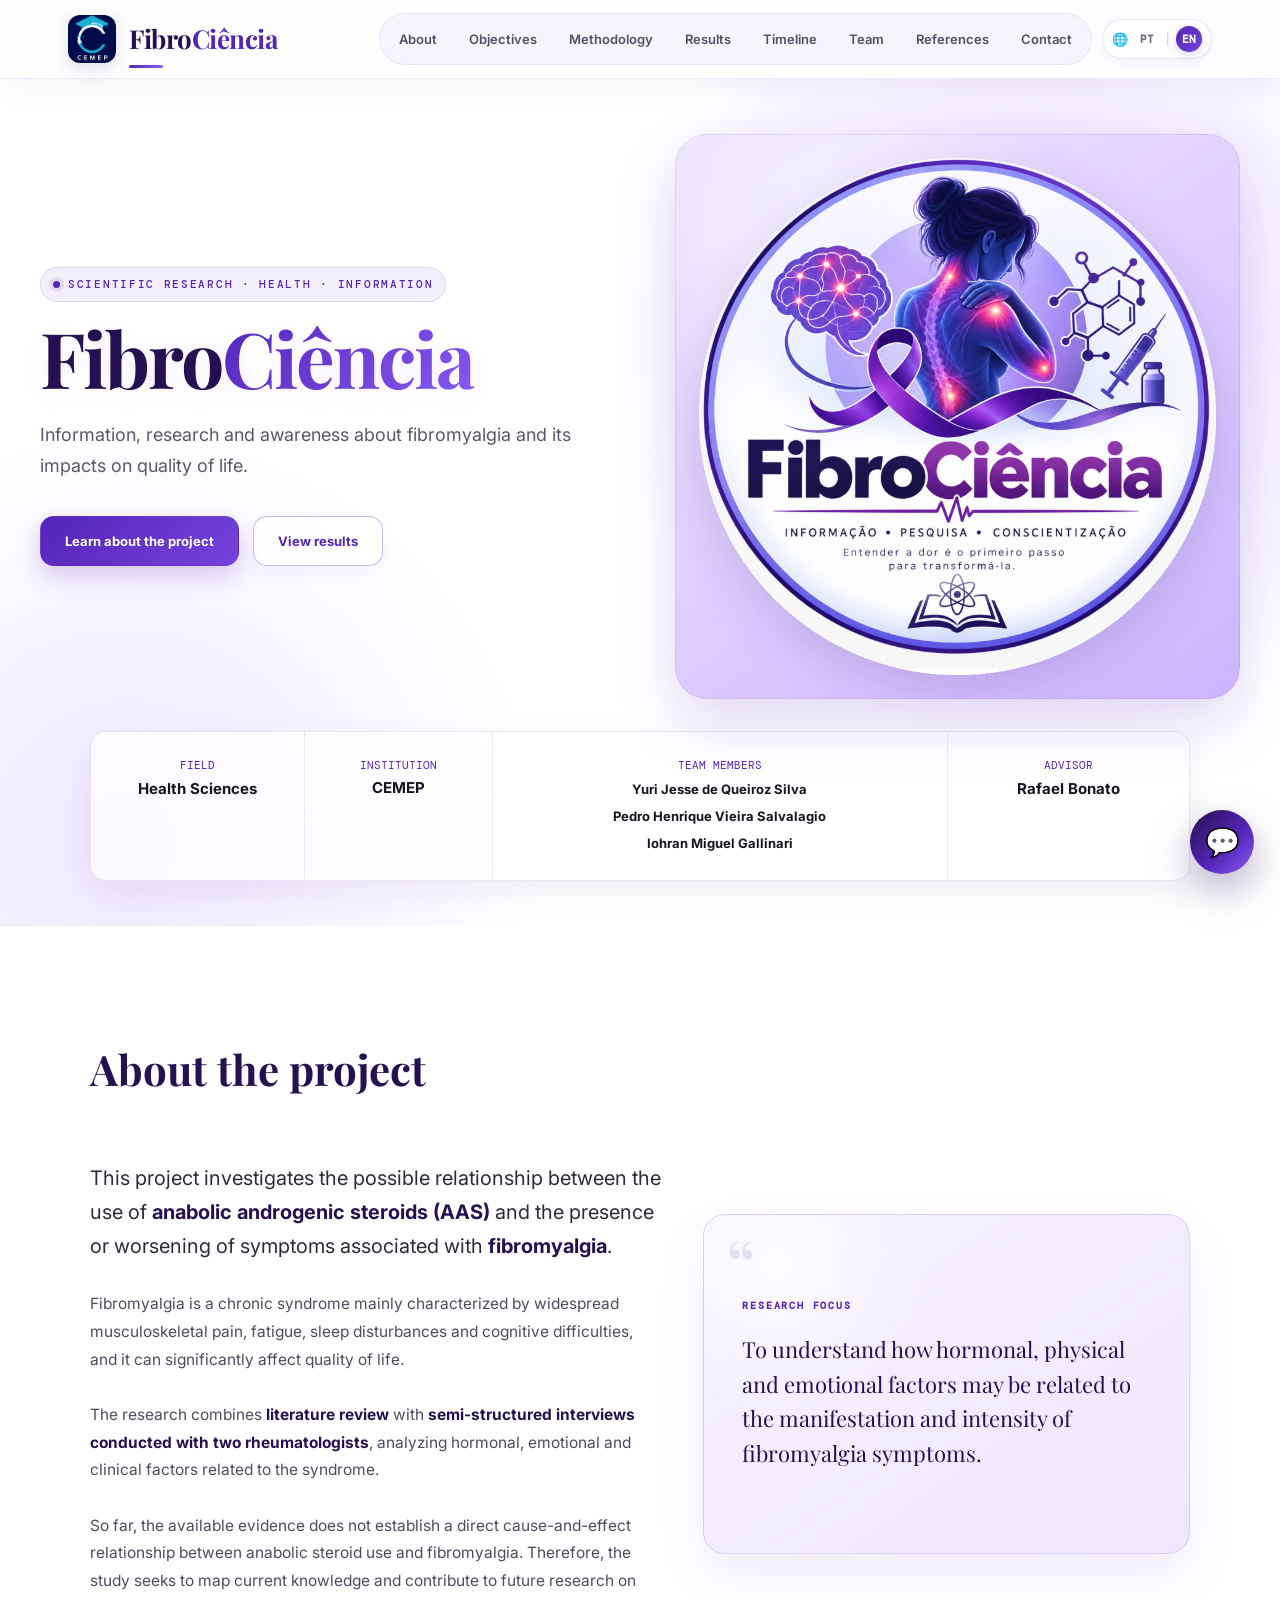
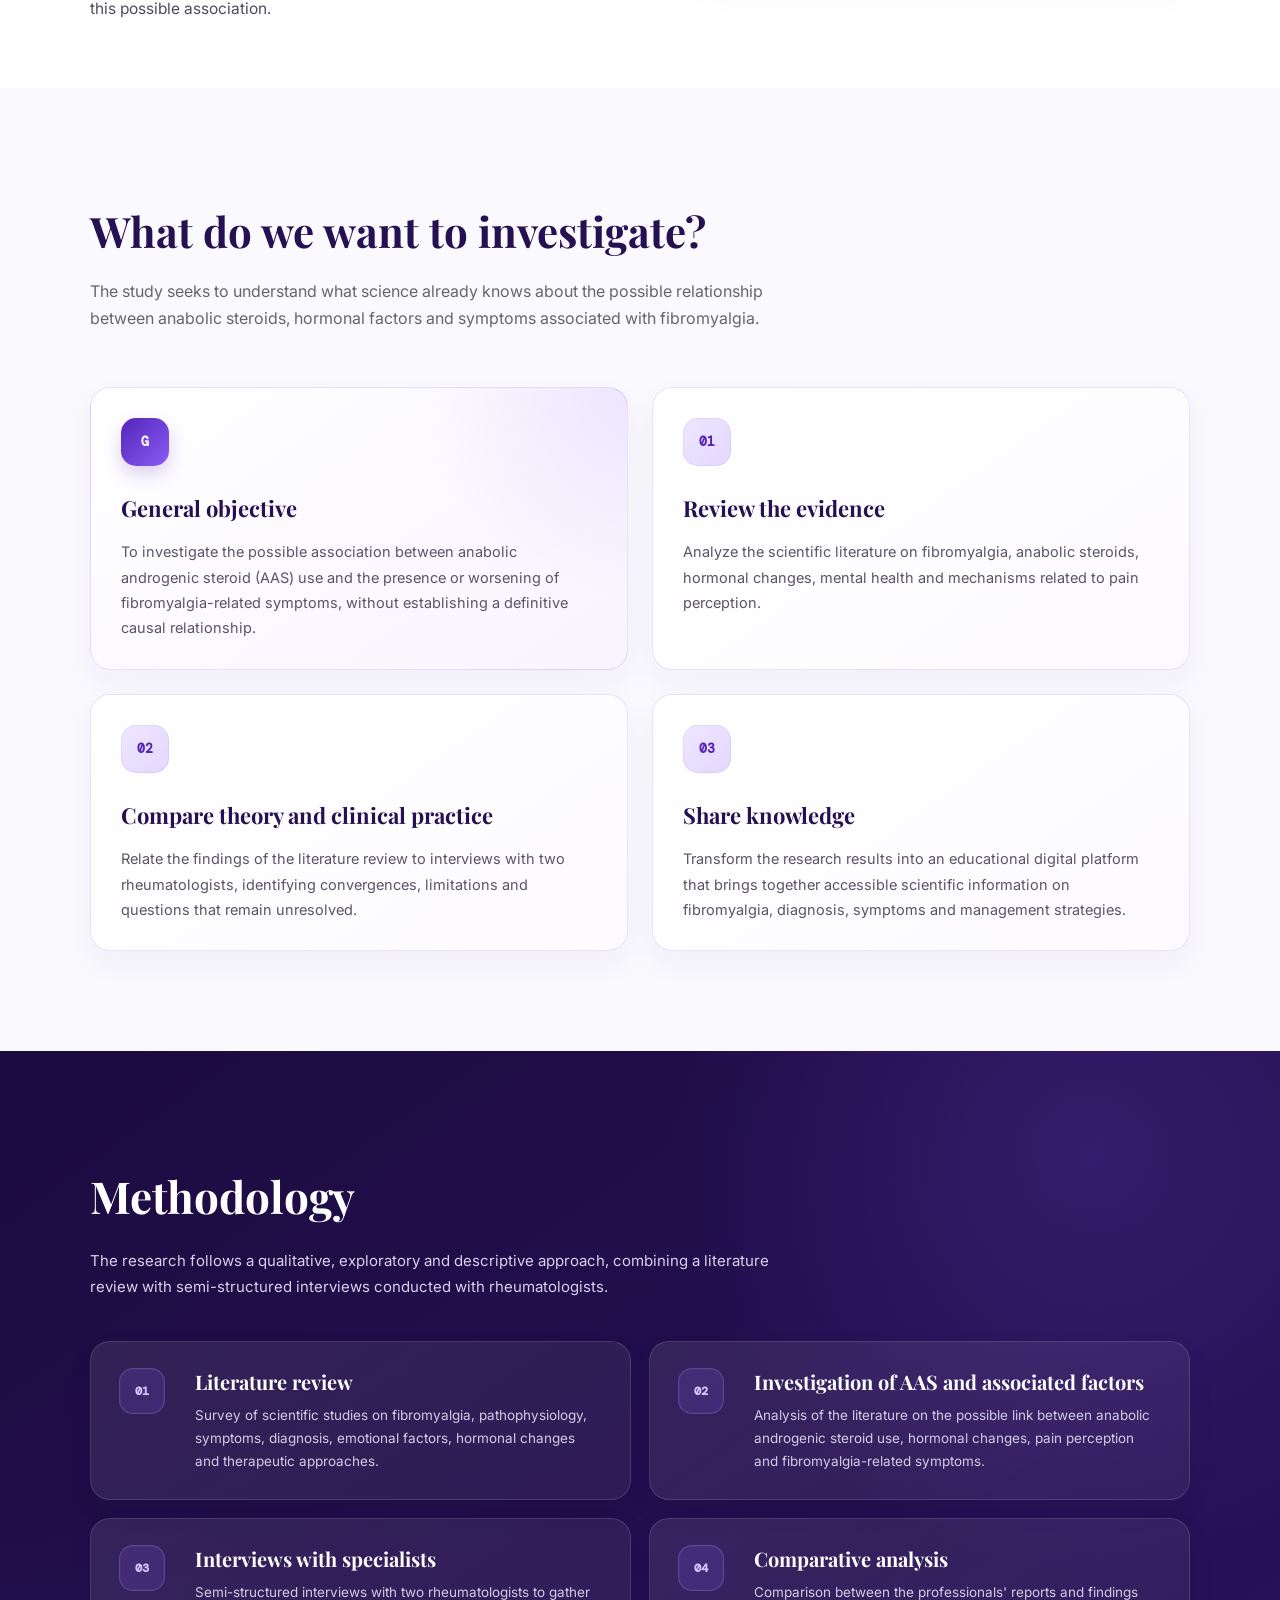
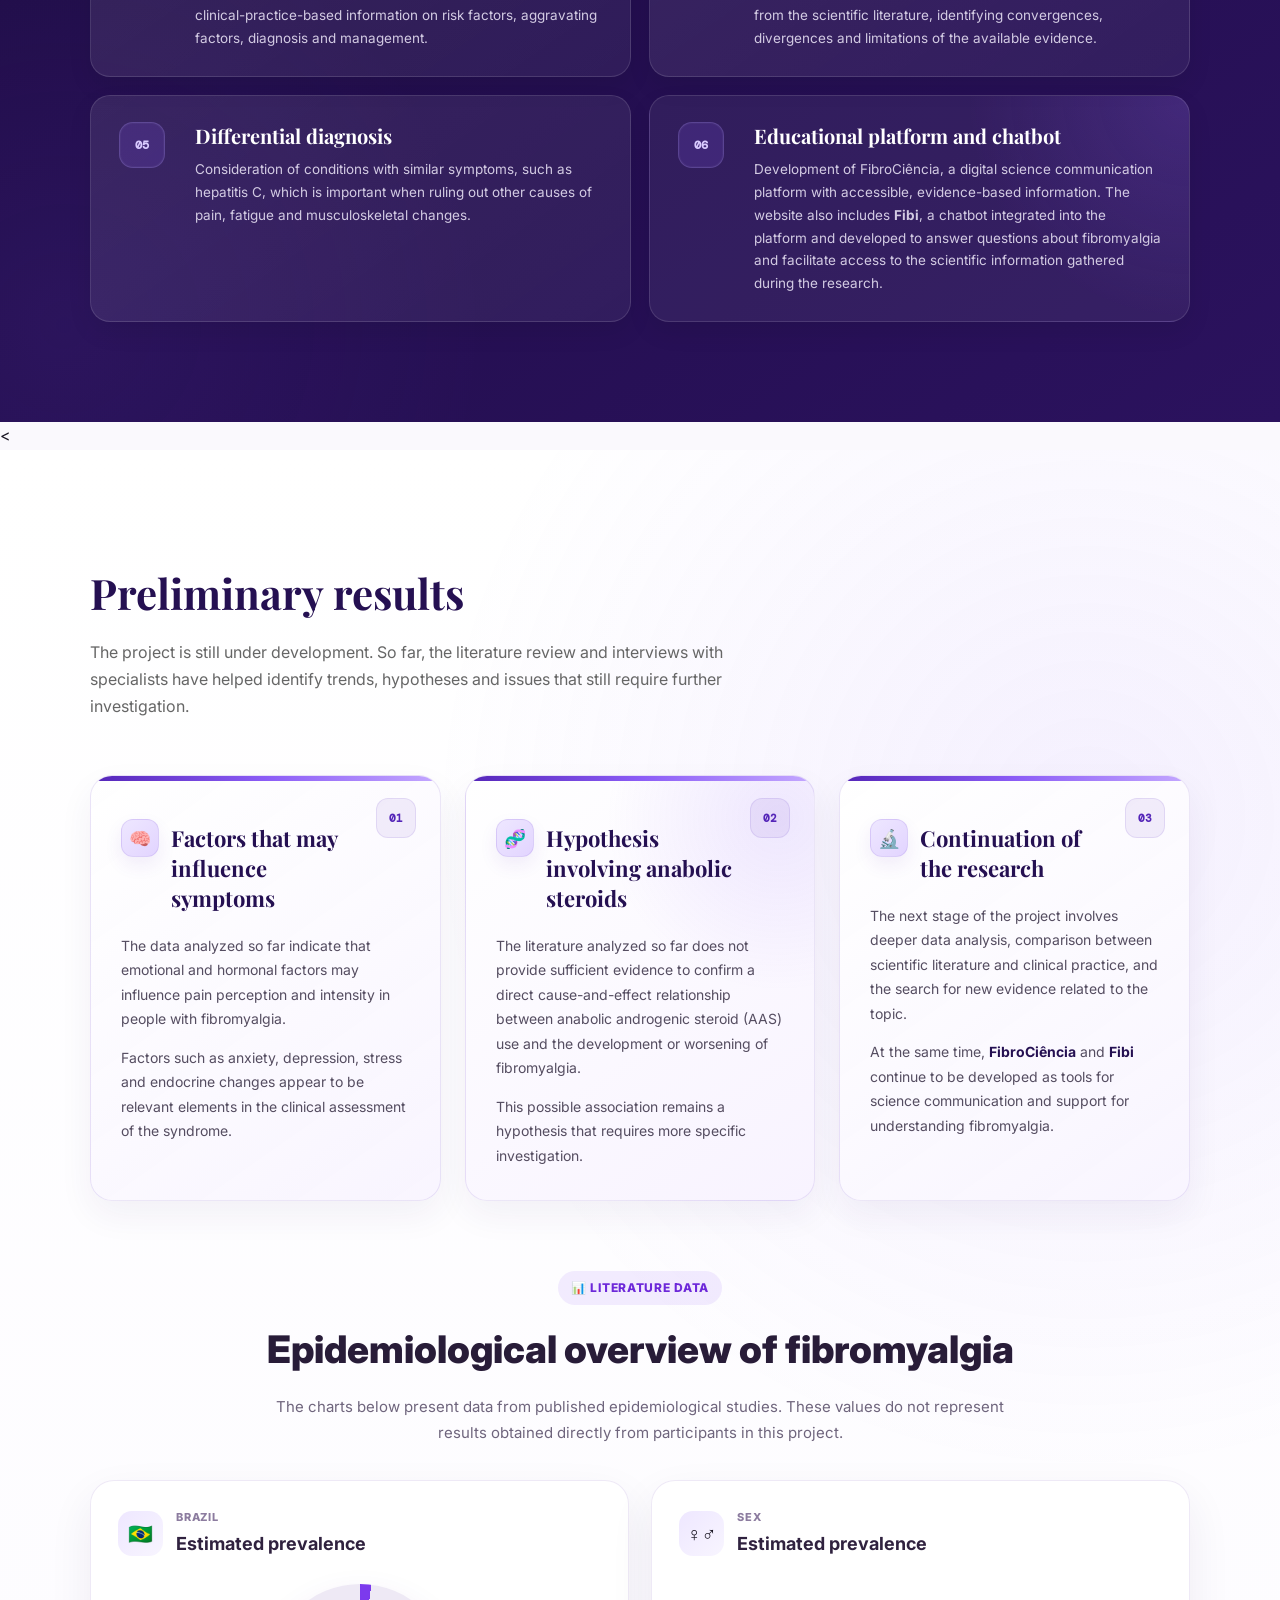
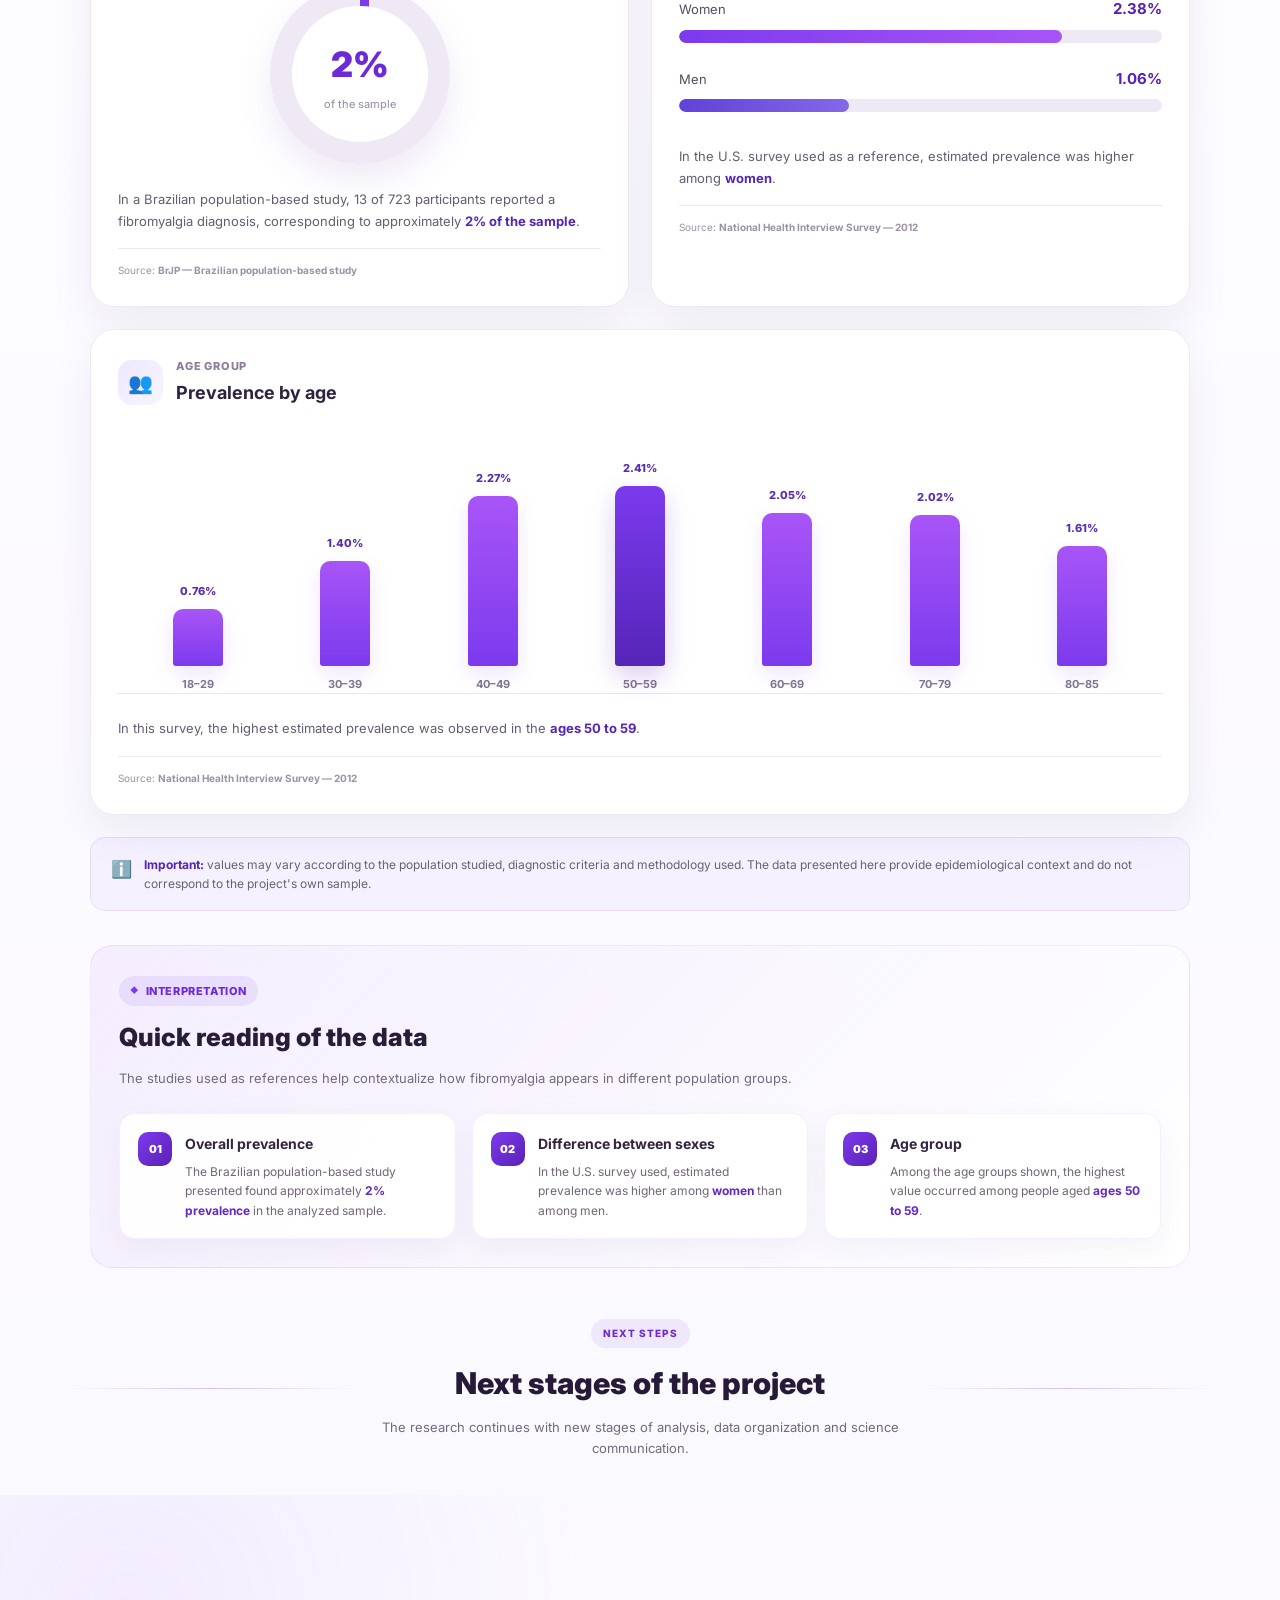
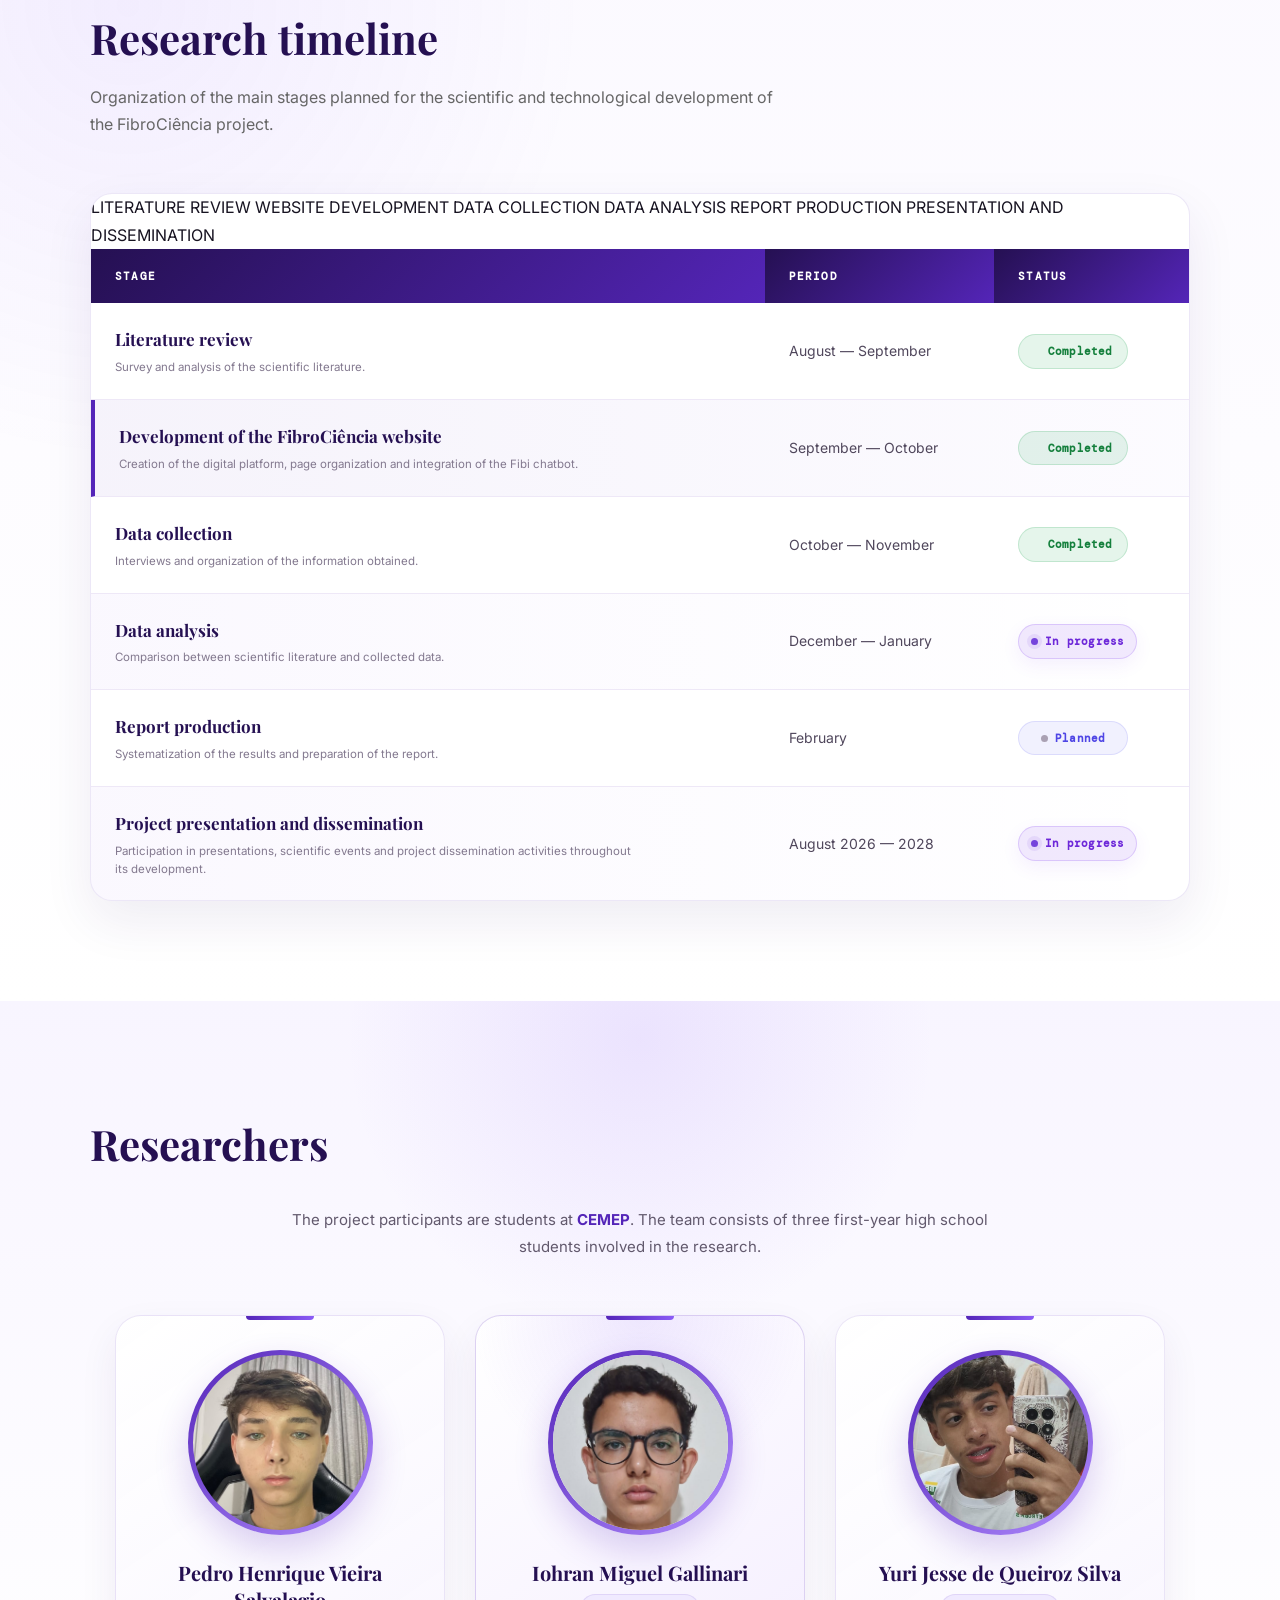
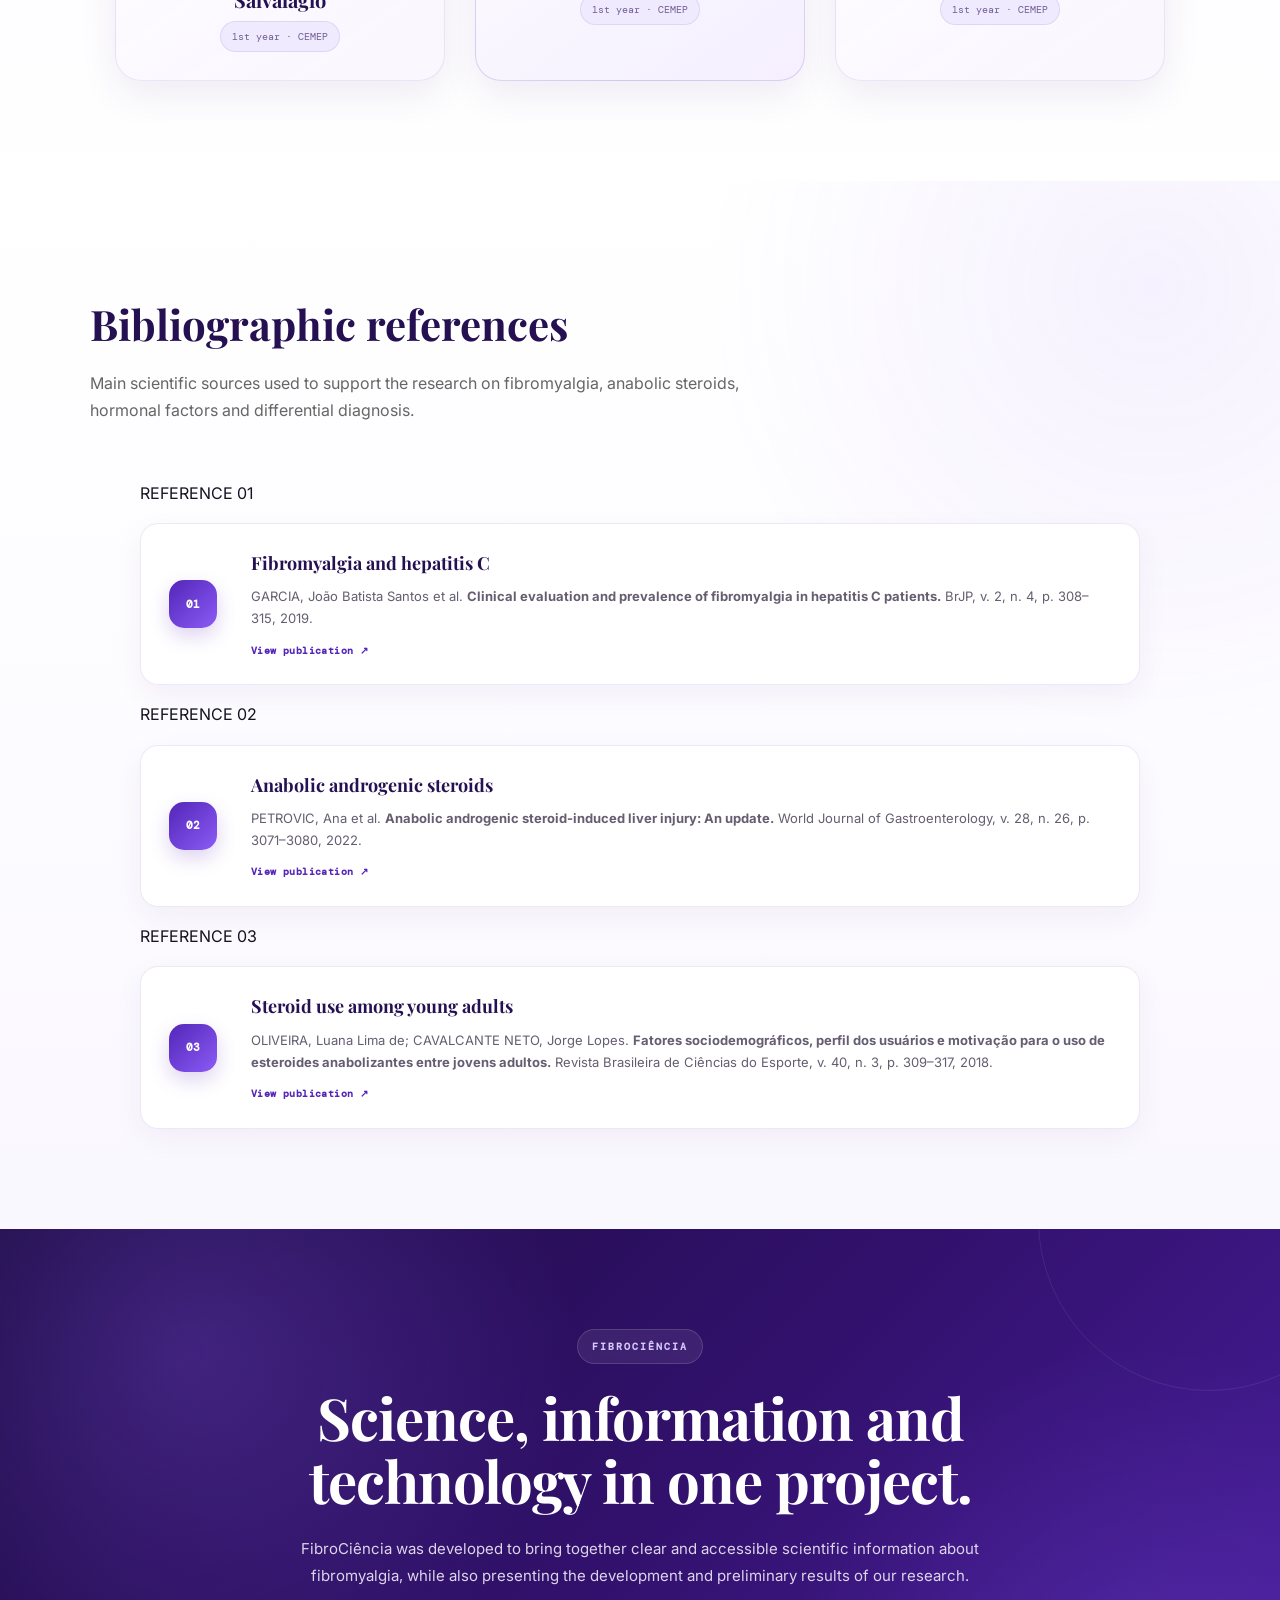
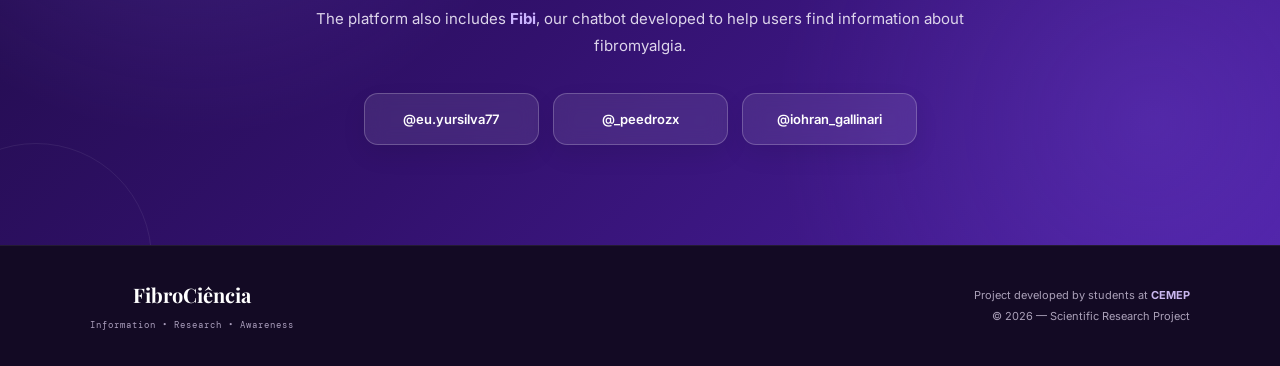
==== index-en.html @ 0fcd7a48 "Fibi online com memoria e otimizacao de desempenho" ====
<!DOCTYPE html>

<html lang="en-US">
<head>
<meta charset="utf-8"/>
<meta name="description" content="FibroCiência is a scientific research and education project about fibromyalgia, symptoms, diagnosis, treatment, epidemiology and ongoing research at CEMEP."/>
<meta content="width=device-width, initial-scale=1.0" name="viewport"/>
<title>FibroCiência | Research and Awareness</title>
<meta name="theme-color" content="#5425b8"/>
<meta name="robots" content="index,follow"/>
<meta name="fibi-api-base" content="https://fibi-api.yurijesse6.workers.dev"/>
<style>
        @import url('https://fonts.googleapis.com/css2?family=DM+Mono:wght@400;500&family=Playfair+Display:wght@500;600;700&family=Inter:wght@400;500;600;700&display=swap');
        .hero-imagem {
            width: 100%;
            aspect-ratio: 1 / 1;
            display: flex;
            justify-content: center;
            align-items: center;
            border-radius: 32px;
            padding: 22px;
            background:
                radial-gradient(circle at 35% 25%, rgba(255,255,255,.92), transparent 38%),
                linear-gradient(145deg, #eee7ff 0%, #dfd0ff 48%, #cdb5ff 100%);
            box-shadow: 0 24px 60px rgba(84,37,184,.18), inset 0 0 0 1px rgba(84,37,184,.10);
            overflow: hidden;
            position: relative;
        }

        .hero-imagem::before {
            content: "";
            position: absolute;
            width: 70%;
            height: 70%;
            border-radius: 50%;
            background: rgba(255,255,255,.22);
            filter: blur(25px);
        }

        .hero-imagem img {
            position: relative;
            z-index: 1;
            display: block;
            width: 100%;
            height: 100%;
            object-fit: contain;
            border-radius: 50%;
            filter: drop-shadow(0 14px 24px rgba(50,20,100,.16));
            transition: transform .4s ease;
        }

        .hero-imagem img:hover {
            transform: scale(1.025);
        }
        
        :root {
            --roxo: #5425b8;
            --roxo-escuro: #251052;
            --roxo-claro: #8b5cf6;
            --lilas: #eee7ff;
            --branco: #ffffff;
            --cinza: #666;
            --preto: #171321;
            --borda: #ddd3f7;
        }

        * {
            margin: 0;
            padding: 0;
            box-sizing: border-box;
        }

        html {
            scroll-behavior: smooth;
        }

        body {
            background: #faf9fd;
            color: var(--preto);
            font-family: "Inter", sans-serif;
            line-height: 1.7;
        }

        /* =========================
   CABEÇALHO
========================= */

header {
    position: sticky;
    top: 0;
    z-index: 1000;

    background: rgba(255, 255, 255, 0.78);
    backdrop-filter: blur(18px);
    -webkit-backdrop-filter: blur(18px);

    border-bottom: 1px solid rgba(84, 37, 184, 0.10);

    box-shadow:
        0 8px 30px rgba(37, 16, 82, 0.06);
}

.navbar {
    max-width: 1200px;
    height: 78px;

    margin: 0 auto;
    padding: 0 28px;

    display: flex;
    align-items: center;
    justify-content: space-between;
}
.brand-area {
    display: flex;
    align-items: center;
    gap: 13px;
}

.cemep-logo-header {
    width: 48px;
    height: 48px;

    object-fit: contain;

    border-radius: 12px;

    box-shadow:
        0 5px 16px rgba(37, 16, 82, 0.14);

    transition:
        transform 0.25s ease,
        box-shadow 0.25s ease;
}

.cemep-logo-header:hover {
    transform: translateY(-2px) scale(1.04);

    box-shadow:
        0 8px 20px rgba(37, 16, 82, 0.20);
}
.logo-text {
    font-family: "Playfair Display", serif;
    font-size: 26px;
    font-weight: 700;

    color: var(--roxo-escuro);

    letter-spacing: -0.5px;

    position: relative;

    cursor: default;
}

.logo-text span {
    color: var(--roxo);
}

.logo-text::after {
    content: "";

    position: absolute;

    left: 0;
    bottom: -7px;

    width: 34px;
    height: 3px;

    border-radius: 999px;

    background: linear-gradient(
        90deg,
        var(--roxo),
        var(--roxo-claro)
    );
}

nav {
    display: flex;
    align-items: center;

    gap: 6px;

    padding: 6px;

    border-radius: 999px;

    background: rgba(84, 37, 184, 0.045);

    border: 1px solid rgba(84, 37, 184, 0.08);
}

nav a {
    position: relative;

    padding: 8px 13px;

    border-radius: 999px;

    text-decoration: none;

    color: #554d61;

    font-size: 13px;
    font-weight: 600;

    transition:
        color 0.2s ease,
        background 0.2s ease,
        transform 0.2s ease;
}

nav a:hover {
    color: var(--roxo);

    background: white;

    transform: translateY(-1px);

    box-shadow:
        0 5px 14px rgba(84, 37, 184, 0.08);
}

        /* =========================
           HERO
        ========================= */

        .hero {
            min-height: 90vh;

            display: block;
            padding: 90px 25px 70px;

            background:
                radial-gradient(circle at 80% 30%, #e5d8ff 0%, transparent 35%),
                radial-gradient(circle at 10% 90%, #eee7ff 0%, transparent 30%),
                #fff;
        }

        .hero-container {
            max-width: 1200px;
            width: 100%;
            margin: auto;

            display: grid;
            grid-template-columns: 1fr 1fr;
            gap: 70px;
            align-items: center;
        }

     .hero-text small {
    display: inline-flex;
    align-items: center;
    gap: 8px;

    padding: 7px 12px;

    border-radius: 999px;

    background: rgba(84, 37, 184, 0.07);
    border: 1px solid rgba(84, 37, 184, 0.12);

    font-family: "DM Mono", monospace;
    font-size: 11px;
    font-weight: 500;

    color: var(--roxo);

    letter-spacing: 1.7px;
}

.hero-text small::before {
    content: "";

    width: 7px;
    height: 7px;

    border-radius: 50%;

    background: var(--roxo);

    box-shadow:
        0 0 0 4px rgba(84, 37, 184, 0.10);
}

  .hero-text h1 {
    margin-top: 18px;

    font-family: "Playfair Display", serif;
    font-size: clamp(52px, 6vw, 78px);

    line-height: 0.98;
    letter-spacing: -2px;

    color: var(--roxo-escuro);

    text-shadow:
        0 6px 24px rgba(84, 37, 184, 0.08);
}

.hero-text h1 span {
    background: linear-gradient(
        135deg,
        #5425b8,
        #8b5cf6
    );

    -webkit-background-clip: text;
    background-clip: text;

    color: transparent;
}

        .hero-text p {
            margin-top: 25px;

            max-width: 550px;

            font-size: 18px;
            color: #5c5668;
        }

        .hero-buttons {
    display: flex;
    align-items: center;
    gap: 14px;

    margin-top: 34px;
}

.btn {
    display: inline-flex;
    align-items: center;
    justify-content: center;

    min-height: 50px;

    padding: 0 24px;

    border-radius: 14px;

    text-decoration: none;

    font-size: 13px;
    font-weight: 700;

    transition:
        transform .2s ease,
        box-shadow .2s ease,
        background .2s ease,
        border-color .2s ease;
}

.btn-primary {
    color: #fff;

    background:
        linear-gradient(
            135deg,
            #5425b8,
            #7543dc
        );

    border: 1px solid transparent;

    box-shadow:
        0 10px 24px rgba(84, 37, 184, .22);
}

.btn-primary:hover {
    transform: translateY(-3px);

    box-shadow:
        0 15px 30px rgba(84, 37, 184, .30);
}

.btn-outline {
    color: var(--roxo);

    background: rgba(255,255,255,.72);

    border: 1px solid rgba(84,37,184,.32);

    box-shadow:
        0 7px 18px rgba(84,37,184,.05);
}

.btn-outline:hover {
    transform: translateY(-3px);

    background: #fff;

    border-color: var(--roxo);

    box-shadow:
        0 12px 24px rgba(84,37,184,.12);
}


        .hero-dados {
            max-width: 1200px;
            width: 100%;
            margin: 30px auto 0;
            display: grid;
            grid-template-columns: repeat(3, 1fr);
            gap: 0;
            background: rgba(255,255,255,.72);
            border: 1px solid rgba(84,37,184,.10);
            border-radius: 16px;
            box-shadow: 0 12px 35px rgba(50,20,100,.07);
            overflow: hidden;
        }

        .hero-dados .dado {
            padding: 20px 24px;
            border-bottom: 0;
            border-right: 1px solid rgba(84,37,184,.10);
        }
        .hero-dados .dado:last-child { border-right: 0; }

        @media (max-width: 850px) {
            .hero-dados { grid-template-columns: 1fr 1fr; }
            .hero-dados .dado { border-right: 1px solid rgba(84,37,184,.10); border-bottom: 1px solid rgba(84,37,184,.10); }
            .hero-dados .dado:nth-child(2n) { border-right: 0; }
            .hero-dados .dado:last-child { grid-column: 1 / -1; border-right: 0; }
        }

        @media (max-width: 500px) {
            .hero-dados { grid-template-columns: 1fr; }
            .hero-dados .dado, .hero-dados .dado:nth-child(2n) { border-right: 0; }
        }

        /* =========================
           FICHA CATALOGRÁFICA
        ========================= */

        .ficha {
            position: relative;

            background: white;

            border: 1px solid var(--borda);

            padding: 30px;

            box-shadow: 0 20px 50px rgba(50, 20, 100, .12);

            border-radius: 15px;
        }

        .ficha::before {
            content: "PROJETO DE PESQUISA";

            position: absolute;
            top: -12px;
            left: 25px;

            background: var(--roxo);

            color: white;

            padding: 5px 12px;

            font-family: "DM Mono", monospace;
            font-size: 10px;
            letter-spacing: 1px;

            border-radius: 4px;
        }

        .ficha h3 {
            font-family: "Playfair Display", serif;
            font-size: 27px;

            color: var(--roxo-escuro);

            margin-bottom: 25px;
        }

        .dados {
            display: grid;
            gap: 16px;
        }

        .dado {
            border-bottom: 1px solid #eee;

            padding-bottom: 10px;
        }

        .dado span {
            display: block;

            font-family: "DM Mono", monospace;
            font-size: 11px;

            color: var(--roxo);

            text-transform: uppercase;
        }

        .dado strong {
            font-size: 15px;
        }

        /* =========================
           SEÇÕES
        ========================= */

        section {
            padding: 100px 25px;
        }

        .container {
            max-width: 1100px;
            margin: auto;
        }

        .section-header {
            margin-bottom: 55px;
        }

        .section-number {
            font-family: "DM Mono", monospace;

            color: var(--roxo);

            font-size: 13px;
            letter-spacing: 2px;
        }

        .section-header h2 {
            margin-top: 8px;

            font-family: "Playfair Display", serif;

            font-size: 42px;

            color: var(--roxo-escuro);
        }

        .section-header p {
            max-width: 700px;

            margin-top: 10px;

            color: var(--cinza);
        }

        /* =========================
           SOBRE
        ========================= */

        .sobre {
            background: white;
        }

        .sobre-grid {
    display: grid;
    grid-template-columns: 1.15fr .85fr;
    gap: 42px;
    align-items: stretch;
}
       .texto-grande {
    font-size: 21px;
    line-height: 1.75;
    color: #3d3748;
}
        .citacao {
    position: relative;

    display: flex;
    align-items: center;

    min-height: 100%;

    padding: 36px 34px;

    border: 1px solid rgba(84, 37, 184, .12);
    border-radius: 22px;

    background:
        linear-gradient(
            145deg,
            #f5f0ff,
            #eee7ff
        );

    box-shadow:
        0 18px 40px rgba(84, 37, 184, .08);

    font-family: "Playfair Display", serif;

    color: var(--roxo-escuro);
}

.citacao::before {
    content: "“";

    position: absolute;

    top: 12px;
    left: 22px;

    font-size: 72px;
    line-height: 1;

    color: rgba(84, 37, 184, .13);
}

.citacao small {
    display: block;

    margin-bottom: 18px;

    font-family: "DM Mono", monospace;
    font-size: 10px;
    font-weight: 600;

    letter-spacing: 1.8px;

    color: var(--roxo);
}

.citacao p {
    position: relative;
    z-index: 1;

    margin: 0;

    font-family: "Playfair Display", serif;
    font-size: 23px;
    line-height: 1.55;

    color: var(--roxo-escuro);
}

        /* =========================
           OBJETIVOS
        ========================= */

        .objetivos-grid {
            display: grid;
            grid-template-columns: 1fr 1fr;

            gap: 25px;
        }

        .card {
            background: white;

            border: 1px solid var(--borda);

            border-radius: 12px;

            padding: 30px;

            transition: .25s;
        }

        .card:hover {
            transform: translateY(-5px);

            box-shadow: 0 15px 35px rgba(50, 20, 100, .10);
        }

        .card-icon {
            width: 45px;
            height: 45px;

            display: flex;
            align-items: center;
            justify-content: center;

            background: var(--lilas);

            color: var(--roxo);

            border-radius: 50%;

            font-weight: bold;

            margin-bottom: 18px;
        }

        .card h3 {
            font-family: "Playfair Display", serif;

            color: var(--roxo-escuro);

            font-size: 23px;

            margin-bottom: 10px;
        }

        /* =========================
           METODOLOGIA
        ========================= */

        .metodologia {
            background: var(--roxo-escuro);
            color: white;
        }

        .metodologia .section-header h2 {
            color: white;
        }

        .metodologia .section-header p {
            color: #d8d0eb;
        }

        .etapas {
            display: grid;
            gap: 15px;
        }

        .etapa {
            display: grid;

            grid-template-columns: 70px 1fr;

            align-items: center;

            padding: 20px;

            border: 1px solid rgba(255,255,255,.15);

            border-radius: 10px;

            background: rgba(255,255,255,.04);
        }

        .etapa-numero {
            font-family: "DM Mono", monospace;

            color: #bda5ff;

            font-size: 22px;
        }

        .etapa h3 {
            margin-bottom: 3px;
        }

        .etapa p {
            color: #d0c8df;
        }

        /* =========================
           RESULTADOS
        ========================= */

        .resultados {
            background: white;
        }

        .resultado-grid {
            display: grid;

            grid-template-columns: repeat(3, 1fr);

            gap: 20px;
        }

        .resultado {
            padding: 30px;

            border-top: 4px solid var(--roxo);

            background: #faf9fd;

            border-radius: 8px;
        }

        .resultado h3 {
            font-family: "Playfair Display", serif;

            font-size: 22px;

            color: var(--roxo-escuro);
        }

        /* =========================
           CRONOGRAMA
        ========================= */

        .tabela-wrapper {
            overflow-x: auto;
        }

        table {
            width: 100%;

            border-collapse: collapse;

            background: white;
        }

        th,
        td {
            padding: 16px;

            text-align: left;

            border-bottom: 1px solid var(--borda);
        }

        th {
            background: var(--roxo-escuro);

            color: white;

            font-family: "DM Mono", monospace;

            font-size: 12px;
        }

        td {
            font-size: 14px;
        }

        /* =========================
           EQUIPE
        ========================= */

        .equipe {
            background: #f4f0fc;
        }

        .equipe-grid {
            display: grid;

            grid-template-columns: repeat(2, 1fr);

            gap: 25px;
        }

        .pessoa {
            display: flex;

            align-items: center;

            gap: 20px;

            padding: 25px;

            background: white;

            border-radius: 12px;

            border: 1px solid var(--borda);
        }

        .avatar {
            width: 65px;
            height: 65px;

            flex-shrink: 0;

            display: flex;
            align-items: center;
            justify-content: center;

            border-radius: 50%;

            background: var(--lilas);

            color: var(--roxo);

            font-family: "Playfair Display", serif;

            font-size: 24px;
        }

        .pessoa h3 {
            font-family: "Playfair Display", serif;

            color: var(--roxo-escuro);
        }

        .pessoa p {
            color: var(--cinza);

            font-size: 14px;
        }


        /* Ajustes da apresentação solicitada */
        .hero-dados {
            grid-template-columns: repeat(3, 1fr);
            justify-content: center;
        }

        .equipe-participantes {
            display: grid;
            grid-template-columns: repeat(3, minmax(0, 1fr));
            gap: 32px;
            align-items: start;
            margin-top: 30px;
        }

        .membro {
            text-align: center;
            background: transparent;
        }

        .membro-foto {
            width: 190px;
            height: 190px;
            margin: 0 auto 20px;
            border-radius: 50%;
            overflow: hidden;
            border: 5px solid white;
            box-shadow: 0 12px 35px rgba(84,37,184,.18), 0 0 0 2px var(--borda);
            background: white;
        }

        .membro-foto img {
            width: 100%;
            height: 100%;
            display: block;
            object-fit: cover;
        }

        .membro h3 {
            max-width: 280px;
            margin: 0 auto 4px;
            font-family: "Playfair Display", serif;
            color: var(--roxo-escuro);
            font-size: 19px;
            line-height: 1.35;
        }

        .membro p {
            color: var(--cinza);
            font-size: 14px;
        }

        @media (max-width: 850px) {
            .hero-dados { grid-template-columns: 1fr 1fr; }
            .equipe-participantes { grid-template-columns: 1fr; }
        }

        @media (max-width: 500px) {
            .hero-dados { grid-template-columns: 1fr; }
            .membro-foto { width: 165px; height: 165px; }
        }

        /* =========================
           REFERÊNCIAS
        ========================= */

        .referencias {
            background: white;
        }

        .referencia {
            padding: 17px 0;

            border-bottom: 1px solid var(--borda);

            font-size: 14px;
        }

        .referencia strong {
            color: var(--roxo);
        }

        /* =========================
           CONTATO
        ========================= */

        .contato {
            background: var(--lilas);

            text-align: center;
        }

        .contato h2 {
            font-family: "Playfair Display", serif;

            color: var(--roxo-escuro);

            font-size: 42px;
        }

        .contato p {
            max-width: 650px;

            margin: 15px auto 30px;

            color: #5c5668;
        }

        /* =========================
           RODAPÉ
        ========================= */

        footer {
            background: #171026;

            color: #c8bfd9;

            padding: 40px 25px;

            text-align: center;

            font-size: 13px;
        }

        footer strong {
            color: white;
        }

        /* =========================
           RESPONSIVO
        ========================= */

        @media (max-width: 850px) {

            nav {
                display: none;
            }

            .hero-container {
                grid-template-columns: 1fr;
            }

            .sobre-grid {
                grid-template-columns: 1fr;
            }

            .objetivos-grid {
                grid-template-columns: 1fr;
            }

            .resultado-grid {
                grid-template-columns: 1fr;
            }

            .equipe-grid {
                grid-template-columns: 1fr;
            }

            .hero {
                padding-top: 60px;
            }

            .hero-imagem {
                width: min(520px, 100%);
                margin: 0 auto;
            }
        }

        @media (max-width: 500px) {

            section {
                padding: 70px 18px;
            }

            .hero {
                padding-left: 18px;
                padding-right: 18px;
            }

            .hero-buttons {
                flex-direction: column;
            }

            .btn {
                text-align: center;
            }

            .section-header h2 {
                font-size: 34px;
            }

            .contato h2 {
                font-size: 34px;
            }
        }

        /* =========================
           IDENTIDADE CEMEP / PARTICIPANTES
        ========================= */
.instituicao-logo {
            width: 58px;
            height: 58px;
            object-fit: contain;
            display: block;
            margin: 0 auto 10px;
        }

        .dado-instituicao {
            min-height: 95px;
        }

        .foto-participantes {
            margin-bottom: 38px;
            padding: 12px;
            background: white;
            border: 1px solid var(--borda);
            border-radius: 18px;
            box-shadow: 0 20px 45px rgba(50,20,100,.10);
        }

        .foto-participantes img {
            display: block;
            width: 100%;
            max-height: 620px;
            object-fit: cover;
            object-position: center;
            border-radius: 12px;
        }

        .foto-legenda {
            display: flex;
            justify-content: space-between;
            align-items: center;
            gap: 20px;
            padding: 14px 8px 4px;
        }

        .foto-legenda strong {
            color: var(--roxo-escuro);
            font-family: "Playfair Display", serif;
            font-size: 18px;
        }

        .foto-legenda span {
            color: var(--cinza);
            font-size: 13px;
        }

        .equipe-intro {
            max-width: 760px;
            margin-top: -35px;
            margin-bottom: 30px;
            color: #5c5668;
        }

        @media (max-width: 600px) {
            .instituicao-destaque {
                width: 100%;
            }

            .foto-legenda {
                align-items: flex-start;
                flex-direction: column;
                gap: 4px;
            }
        }

    
        /* Ajuste final: somente Área, Instituição e Orientador(a) */
        .hero-dados {
            max-width: 920px;
            grid-template-columns: repeat(3, minmax(0, 1fr));
            margin-left: auto;
            margin-right: auto;
        }

        .hero-dados .dado {
            text-align: center;
        }

        .dado-instituicao {
            min-height: 0;
        }

        .instituicao-logo, .instituicao-destaque {
            display: none !important;
        }

        .equipe-participantes {
            grid-template-columns: repeat(3, minmax(0, 1fr));
            max-width: 1050px;
            margin-left: auto;
            margin-right: auto;
        }

        .membro-foto {
            width: 190px;
            height: 190px;
        }

        @media (max-width: 850px) {
            .hero-dados { grid-template-columns: repeat(3, minmax(0, 1fr)); }
            .equipe-participantes { grid-template-columns: 1fr; }
        }

        @media (max-width: 600px) {
            .hero-dados { grid-template-columns: 1fr; }
        }

        /* Correção estrutural e visual final */
        .hero { width: 100%; }
        .hero-container, .hero-dados, .container { box-sizing: border-box; }
        .hero-dados { grid-template-columns: repeat(3, minmax(0, 1fr)); }
        .equipe-participantes { display: grid; grid-template-columns: repeat(3, minmax(0, 1fr)); width: 100%; }
        .membro { min-width: 0; }
        @media (max-width: 850px) {
            .hero-dados { grid-template-columns: repeat(3, minmax(0, 1fr)); }
            .equipe-participantes { grid-template-columns: 1fr; }
        }
        @media (max-width: 600px) {
            .hero-dados { grid-template-columns: 1fr; }
        }


        /* ===== VERSÃO FINAL SOLICITADA ===== */
        .instituicao-destaque,
        .instituicao-destaque img,
        .instituicao-logo {
            display: none !important;
        }

        .hero-dados {
    max-width: 1100px !important;
    width: 100%;

    margin-left: auto !important;
    margin-right: auto !important;

    display: grid !important;

    grid-template-columns:
        0.8fr
        0.7fr
        1.7fr
        0.9fr !important;

    gap: 0 !important;

    align-items: stretch;
}
.dado-integrantes strong {
    line-height: 1.65;
    font-size: 13px;
}

        .hero-dados .dado {
            text-align: center !important;
            padding: 24px 20px !important;
            min-width: 0;
        }

       

        .equipe .equipe-intro {
            margin-top: -35px;
            margin-bottom: 40px;
        }

        .equipe-participantes {
            display: grid !important;
            grid-template-columns: repeat(3, minmax(0, 1fr)) !important;
            max-width: 1050px !important;
            width: 100%;
            margin: 0 auto !important;
            gap: 45px !important;
            align-items: start;
        }

        .equipe-participantes .membro {
            text-align: center;
            min-width: 0;
        }

        .equipe-participantes .membro-foto {
            width: 210px !important;
            height: 210px !important;
            margin: 0 auto 20px !important;
            border-radius: 50% !important;
            overflow: hidden !important;
            border: 5px solid #fff !important;
            box-shadow: 0 12px 35px rgba(84,37,184,.18), 0 0 0 2px var(--borda) !important;
            background: #fff !important;
        }

        .equipe-participantes .membro-foto img {
            width: 100% !important;
            height: 100% !important;
            display: block !important;
            object-fit: cover !important;
            object-position: center !important;
        }

        .equipe-participantes .membro h3 {
            max-width: 310px;
            margin: 0 auto 5px;
            font-family: "Playfair Display", serif;
            color: var(--roxo-escuro);
            font-size: 18px;
            line-height: 1.35;
        }

        .equipe-participantes .membro p {
            margin: 0;
            color: var(--cinza);
            font-size: 14px;
        }

        @media (max-width: 850px) {
            .hero-dados {
                grid-template-columns: repeat(3, minmax(0, 1fr)) !important;
            }
            .equipe-participantes {
                grid-template-columns: repeat(3, minmax(0, 1fr)) !important;
                gap: 20px !important;
            }
            .equipe-participantes .membro-foto {
                width: 165px !important;
                height: 165px !important;
            }
        }

        @media (max-width: 600px) {
            .hero-dados {
                grid-template-columns: 1fr !important;
            }
            .equipe-participantes {
                grid-template-columns: 1fr !important;
                gap: 35px !important;
            }
            .equipe-participantes .membro-foto {
                width: 180px !important;
                height: 180px !important;
            }
        }

    
        /* Ajuste final da disposição dos pesquisadores */
        .equipe-participantes {
            display: grid;
            grid-template-columns: repeat(3, minmax(0, 1fr));
            gap: 42px;
            align-items: start;
        }

        .equipe-participantes .membro {
            min-width: 0;
            text-align: center;
        }

        .equipe-participantes .membro-foto {
            width: 190px;
            height: 190px;
            margin: 0 auto 18px;
        }

        @media (max-width: 850px) {
            .equipe-participantes {
                grid-template-columns: repeat(3, minmax(0, 1fr));
                gap: 18px;
            }
        }

        @media (max-width: 650px) {
            .equipe-participantes {
                grid-template-columns: 1fr;
                gap: 35px;
            }
        }
        /* Corrige alinhamento da instituição */
.hero-dados .dado.dado-instituicao {
    display: flex !important;
    flex-direction: column !important;

    justify-content: flex-start !important;
    align-items: center !important;

    text-align: center !important;
}
/* =========================================
   AJUSTE VISUAL — SOBRE O PROJETO
========================================= */

.sobre-grid {
    grid-template-columns: 1.08fr .92fr;
    gap: 55px;
    align-items: center;
}

.sobre-conteudo {
    max-width: 650px;
}

.sobre-conteudo p {
    color: #51495d;
    font-size: 15.5px;
    line-height: 1.8;
}

.sobre-conteudo .texto-grande {
    font-size: 20px;
    line-height: 1.7;
    color: #2f2938;
}

.sobre-conteudo strong {
    color: var(--roxo-escuro);
    font-weight: 700;
}

.citacao {
    min-height: 340px;
    height: auto;

    padding: 42px 38px;

    align-self: center;

    background:
        radial-gradient(
            circle at 15% 15%,
            rgba(255,255,255,.65),
            transparent 30%
        ),
        linear-gradient(
            145deg,
            #f7f3ff,
            #eee6ff
        );

    border: 1px solid rgba(84,37,184,.15);

    box-shadow:
        0 22px 50px rgba(84,37,184,.09);
}

.citacao p {
    font-size: 22px;
    line-height: 1.58;
}
.sobre-grid {
    gap: 42px;
}

.citacao {
    transform: translateY(-8px);
}

.citacao > div {
    width: 100%;
}
/* =========================================
   OBJETIVOS — CARDS
========================================= */

.objetivos-grid {
    gap: 24px;
}

.objetivos-grid .card {
    position: relative;

    padding: 30px 30px 28px;

    border-radius: 20px;

    border: 1px solid rgba(84, 37, 184, .12);

    background:
        linear-gradient(
            145deg,
            #ffffff,
            #fcfaff
        );

    box-shadow:
        0 12px 30px rgba(84, 37, 184, .05);

    overflow: hidden;

    transition:
        transform .25s ease,
        box-shadow .25s ease,
        border-color .25s ease;
}

.objetivos-grid .card::before {
    content: "";

    position: absolute;

    top: 0;
    left: 0;

    width: 100%;
    height: 4px;

    background:
        linear-gradient(
            90deg,
            #5425b8,
            #8b5cf6
        );

    opacity: 0;

    transition: opacity .25s ease;
}

.objetivos-grid .card:hover {
    transform: translateY(-6px);

    border-color:
        rgba(84, 37, 184, .22);

    box-shadow:
        0 20px 45px
        rgba(84, 37, 184, .11);
}

.objetivos-grid .card:hover::before {
    opacity: 1;
}

.objetivos-grid .card-icon {
    width: 48px;
    height: 48px;

    display: grid;
    place-items: center;

    margin-bottom: 24px;

    border-radius: 15px;

    background:
        linear-gradient(
            135deg,
            #eee7ff,
            #e3d7ff
        );

    color: var(--roxo);

    font-family: "DM Mono", monospace;

    font-size: 13px;
    font-weight: 700;

    box-shadow:
        inset 0 0 0 1px
        rgba(84, 37, 184, .08);
}

.objetivos-grid .card h3 {
    margin-bottom: 12px;

    font-size: 22px;

    color: var(--roxo-escuro);
}

.objetivos-grid .card p {
    margin: 0;

    color: #5b5465;

    font-size: 14.5px;
    line-height: 1.75;
}


/* OBJETIVO GERAL EM DESTAQUE */

.objetivos-grid .card:first-child {
    background:
        radial-gradient(
            circle at top right,
            rgba(139, 92, 246, .12),
            transparent 34%
        ),
        linear-gradient(
            145deg,
            #ffffff,
            #f8f4ff
        );
}

.objetivos-grid .card:first-child .card-icon {
    color: #fff;

    background:
        linear-gradient(
            135deg,
            #5425b8,
            #8b5cf6
        );

    box-shadow:
        0 8px 18px
        rgba(84, 37, 184, .20);
}
/* =========================================
   RESULTADOS PRELIMINARES
========================================= */

.resultados {
    position: relative;

    background:
        radial-gradient(
            circle at 85% 15%,
            rgba(139, 92, 246, .09),
            transparent 28%
        ),
        linear-gradient(
            180deg,
            #ffffff 0%,
            #fbf9ff 100%
        );
}


/* GRID */

.resultados .resultado-grid {
    display: grid;

    grid-template-columns:
        repeat(3, minmax(0, 1fr));

    gap: 24px;

    counter-reset: resultado;
}


/* CARD */

.resultados .resultado {
    position: relative;

    min-height: 100%;

    padding:
        38px
        30px
        32px;

    overflow: hidden;

    border:
        1px solid
        rgba(84, 37, 184, .11);

    border-radius: 22px;

    background:
        linear-gradient(
            145deg,
            rgba(255,255,255,.96),
            rgba(248,244,255,.92)
        );

    box-shadow:
        0 14px 35px
        rgba(54, 28, 94, .06);

    counter-increment: resultado;

    transition:
        transform .25s ease,
        box-shadow .25s ease,
        border-color .25s ease;
}


/* LINHA ROXA SUPERIOR */

.resultados .resultado::before {
    content: "";

    position: absolute;

    top: 0;
    left: 0;

    width: 100%;
    height: 5px;

    background:
        linear-gradient(
            90deg,
            #5425b8,
            #8b5cf6,
            #c4a8ff
        );
}


/* NÚMERO DO CARD */

.resultados .resultado::after {
    content:
        "0"
        counter(resultado);

    position: absolute;

    top: 22px;
    right: 24px;

    display: grid;
    place-items: center;

    width: 38px;
    height: 38px;

    border-radius: 12px;

    background:
        rgba(84, 37, 184, .07);

    border:
        1px solid
        rgba(84, 37, 184, .10);

    font-family:
        "DM Mono",
        monospace;

    font-size: 11px;
    font-weight: 600;

    color:
        var(--roxo);
}


/* TÍTULO */

.resultados .resultado h3 {
    max-width: 80%;

    margin:
        10px
        0
        20px;

    font-family:
        "Playfair Display",
        serif;

    font-size: 22px;
    line-height: 1.35;

    color:
        var(--roxo-escuro);
}


/* TEXTO */

.resultados .resultado p {
    margin:
        0
        0
        14px;

    color: #554d61;

    font-size: 14px;
    line-height: 1.75;
}


.resultados .resultado p:last-child {
    margin-bottom: 0;
}


/* PALAVRAS EM DESTAQUE */

.resultados .resultado strong {
    color:
        var(--roxo-escuro);

    font-weight: 700;
}


/* HOVER */

.resultados .resultado:hover {
    transform:
        translateY(-7px);

    border-color:
        rgba(84, 37, 184, .22);

    box-shadow:
        0 24px 50px
        rgba(54, 28, 94, .12);
}


/* DESTAQUE SUTIL NO SEGUNDO CARD */

.resultados .resultado:nth-child(2) {
    background:
        radial-gradient(
            circle at 90% 10%,
            rgba(139, 92, 246, .12),
            transparent 35%
        ),
        linear-gradient(
            145deg,
            #ffffff,
            #f8f3ff
        );
}


/* RESPONSIVO */

@media (max-width: 900px) {

    .resultados .resultado-grid {
        grid-template-columns: 1fr;
    }

    .resultados .resultado {
        min-height: auto;
    }

}
/* =========================================
   CRONOGRAMA
========================================= */

.cronograma {
    background:
        radial-gradient(
            circle at 10% 10%,
            rgba(139, 92, 246, .08),
            transparent 30%
        ),
        linear-gradient(
            180deg,
            #fbf9ff,
            #ffffff
        );
}


.cronograma-wrapper {
    overflow: hidden;

    border-radius: 22px;

    border:
        1px solid
        rgba(84, 37, 184, .11);

    background: #fff;

    box-shadow:
        0 20px 50px
        rgba(50, 20, 100, .08);
}


/* TABELA */

.cronograma-tabela {
    width: 100%;

    border-collapse: separate;
    border-spacing: 0;

    background: transparent;
}


/* CABEÇALHO */

.cronograma-tabela thead th {
    padding: 18px 24px;

    background:
        linear-gradient(
            135deg,
            #251052,
            #5425b8
        );

    color: #fff;

    border: 0;

    font-family:
        "DM Mono",
        monospace;

    font-size: 11px;

    letter-spacing: 1.2px;

    text-transform: uppercase;
}


/* LINHAS */

.cronograma-tabela tbody tr {
    transition:
        background .2s ease,
        transform .2s ease;
}


.cronograma-tabela tbody tr:hover {
    background: #faf7ff;
}


/* CÉLULAS */

.cronograma-tabela tbody td {
    padding: 22px 24px;

    border-bottom:
        1px solid
        #eee8f7;

    vertical-align: middle;

    color: #50475c;

    font-size: 14px;
}


.cronograma-tabela tbody tr:last-child td {
    border-bottom: 0;
}


/* NOME DA ETAPA */

.cronograma-tabela td strong {
    display: block;

    margin-bottom: 5px;

    color:
        var(--roxo-escuro);

    font-family:
        "Playfair Display",
        serif;

    font-size: 17px;
}


/* DESCRIÇÃO */

.cronograma-tabela td small {
    display: block;

    max-width: 530px;

    color: #83798f;

    font-size: 11.5px;

    line-height: 1.55;
}


/* LINHA DO SITE EM DESTAQUE */

.cronograma-destaque {
    background:
        linear-gradient(
            90deg,
            rgba(84, 37, 184, .055),
            rgba(139, 92, 246, .025)
        );
}


.cronograma-destaque td:first-child {
    border-left:
        4px solid
        var(--roxo);
}


/* STATUS */

.status {
    display: inline-flex;

    align-items: center;

    gap: 7px;

    padding:
        7px
        11px;

    border-radius: 999px;

    font-family:
        "DM Mono",
        monospace;

    font-size: 10px;

    font-weight: 600;

    white-space: nowrap;
}


.status::before {
    content: "";

    width: 7px;
    height: 7px;

    border-radius: 50%;
}


/* EM ANDAMENTO */

.status.andamento {
    color: #5425b8;

    background:
        #eee7ff;

    border:
        1px solid
        #dacbf7;
}


.status.andamento::before {
    background: #7543dc;

    box-shadow:
        0 0 0 4px
        rgba(117, 67, 220, .10);
}


/* PLANEJADO */

.status.planejado {
    color: #68606f;

    background:
        #f5f3f7;

    border:
        1px solid
        #e5e0ea;
}


.status.planejado::before {
    background: #aaa1b3;
}


/* MOBILE */

@media (max-width: 700px) {

    .cronograma-wrapper {
        border-radius: 16px;

        overflow-x: auto;
    }


    .cronograma-tabela {
        min-width: 720px;
    }

}
/* =========================================
   EQUIPE — NOVO VISUAL
========================================= */

.equipe {
    position: relative;

    background:
        radial-gradient(
            circle at 50% 5%,
            rgba(139, 92, 246, .12),
            transparent 30%
        ),
        linear-gradient(
            180deg,
            #f8f5ff 0%,
            #ffffff 100%
        );
}


/* INTRODUÇÃO */

.equipe .equipe-intro {
    max-width: 720px;

    margin:
        -30px
        auto
        55px;

    text-align: center;

    color: #62596d;

    font-size: 15px;
    line-height: 1.8;
}


.equipe .equipe-intro strong {
    color: var(--roxo);
}


/* GRID DOS INTEGRANTES */

.equipe-participantes {
    display: grid !important;

    grid-template-columns:
        repeat(3, minmax(0, 1fr)) !important;

    gap: 30px !important;

    max-width: 1050px !important;

    margin:
        0
        auto !important;

    align-items: stretch !important;
}


/* =========================================
   ORDEM
   Pedro | Yuri | Iohran
========================================= */

.equipe-participantes .membro:nth-child(1) {
    order: 1;
}

.equipe-participantes .membro:nth-child(3) {
    order: 2;
}

.equipe-participantes .membro:nth-child(2) {
    order: 3;
}


/* CARD */

.equipe-participantes .membro {
    position: relative;

    min-width: 0;

    padding:
        34px
        24px
        28px;

    text-align: center;

    border:
        1px solid
        rgba(84, 37, 184, .11);

    border-radius: 26px;

    background:
        linear-gradient(
            145deg,
            rgba(255,255,255,.98),
            rgba(249,246,255,.95)
        );

    box-shadow:
        0 16px 38px
        rgba(50,20,100,.07);

    overflow: hidden;

    transition:
        transform .25s ease,
        box-shadow .25s ease,
        border-color .25s ease;
}


/* DETALHE SUPERIOR */

.equipe-participantes .membro::before {
    content: "";

    position: absolute;

    top: 0;
    left: 50%;

    transform:
        translateX(-50%);

    width: 68px;
    height: 4px;

    border-radius:
        0
        0
        999px
        999px;

    background:
        linear-gradient(
            90deg,
            #5425b8,
            #8b5cf6
        );
}


/* HOVER */

.equipe-participantes .membro:hover {
    transform:
        translateY(-7px);

    border-color:
        rgba(84,37,184,.22);

    box-shadow:
        0 24px 50px
        rgba(50,20,100,.13);
}


/* =========================================
   FOTOS
========================================= */

.equipe-participantes .membro-foto {
    position: relative;

    width: 185px !important;
    height: 185px !important;

    margin:
        0
        auto
        24px !important;

    padding: 5px;

    overflow: hidden !important;

    border-radius: 50% !important;

    border: 0 !important;

    background:
        linear-gradient(
            135deg,
            #5425b8,
            #b18cff
        ) !important;

    box-shadow:
        0 15px 35px
        rgba(84,37,184,.20) !important;

    transition:
        transform .25s ease;
}


.equipe-participantes
.membro:hover
.membro-foto {
    transform:
        scale(1.035);
}


.equipe-participantes .membro-foto img {
    width: 100% !important;
    height: 100% !important;

    display: block !important;

    object-fit: cover !important;
    object-position: center !important;

    border-radius: 50% !important;

    background: #fff;
}


/* =========================================
   NOMES
========================================= */

.equipe-participantes .membro h3 {
    max-width: 260px;

    margin:
        0
        auto
        8px !important;

    font-family:
        "Playfair Display",
        serif;

    color:
        var(--roxo-escuro);

    font-size: 20px !important;

    line-height: 1.35;
}


/* TURMA */

.equipe-participantes .membro p {
    display: inline-flex;

    align-items: center;
    justify-content: center;

    margin: 0 !important;

    padding:
        6px
        11px;

    border-radius: 999px;

    background:
        #f0eaff;

    border:
        1px solid
        rgba(84,37,184,.10);

    color:
        #715d91 !important;

    font-family:
        "DM Mono",
        monospace;

    font-size:
        10px !important;
}


/* =========================================
   YURI — CARD CENTRAL
========================================= */

.equipe-participantes .membro:nth-child(3) {
    background:
        radial-gradient(
            circle at top,
            rgba(139,92,246,.13),
            transparent 42%
        ),
        linear-gradient(
            145deg,
            #ffffff,
            #f5efff
        );

    border-color:
        rgba(84,37,184,.18);
}


/* =========================================
   RESPONSIVO
========================================= */

@media (max-width: 850px) {

    .equipe-participantes {
        gap: 18px !important;
    }

    .equipe-participantes .membro {
        padding:
            26px
            16px
            24px;
    }

    .equipe-participantes .membro-foto {
        width: 150px !important;
        height: 150px !important;
    }

    .equipe-participantes .membro h3 {
        font-size:
            17px !important;
    }

}


@media (max-width: 650px) {

    .equipe-participantes {
        grid-template-columns:
            1fr !important;

        max-width:
            420px !important;

        gap:
            24px !important;
    }

    .equipe-participantes .membro:nth-child(1),
    .equipe-participantes .membro:nth-child(2),
    .equipe-participantes .membro:nth-child(3) {
        order: initial;
    }

    .equipe-participantes .membro-foto {
        width:
            180px !important;

        height:
            180px !important;
    }

}
/* =========================================
   REFERÊNCIAS
========================================= */

.referencias {
    background:
        radial-gradient(
            circle at 90% 10%,
            rgba(139, 92, 246, .08),
            transparent 30%
        ),
        linear-gradient(
            180deg,
            #ffffff,
            #faf8ff
        );
}


.referencias-lista {
    display: grid;
    gap: 16px;

    max-width: 1000px;

    margin: 0 auto;
}


.referencias .referencia {
    position: relative;

    display: grid;

    grid-template-columns:
        60px
        1fr;

    gap: 22px;

    align-items: center;

    padding:
        24px
        28px;

    border:
        1px solid
        rgba(84, 37, 184, .10);

    border-radius: 18px;

    background:
        rgba(255, 255, 255, .92);

    box-shadow:
        0 10px 30px
        rgba(50, 20, 100, .05);

    transition:
        transform .25s ease,
        box-shadow .25s ease,
        border-color .25s ease;
}


.referencias .referencia:hover {
    transform:
        translateX(6px);

    border-color:
        rgba(84, 37, 184, .22);

    box-shadow:
        0 16px 38px
        rgba(50, 20, 100, .09);
}


/* NÚMERO */

.referencia-numero {
    display: grid;

    place-items: center;

    width: 48px;
    height: 48px;

    border-radius: 15px;

    background:
        linear-gradient(
            135deg,
            #5425b8,
            #8b5cf6
        );

    color: white;

    font-family:
        "DM Mono",
        monospace;

    font-size: 11px;

    font-weight: 700;

    box-shadow:
        0 8px 20px
        rgba(84, 37, 184, .20);
}


/* TÍTULO */

.referencias .referencia strong {
    display: block;

    margin-bottom: 7px;

    color:
        var(--roxo-escuro);

    font-family:
        "Playfair Display",
        serif;

    font-size: 18px;
}


/* TEXTO */

.referencias .referencia p {
    margin: 0;

    color: #655d70;

    font-size: 13px;

    line-height: 1.7;
}


/* MOBILE */

@media (max-width: 650px) {

    .referencias .referencia {
        grid-template-columns: 1fr;

        gap: 15px;
    }

}
.referencia-link {
    display: inline-flex;
    align-items: center;
    gap: 6px;

    margin-top: 12px;

    color: var(--roxo);

    font-family: "DM Mono", monospace;
    font-size: 10px;
    font-weight: 600;

    letter-spacing: .4px;

    text-decoration: none;

    transition:
        transform .2s ease,
        color .2s ease;
}

.referencia-link:hover {
    transform: translateX(4px);
    color: #8b5cf6;
}
/* =========================================
   SEÇÃO FINAL / CONTATO
========================================= */

.contato {
    position: relative;

    padding:
        100px
        20px;

    overflow: hidden;

    background:
        radial-gradient(
            circle at 15% 20%,
            rgba(139, 92, 246, .28),
            transparent 32%
        ),
        radial-gradient(
            circle at 90% 80%,
            rgba(139, 92, 246, .20),
            transparent 30%
        ),
        linear-gradient(
            135deg,
            #1d0b42,
            #32116d,
            #4b1fa2
        );

    color: white;
}


/* EFEITO DE FUNDO */

.contato::before {
    content: "";

    position: absolute;

    width: 340px;
    height: 340px;

    top: -180px;
    right: -100px;

    border-radius: 50%;

    border:
        1px solid
        rgba(255, 255, 255, .08);
}


.contato::after {
    content: "";

    position: absolute;

    width: 230px;
    height: 230px;

    bottom: -130px;
    left: -80px;

    border-radius: 50%;

    border:
        1px solid
        rgba(255, 255, 255, .07);
}


/* CONTEÚDO */

.contato-conteudo {
    position: relative;

    z-index: 2;

    max-width: 850px;

    margin: 0 auto;

    text-align: center;
}


/* TAG */

.contato-tag {
    display: inline-flex;

    align-items: center;

    margin-bottom: 22px;

    padding:
        8px
        14px;

    border:
        1px solid
        rgba(255,255,255,.14);

    border-radius: 999px;

    background:
        rgba(255,255,255,.08);

    font-family:
        "DM Mono",
        monospace;

    font-size: 10px;

    font-weight: 600;

    letter-spacing: 2px;

    color: #d7c8ff;

    backdrop-filter:
        blur(8px);
}


/* TÍTULO */

.contato h2 {
    max-width: 750px;

    margin:
        0
        auto
        24px;

    font-family:
        "Playfair Display",
        serif;

    font-size:
        clamp(38px, 5vw, 58px);

    line-height: 1.08;

    letter-spacing: -1px;

    color: white;
}


/* TEXTO */

.contato p {
    max-width: 720px;

    margin:
        0
        auto
        16px;

    color:
        #ddd5eb;

    font-size: 15px;

    line-height: 1.8;
}


.contato-fibi strong {
    color: #cbb5ff;
}


/* BOTÕES */

.contato-botoes {
    display: flex;

    justify-content: center;

    gap: 14px;

    flex-wrap: wrap;

    margin-top: 34px;
}


.contato .btn {
    display: inline-flex;

    align-items: center;

    justify-content: center;

    min-width: 175px;

    padding:
        14px
        22px;

    border-radius: 14px;

    font-size: 13px;

    font-weight: 600;

    text-decoration: none;

    transition:
        transform .25s ease,
        box-shadow .25s ease,
        background .25s ease;
}


/* PRINCIPAL */

.contato .btn-primary {
    color:
        var(--roxo-escuro);

    background:
        white;

    box-shadow:
        0 12px 30px
        rgba(0,0,0,.15);
}


.contato .btn-primary:hover {
    transform:
        translateY(-4px);

    box-shadow:
        0 18px 35px
        rgba(0,0,0,.20);
}


/* SECUNDÁRIO */

.contato .btn-secondary {
    color:
        white;

    border:
        1px solid
        rgba(255,255,255,.25);

    background:
        rgba(255,255,255,.07);

    backdrop-filter:
        blur(8px);
}


.contato .btn-secondary:hover {
    transform:
        translateY(-4px);

    background:
        rgba(255,255,255,.12);
}


/* MOBILE */

@media (max-width: 650px) {

    .contato {
        padding:
            75px
            20px;
    }


    .contato-botoes {
        flex-direction: column;

        align-items: center;
    }


    .contato .btn {
        width: 100%;

        max-width: 280px;
    }

}
.contato .btn-instagram {
    color: white;

    border:
        1px solid
        rgba(255, 255, 255, .22);

    background:
        rgba(255, 255, 255, .09);

    backdrop-filter:
        blur(10px);

    box-shadow:
        0 10px 25px
        rgba(0, 0, 0, .08);
}


.contato .btn-instagram:hover {
    transform:
        translateY(-4px);

    background:
        rgba(255, 255, 255, .16);

    border-color:
        rgba(255, 255, 255, .38);

    box-shadow:
        0 16px 32px
        rgba(0, 0, 0, .14);
}
/* =========================================
   RODAPÉ
========================================= */

.site-footer {
    padding:
        32px
        20px;

    background:
        #130a24;

    border-top:
        1px solid
        rgba(255,255,255,.07);

    color: white;
}


.footer-conteudo {
    max-width:
        1100px;

    margin:
        0 auto;

    display:
        flex;

    align-items:
        center;

    justify-content:
        space-between;

    gap:
        30px;
}


/* MARCA */

.footer-marca {
    display:
        flex;

    flex-direction:
        column;

    gap:
        6px;
}


.footer-marca strong {
    font-family:
        "Playfair Display",
        serif;

    font-size:
        20px;

    color:
        white;
}


.footer-marca span {
    font-family:
        "DM Mono",
        monospace;

    font-size:
        9px;

    letter-spacing:
        1px;

    color:
        #a99dbb;
}


/* INFORMAÇÕES */

.footer-info {
    text-align:
        right;
}


.footer-info p {
    margin:
        3px
        0;

    font-size:
        11px;

    color:
        #aaa0b8;
}


.footer-info strong {
    color:
        #c9b7ef;
}


/* MOBILE */

@media (max-width: 650px) {

    .footer-conteudo {
        flex-direction:
            column;

        text-align:
            center;
    }

    .footer-info {
        text-align:
            center;
    }

}
.section-number {
    display: none !important;
}
/* AJUSTE FINAL DO HERO */

.hero {
    padding-top: 55px !important;
    padding-bottom: 45px !important;
}

.hero-grid {
    align-items: center !important;
}

.hero-dados {
    margin-top: 32px !important;
}
/* AJUSTE FINAL — SOBRE */

#sobre {
    padding-bottom: 65px !important;
}

#sobre .sobre-grid {
    margin-bottom: 0 !important;
}
/* =========================================
   METODOLOGIA — AJUSTE FINAL
========================================= */

.metodologia {
    background:
        radial-gradient(
            circle at 85% 10%,
            rgba(139, 92, 246, .18),
            transparent 30%
        ),
        radial-gradient(
            circle at 5% 90%,
            rgba(112, 67, 210, .10),
            transparent 28%
        ),
        linear-gradient(
            145deg,
            #1c0b40,
            #2b125e
        );
}


/* TÍTULO E INTRODUÇÃO */

.metodologia .section-header {
    max-width: 760px;
    margin-bottom: 42px;
}

.metodologia .section-header h2 {
    font-size: 44px;
    margin-bottom: 14px;
    color: #fff;
}

.metodologia .section-header p {
    color: #d9d0ea;
    font-size: 15px;
    line-height: 1.7;
}


/* GRID */

.metodologia .etapas {
    display: grid !important;

    grid-template-columns:
        repeat(2, minmax(0, 1fr)) !important;

    gap: 18px !important;
}


/* CARD */

.metodologia .etapa {
    position: relative;

    display: grid !important;

    grid-template-columns:
        58px
        1fr !important;

    gap: 18px;

    align-items: start !important;

    min-height: 155px;

    padding:
        26px
        28px !important;

    border:
        1px solid
        rgba(255, 255, 255, .12) !important;

    border-radius:
        20px !important;

    background:
        linear-gradient(
            145deg,
            rgba(255,255,255,.075),
            rgba(255,255,255,.035)
        ) !important;

    box-shadow:
        0 14px 35px
        rgba(0, 0, 0, .10);

    backdrop-filter:
        blur(8px);

    overflow: hidden;

    transition:
        transform .25s ease,
        background .25s ease,
        border-color .25s ease,
        box-shadow .25s ease;
}


/* DETALHE NO TOPO */

.metodologia .etapa::before {
    content: "";

    position: absolute;

    top: 0;
    left: 0;

    width: 100%;
    height: 3px;

    background:
        linear-gradient(
            90deg,
            #8b5cf6,
            #c4b5fd
        );

    opacity: 0;

    transition:
        opacity .25s ease;
}


/* HOVER */

.metodologia .etapa:hover {
    transform:
        translateY(-5px);

    background:
        rgba(255, 255, 255, .085) !important;

    border-color:
        rgba(196, 181, 253, .28) !important;

    box-shadow:
        0 20px 42px
        rgba(0, 0, 0, .16);
}

.metodologia .etapa:hover::before {
    opacity: 1;
}


/* NÚMEROS */

.metodologia .etapa-numero {
    display: grid;

    place-items: center;

    width: 46px;
    height: 46px;

    border-radius: 14px;

    background:
        rgba(139, 92, 246, .17);

    border:
        1px solid
        rgba(196, 181, 253, .20);

    color:
        #d9cbff;

    font-family:
        "DM Mono",
        monospace;

    font-size: 12px;

    font-weight: 700;

    box-shadow:
        inset 0 0 0 1px
        rgba(255, 255, 255, .03);
}


/* TÍTULOS */

.metodologia .etapa h3 {
    margin:
        1px
        0
        9px;

    font-family:
        "Playfair Display",
        serif;

    font-size:
        20px;

    line-height:
        1.3;

    color:
        #ffffff;
}


/* TEXTOS */

.metodologia .etapa p {
    margin: 0;

    color:
        #d3cbe3;

    font-size:
        13.5px;

    line-height:
        1.7;
}


/* ÚLTIMO CARD — FIBROCIÊNCIA/FIBI */

.metodologia .etapa:last-child {
    background:
        radial-gradient(
            circle at top right,
            rgba(139,92,246,.17),
            transparent 38%
        ),
        rgba(255,255,255,.06) !important;
}


/* RESPONSIVO */

@media (max-width: 850px) {

    .metodologia .etapas {
        grid-template-columns:
            1fr !important;
    }

    .metodologia .etapa {
        min-height:
            auto;
    }

}
.metodologia .etapa {
    height: 100%;
}

.metodologia .etapas {
    align-items: stretch !important;
}
/* ÍCONES DOS RESULTADOS */

.resultados .resultado h3 {
    display: flex;
    align-items: flex-start;
    gap: 12px;

    max-width: 85%;
}

.resultado-icone {
    flex-shrink: 0;

    display: grid;
    place-items: center;

    width: 38px;
    height: 38px;

    margin-top: -5px;

    border-radius: 12px;

    background:
        linear-gradient(
            135deg,
            #eee7ff,
            #e2d4ff
        );

    border:
        1px solid
        rgba(84, 37, 184, .10);

    font-size: 18px;

    box-shadow:
        0 8px 18px
        rgba(84, 37, 184, .08);
}
/* =========================================
   EQUIPE — 3 LADO A LADO
   Pedro | Yuri | Iohran
========================================= */

.equipe-participantes {
    display: grid !important;

    grid-template-columns:
        repeat(3, minmax(0, 1fr)) !important;

    gap: 30px !important;

    max-width: 1050px !important;

    margin: 0 auto !important;

    align-items: stretch !important;
}


/* PEDRO */
.equipe-participantes > .membro:nth-child(1) {
    order: 1 !important;
}


/* YURI — CENTRO */
.equipe-participantes > .membro:nth-child(3) {
    order: 2 !important;
}


/* IOHRAN */
.equipe-participantes > .membro:nth-child(2) {
    order: 3 !important;
}


.equipe-participantes > .membro {
    width: 100% !important;
    max-width: none !important;
    margin: 0 !important;
}
.referencias .referencia:hover {
    transform: translateY(-5px) !important;

    border-color:
        rgba(84, 37, 184, .22) !important;

    box-shadow:
        0 20px 45px
        rgba(50, 20, 100, .10) !important;
}
/* =========================================
   ANIMAÇÃO AO ROLAR A PÁGINA
========================================= */

.reveal {
    opacity: 0;
    transform: translateY(35px);

    transition:
        opacity .7s ease,
        transform .7s ease;
}

.reveal.ativo {
    opacity: 1;
    transform: translateY(0);
}


/* pequenas variações para cards */

.reveal-delay-1 {
    transition-delay: .08s;
}

.reveal-delay-2 {
    transition-delay: .16s;
}

.reveal-delay-3 {
    transition-delay: .24s;
}

.reveal-delay-4 {
    transition-delay: .32s;
}
/* =========================================
   EFEITO DE ENTRADA AO DESCER A PÁGINA
========================================= */

.scroll-reveal {
    opacity: 0 !important;

    transform:
        translateY(55px) !important;

    filter:
        blur(4px);

    transition:
        opacity .8s ease,
        transform .8s ease,
        filter .8s ease;
}


.scroll-reveal.apareceu {
    opacity: 1 !important;

    transform:
        translateY(0) !important;

    filter:
        blur(0);
}
/* STATUS CONCLUÍDO DO CRONOGRAMA */

.status.concluido {
    background:
        rgba(22, 163, 74, .12) !important;

    color:
        #15803d !important;

    border:
        1px solid
        rgba(22, 163, 74, .18) !important;
}
/* =========================================
   RESULTADOS — GRÁFICOS
========================================= */

.resultados-graficos {
    margin-top: 70px;
}


/* CABEÇALHO */

.graficos-cabecalho {
    max-width: 760px;
    margin: 0 auto 35px;
    text-align: center;
}


.graficos-tag {
    display: inline-flex;
    align-items: center;
    gap: 7px;

    margin-bottom: 12px;

    padding: 7px 13px;

    border-radius: 999px;

    background: rgba(124, 58, 237, .09);

    color: #6d28d9;

    font-size: 12px;
    font-weight: 800;

    text-transform: uppercase;
    letter-spacing: .7px;
}


.graficos-cabecalho h3 {
    margin: 0 0 12px;

    color: #281c38;

    font-size: clamp(25px, 3vw, 38px);
    font-weight: 850;
}


.graficos-cabecalho p {
    margin: 0;

    color: #6f657d;

    font-size: 15px;
    line-height: 1.7;
}


/* GRID DOS GRÁFICOS */

.graficos-grid {
    display: grid;

    grid-template-columns:
        repeat(2, minmax(0, 1fr));

    gap: 22px;
}


/* CARD */

.grafico-card {
    padding: 27px;

    border:
        1px solid
        rgba(91, 45, 170, .10);

    border-radius: 24px;

    background:
        rgba(255, 255, 255, .96);

    box-shadow:
        0 18px 45px
        rgba(47, 24, 78, .07);

    transition:
        transform .25s ease,
        box-shadow .25s ease,
        border-color .25s ease;
}


.grafico-card:hover {
    transform: translateY(-5px);

    border-color:
        rgba(124, 58, 237, .25);

    box-shadow:
        0 24px 55px
        rgba(47, 24, 78, .11);
}


.grafico-card-idade {
    grid-column:
        1 / -1;
}


/* TOPO DOS CARDS */

.grafico-card-topo {
    display: flex;
    align-items: center;

    gap: 13px;

    margin-bottom: 25px;
}


.grafico-icone {
    display: flex;
    align-items: center;
    justify-content: center;

    width: 45px;
    height: 45px;

    flex-shrink: 0;

    border-radius: 14px;

    background:
        linear-gradient(
            135deg,
            #eee7ff,
            #f8f5ff
        );

    font-size: 20px;
}


.grafico-subtitulo {
    display: block;

    margin-bottom: 2px;

    color: #8c7c9f;

    font-size: 11px;
    font-weight: 800;

    text-transform: uppercase;
    letter-spacing: .8px;
}


.grafico-card h4 {
    margin: 0;

    color: #30223f;

    font-size: 18px;
}


/* =========================================
   GRÁFICO 1 — DONUT
========================================= */

.grafico-donut-area {
    display: flex;
    justify-content: center;

    margin: 18px 0 25px;
}


.grafico-donut {
    display: flex;
    align-items: center;
    justify-content: center;

    width: 180px;
    height: 180px;

    border-radius: 50%;

    background:
        conic-gradient(
            #7c3aed 0 2%,
            #eee9f5 2% 100%
        );

    position: relative;

    box-shadow:
        0 15px 35px
        rgba(91, 45, 160, .10);
}


.grafico-donut::before {
    content: "";

    position: absolute;

    width: 136px;
    height: 136px;

    border-radius: 50%;

    background: white;
}


.grafico-donut-centro {
    position: relative;
    z-index: 2;

    display: flex;
    flex-direction: column;

    align-items: center;
}


.grafico-donut-centro strong {
    color: #6d28d9;

    font-size: 35px;
    font-weight: 900;
}


.grafico-donut-centro span {
    margin-top: 1px;

    color: #9489a2;

    font-size: 11px;
}


/* =========================================
   GRÁFICO 2 — SEXO
========================================= */

.grafico-barras-sexo {
    display: flex;
    flex-direction: column;

    gap: 23px;

    margin:
        37px 0 34px;
}


.barra-info {
    display: flex;
    align-items: center;
    justify-content: space-between;

    margin-bottom: 8px;

    color: #564c61;

    font-size: 13px;
}


.barra-info strong {
    color: #5721b6;

    font-size: 15px;
}


.barra-trilho {
    width: 100%;
    height: 13px;

    overflow: hidden;

    border-radius: 999px;

    background: #eee9f4;
}


.barra-preenchimento {
    width: 0;
    height: 100%;

    border-radius: inherit;

    background:
        linear-gradient(
            90deg,
            #7c3aed,
            #a855f7
        );

    transition:
        width 1.2s
        cubic-bezier(.2, .8, .2, 1);
}


.barra-preenchimento.homem {
    background:
        linear-gradient(
            90deg,
            #6042d8,
            #8368e8
        );
}


/* =========================================
   GRÁFICO 3 — IDADE
========================================= */

.grafico-idade {
    display: flex;

    align-items: flex-end;
    justify-content: space-between;

    gap: 12px;

    min-height: 260px;

    margin-top: 15px;

    padding:
        30px 12px 0;

    border-bottom:
        1px solid #e9e4ef;
}


.idade-coluna {
    flex: 1;

    display: flex;
    flex-direction: column;

    align-items: center;
    justify-content: flex-end;

    height: 230px;
}


.idade-barra {
    position: relative;

    width: min(50px, 75%);

    height: 0;

    min-height: 2px;

    border-radius:
        10px 10px 3px 3px;

    background:
        linear-gradient(
            180deg,
            #a855f7,
            #7c3aed
        );

    box-shadow:
        0 8px 20px
        rgba(124, 58, 237, .13);

    transition:
        height 1.2s
        cubic-bezier(.2, .8, .2, 1);
}


.idade-barra.destaque {
    background:
        linear-gradient(
            180deg,
            #7c3aed,
            #5425b8
        );

    box-shadow:
        0 10px 25px
        rgba(91, 33, 182, .22);
}


.idade-barra span {
    position: absolute;

    top: -27px;
    left: 50%;

    transform:
        translateX(-50%);

    white-space: nowrap;

    color: #5b2bb3;

    font-size: 11px;
    font-weight: 800;
}


.idade-coluna small {
    margin-top: 9px;

    color: #82768f;

    font-size: 11px;
    font-weight: 700;
}


/* TEXTO DOS CARDS */

.grafico-explicacao {
    margin: 24px 0 16px;

    color: #665c71;

    font-size: 13px;
    line-height: 1.65;
}


.grafico-explicacao strong {
    color: #5425b8;
}


/* FONTES */

.grafico-fonte {
    padding-top: 13px;

    border-top:
        1px solid #eeeaf2;

    color: #9b91a5;

    font-size: 10px;
}


/* AVISO FINAL */

.graficos-aviso {
    display: flex;
    align-items: flex-start;

    gap: 12px;

    margin-top: 22px;

    padding: 17px 20px;

    border:
        1px solid
        rgba(124, 58, 237, .12);

    border-radius: 15px;

    background:
        rgba(124, 58, 237, .045);
}


.graficos-aviso span {
    font-size: 17px;
}


.graficos-aviso p {
    margin: 0;

    color: #6b6076;

    font-size: 12px;
    line-height: 1.6;
}


.graficos-aviso strong {
    color: #5425b8;
}


/* =========================================
   RESPONSIVO
========================================= */

@media (
    max-width: 760px
) {

    .graficos-grid {
        grid-template-columns:
            1fr;
    }


    .grafico-card-idade {
        grid-column:
            auto;
    }


    .grafico-card {
        padding: 21px;
    }


    .grafico-idade {
        gap: 5px;

        padding-left: 0;
        padding-right: 0;
    }


    .idade-barra {
        width: 70%;
    }


    .idade-barra span {
        font-size: 9px;
    }


    .idade-coluna small {
        font-size: 9px;
    }

}
/* =========================================
   CORREÇÃO DEFINITIVA DOS GRÁFICOS
   SEM JAVASCRIPT
========================================= */


/* MULHERES */

.barra-preenchimento.mulher {
    width: 79.3% !important;

    animation:
        crescerBarraMulher
        1.2s ease forwards;
}


/* HOMENS */

.barra-preenchimento.homem {
    width: 35.3% !important;

    animation:
        crescerBarraHomem
        1.2s ease forwards;
}


/* ANIMAÇÕES */

@keyframes crescerBarraMulher {

    from {
        width: 0;
    }

    to {
        width: 79.3%;
    }

}


@keyframes crescerBarraHomem {

    from {
        width: 0;
    }

    to {
        width: 35.3%;
    }

}



/* =========================================
   FAIXAS ETÁRIAS
========================================= */

.idade-barra[data-altura="31.5"] {
    height: 57px !important;
}

.idade-barra[data-altura="58.1"] {
    height: 105px !important;
}

.idade-barra[data-altura="94.2"] {
    height: 170px !important;
}

.idade-barra[data-altura="100"] {
    height: 180px !important;
}

.idade-barra[data-altura="85.1"] {
    height: 153px !important;
}

.idade-barra[data-altura="83.8"] {
    height: 151px !important;
}

.idade-barra[data-altura="66.8"] {
    height: 120px !important;
}


/* ANIMAÇÃO DAS COLUNAS */

.idade-barra {
    transform-origin: bottom;

    animation:
        subirBarraIdade
        1.1s ease forwards;
}


@keyframes subirBarraIdade {

    from {
        transform: scaleY(0);
        opacity: .3;
    }

    to {
        transform: scaleY(1);
        opacity: 1;
    }

}
/* =========================================
   LEITURA RÁPIDA DOS DADOS
========================================= */

.leitura-dados {
    margin-top: 34px;

    padding: 28px;

    border-radius: 22px;

    background:
        linear-gradient(
            135deg,
            rgba(124, 58, 237, .06),
            rgba(255, 255, 255, .95)
        );

    border:
        1px solid
        rgba(124, 58, 237, .10);
}


/* CABEÇALHO */

.leitura-dados-cabecalho {
    max-width: 720px;

    margin-bottom: 24px;
}


.leitura-dados-tag {
    display: inline-flex;
    align-items: center;

    gap: 6px;

    margin-bottom: 10px;

    padding: 6px 11px;

    border-radius: 999px;

    background:
        rgba(124, 58, 237, .10);

    color: #6d28d9;

    font-size: 11px;
    font-weight: 800;

    text-transform: uppercase;
    letter-spacing: .6px;
}


.leitura-dados-cabecalho h3 {
    margin: 0 0 9px;

    color: #281c38;

    font-size: 25px;
    font-weight: 850;
}


.leitura-dados-cabecalho p {
    margin: 0;

    color: #74697f;

    font-size: 13px;
    line-height: 1.65;
}


/* GRID */

.leitura-dados-grid {
    display: grid;

    grid-template-columns:
        repeat(3, minmax(0, 1fr));

    gap: 16px;
}


/* CARD */

.leitura-dado-card {
    display: flex;
    align-items: flex-start;

    gap: 13px;

    padding: 18px;

    border-radius: 16px;

    background:
        rgba(255, 255, 255, .92);

    border:
        1px solid
        rgba(124, 58, 237, .08);

    box-shadow:
        0 10px 28px
        rgba(58, 30, 92, .05);

    transition:
        transform .2s ease,
        border-color .2s ease,
        box-shadow .2s ease;
}


.leitura-dado-card:hover {
    transform:
        translateY(-3px);

    border-color:
        rgba(124, 58, 237, .22);

    box-shadow:
        0 15px 34px
        rgba(58, 30, 92, .08);
}


/* NÚMERO */

.leitura-numero {
    display: flex;
    align-items: center;
    justify-content: center;

    width: 34px;
    height: 34px;

    flex-shrink: 0;

    border-radius: 10px;

    background:
        linear-gradient(
            135deg,
            #7c3aed,
            #5b21b6
        );

    color: white;

    font-size: 11px;
    font-weight: 900;
}


/* TEXTO */

.leitura-dado-card strong {
    display: block;

    margin-bottom: 6px;

    color: #342440;

    font-size: 14px;
}


.leitura-dado-card p {
    margin: 0;

    color: #716576;

    font-size: 12px;
    line-height: 1.6;
}


.leitura-dado-card b {
    color: #6428c8;
}


/* RESPONSIVO */

@media (
    max-width: 850px
) {

    .leitura-dados-grid {
        grid-template-columns:
            1fr;
    }

}


@media (
    max-width: 560px
) {

    .leitura-dados {
        padding: 20px;
    }


    .leitura-dado-card {
        padding: 15px;
    }

}
.leitura-tag-icone {
    font-size: 8px;
    color: #7c3aed;
}
/* =========================================
   TRANSIÇÃO — PRÓXIMAS ETAPAS
========================================= */

.transicao-cronograma {
    max-width: 1200px;

    margin: 55px auto 20px;

    padding: 0 28px;

    display: flex;
    align-items: center;

    gap: 25px;

    text-align: center;
}


/* LINHAS LATERAIS */

.transicao-linha {
    flex: 1;

    height: 1px;

    background:
        linear-gradient(
            90deg,
            transparent,
            rgba(124, 58, 237, .30),
            transparent
        );
}


/* CONTEÚDO */

.transicao-conteudo {
    max-width: 520px;
}


/* TAG */

.transicao-tag {
    display: inline-flex;

    margin-bottom: 10px;

    padding: 6px 12px;

    border-radius: 999px;

    background:
        rgba(124, 58, 237, .09);

    color: #6d28d9;

    font-size: 10px;
    font-weight: 800;

    text-transform: uppercase;
    letter-spacing: 1px;
}


/* TÍTULO */

.transicao-conteudo h3 {
    margin: 0 0 8px;

    color: #261a38;

    font-size: clamp(
        22px,
        2.5vw,
        30px
    );

    font-weight: 850;
}


/* TEXTO */

.transicao-conteudo p {
    margin: 0;

    color: #74697f;

    font-size: 13px;

    line-height: 1.65;
}


/* CELULAR */

@media (max-width: 700px) {

    .transicao-cronograma {
        margin-top: 40px;

        gap: 12px;

        padding: 0 18px;
    }


    .transicao-linha {
        display: none;
    }


    .transicao-conteudo {
        margin: 0 auto;
    }

}
/* DIMINUI O ESPAÇO ENTRE RESULTADOS E A TRANSIÇÃO */

#resultados {
    padding-bottom: 35px !important;
}

.transicao-cronograma {
    margin-top: 15px !important;
    margin-bottom: 35px !important;
}
/* =========================================
   CRONOGRAMA — STATUS VISUAIS
========================================= */

.cronograma-tabela .status {
    display: inline-flex;
    align-items: center;
    justify-content: center;

    min-width: 110px;

    padding: 7px 12px;

    border-radius: 999px;

    font-size: 11px;
    font-weight: 800;

    letter-spacing: .2px;

    white-space: nowrap;
}


/* PLANEJADO */

.cronograma-tabela .status.planejado {
    background:
        rgba(99, 102, 241, .09);

    color:
        #4f46e5;

    border:
        1px solid
        rgba(99, 102, 241, .16);
}


/* EM ANDAMENTO */

.cronograma-tabela .status.andamento {
    background:
        rgba(124, 58, 237, .11);

    color:
        #6d28d9;

    border:
        1px solid
        rgba(124, 58, 237, .20);

    box-shadow:
        0 6px 18px
        rgba(124, 58, 237, .08);
}


/* CONCLUÍDO */

.cronograma-tabela .status.concluido {
    background:
        rgba(22, 163, 74, .11) !important;

    color:
        #15803d !important;

    border:
        1px solid
        rgba(22, 163, 74, .18) !important;
}


/* LINHA EM ANDAMENTO */

.cronograma-tabela
tr:has(.status.andamento) {
    background:
        linear-gradient(
            90deg,
            rgba(124, 58, 237, .035),
            rgba(255, 255, 255, 0)
        );
}


/* HOVER DAS LINHAS */

.cronograma-tabela tbody tr {
    transition:
        background .2s ease,
        transform .2s ease;
}


.cronograma-tabela tbody tr:hover {
    background:
        rgba(124, 58, 237, .035);
}
/* =========================================
   CRONOGRAMA — VERSÃO MOBILE
========================================= */

@media (max-width: 700px) {

    .cronograma-wrapper {
        overflow: visible !important;

        border: 0 !important;
        border-radius: 0 !important;

        background: transparent !important;

        box-shadow: none !important;
    }


    .cronograma-tabela {
        min-width: 0 !important;
        width: 100% !important;

        background: transparent !important;
    }


    /* ESCONDE O CABEÇALHO DA TABELA */

    .cronograma-tabela thead {
        display: none;
    }


    .cronograma-tabela tbody {
        display: grid;

        gap: 14px;
    }


    /* CADA ETAPA VIRA UM CARD */

    .cronograma-tabela tbody tr {
        display: block;

        overflow: hidden;

        border:
            1px solid
            rgba(84, 37, 184, .12);

        border-radius: 18px;

        background: #ffffff;

        box-shadow:
            0 10px 28px
            rgba(50, 20, 100, .06);
    }


    .cronograma-tabela tbody td {
        display: block;

        width: 100%;

        padding:
            14px 17px !important;

        border-bottom:
            1px solid
            #eee8f7 !important;
    }


    .cronograma-tabela tbody td:last-child {
        border-bottom: 0 !important;
    }


    /* ETAPA */

    .cronograma-tabela tbody td:nth-child(1) {
        padding-top:
            18px !important;
    }


    .cronograma-tabela tbody td:nth-child(1)::before {
        content: "ETAPA";

        display: block;

        margin-bottom: 7px;

        color: #7657aa;

        font-family:
            "DM Mono",
            monospace;

        font-size: 9px;
        font-weight: 700;

        letter-spacing: 1px;
    }


    /* PERÍODO */

    .cronograma-tabela tbody td:nth-child(2)::before {
        content: "PERÍODO";

        display: block;

        margin-bottom: 5px;

        color: #7657aa;

        font-family:
            "DM Mono",
            monospace;

        font-size: 9px;
        font-weight: 700;

        letter-spacing: 1px;
    }


    /* STATUS */

    .cronograma-tabela tbody td:nth-child(3)::before {
        content: "STATUS";

        display: block;

        margin-bottom: 7px;

        color: #7657aa;

        font-family:
            "DM Mono",
            monospace;

        font-size: 9px;
        font-weight: 700;

        letter-spacing: 1px;
    }


    .cronograma-tabela .status {
        min-width: 0;

        padding:
            7px 11px;
    }


    /* DESTAQUE DO SITE */

    .cronograma-destaque {
        border-color:
            rgba(84, 37, 184, .28) !important;
    }


    .cronograma-destaque td:first-child {
        border-left:
            4px solid
            #5425b8 !important;
    }

}
/* =========================================
   EQUIPE — CORREÇÃO MOBILE
========================================= */

@media (max-width: 650px) {

    .equipe-participantes {
        display: grid !important;

        grid-template-columns:
            1fr !important;

        width: 100% !important;
        max-width: 360px !important;

        margin:
            0 auto !important;

        padding:
            0 14px !important;

        gap:
            24px !important;
    }


    /* ORDEM CORRETA:
       PEDRO → YURI → IOHRAN */

    .equipe-participantes
    .membro:nth-child(1) {
        order: 1 !important;
    }

    .equipe-participantes
    .membro:nth-child(2) {
        order: 2 !important;
    }

    .equipe-participantes
    .membro:nth-child(3) {
        order: 3 !important;
    }


    /* CARD */

    .equipe-participantes
    .membro {
        width: 100% !important;

        padding:
            30px 22px !important;

        border-radius:
            22px !important;
    }


    /* FOTO */

    .equipe-participantes
    .membro-foto {
        width:
            175px !important;

        height:
            175px !important;

        margin:
            0 auto 20px !important;
    }


    /* NOME */

    .equipe-participantes
    .membro h3 {
        max-width:
            280px !important;

        margin:
            0 auto 8px !important;

        font-size:
            19px !important;

        line-height:
            1.35 !important;
    }


    /* TURMA */

    .equipe-participantes
    .membro p {
        display:
            inline-block;

        margin:
            0 auto !important;

        padding:
            7px 13px !important;

        font-size:
            11px !important;
    }


    /* TEXTO INTRODUTÓRIO */

    .equipe .equipe-intro {
        margin:
            -20px auto 35px !important;

        padding:
            0 18px;

        text-align:
            center;

        font-size:
            14px;

        line-height:
            1.7;
    }

}
/* =========================================
   SOBRE O PROJETO — CORREÇÃO MOBILE
========================================= */

@media (max-width: 650px) {

    .sobre {
        padding-left: 20px !important;
        padding-right: 20px !important;
    }


    .sobre .container {
        width: 100% !important;
        max-width: 100% !important;

        margin: 0 auto !important;
    }


    .sobre-grid {
        display: grid !important;

        grid-template-columns:
            1fr !important;

        width: 100% !important;

        gap: 28px !important;

        align-items: stretch !important;
    }


    .sobre-conteudo {
        width: 100% !important;
        max-width: none !important;

        min-width: 0 !important;
    }


    .sobre-conteudo p,
    .sobre-conteudo .texto-grande {
        width: 100% !important;
        max-width: none !important;

        margin-left: 0 !important;
        margin-right: 0 !important;

        font-size: 16px !important;

        line-height: 1.75 !important;

        text-align: left !important;

        word-break: normal !important;
        overflow-wrap: normal !important;
    }


    .sobre-conteudo .texto-grande {
        font-size: 18px !important;
    }


    /* CAIXA DE CITAÇÃO */

    .sobre .citacao {
        width: 100% !important;

        max-width: none !important;

        min-height: auto !important;

        padding: 28px 24px !important;

        transform: none !important;
    }


    .sobre .citacao p {
        font-size: 18px !important;

        line-height: 1.55 !important;
    }

}
/* IOHRAN — MOSTRAR MAIS O CABELO */

.equipe-participantes
img[alt="Iohran Miguel Gallinari"] {
    object-position: center 20% !important;
}
</style>
<link href="./fibi-widget.css" rel="stylesheet"/>
<style>
/* =========================================
   SELETOR DE IDIOMA — PT / EN
========================================= */
.header-actions {
    display: flex;
    align-items: center;
    gap: 10px;
}

.language-switcher {
    display: inline-flex;
    align-items: center;
    gap: 6px;
    flex-shrink: 0;
    padding: 6px 9px;
    border: 1px solid rgba(84, 37, 184, .12);
    border-radius: 999px;
    background: rgba(255,255,255,.82);
    box-shadow: 0 5px 16px rgba(84,37,184,.06);
}

.language-icon {
    font-size: 13px;
    line-height: 1;
}

.lang-button {
    appearance: none;
    border: 0;
    padding: 4px 6px;
    border-radius: 999px;
    background: transparent;
    color: #6f6678;
    font-family: "DM Mono", monospace;
    font-size: 11px;
    font-weight: 700;
    cursor: pointer;
    transition: background .2s ease, color .2s ease, transform .2s ease;
}

.lang-button:hover {
    color: var(--roxo);
    transform: translateY(-1px);
}

.lang-button.active {
    color: #fff;
    background: linear-gradient(135deg, #5425b8, #7543dc);
    box-shadow: 0 4px 10px rgba(84,37,184,.18);
}

.language-divider {
    color: #c6bdd2;
    font-size: 11px;
}

@media (max-width: 850px) {
    .header-actions {
        margin-left: auto;
    }

    .language-switcher {
        padding: 6px 8px;
    }
}

@media (max-width: 420px) {
    .navbar {
        padding-left: 16px !important;
        padding-right: 16px !important;
    }

    .cemep-logo-header {
        width: 42px;
        height: 42px;
    }

    .logo-text {
        font-size: 22px;
    }

    .language-icon {
        display: none;
    }
}
/* =========================================
   OTIMIZAÇÃO DE ROLAGEM — METODOLOGIA
========================================= */

.metodologia .etapa {
    -webkit-backdrop-filter: none !important;
    backdrop-filter: none !important;

    background:
        linear-gradient(
            145deg,
            rgba(255, 255, 255, 0.09),
            rgba(255, 255, 255, 0.055)
        ) !important;

    box-shadow:
        0 10px 24px
        rgba(0, 0, 0, 0.08) !important;
}
</style>
<style>.language-switcher .lang-button{text-decoration:none;display:inline-flex;align-items:center;justify-content:center;}</style><style>.ficha::before{content:"RESEARCH PROJECT" !important;}</style></head>
<body>
<!-- =========================
         CABEÇALHO
    ========================= -->
<header>
<div class="navbar">
<div class="brand-area">
<img alt="Logo CEMEP" class="cemep-logo-header" src="logo-cemep.png"/>
<div class="logo-text">
        Fibro<span>Ciência</span>
</div>
</div>
<div class="header-actions">
<nav>
<a href="#sobre">About</a>
<a href="#objetivos">Objectives</a>
<a href="#metodologia">Methodology</a>
<a href="#resultados">Results</a>
<a href="#cronograma">Timeline</a>
<a href="#equipe">Team</a>
<a href="#referencias">References</a>
<a href="#contato">Contact</a>
</nav>
<div aria-label="Choose website language" class="language-switcher"><span aria-hidden="true" class="language-icon">🌐</span><a aria-current="false" class="lang-button" href="./index.html">PT</a><span class="language-divider">|</span><a aria-current="page" class="lang-button active" href="./index-en.html">EN</a></div>
</div>
</div>
</header>
<!-- =========================
         HERO
    ========================= -->
<main>
<section class="hero">
<div class="hero-container">
<div class="hero-text">
<small>SCIENTIFIC RESEARCH · HEALTH · INFORMATION</small>
<h1>Fibro<span>Ciência</span></h1>
<p>
                        Information, research and awareness about fibromyalgia and its impacts on quality of life.
                    </p>
<div class="hero-buttons">
<a class="btn btn-primary" href="#sobre">Learn about the project</a>
<a class="btn btn-outline" href="#resultados">View results</a>
</div>
</div>
<div class="hero-imagem">
<img alt="Logo FibroCiência" src="fibrociencia-logo.png"/>
</div>
</div>
<div class="hero-dados">
<div class="dado">
<span>Field</span>
<strong>Health Sciences</strong>
</div>
<div class="dado dado-instituicao">
<span>Institution</span>
<strong>CEMEP</strong>
</div>
<div class="dado dado-integrantes">
<span>Team members</span>
<strong>
            Yuri Jesse de Queiroz Silva <br/>
            Pedro Henrique Vieira Salvalagio<br/>
            Iohran Miguel Gallinari
            
        </strong>
</div>
<div class="dado">
<span>Advisor</span>
<strong>Rafael Bonato</strong>
</div>
</div>
</section>
<section class="sobre" id="sobre">
<div class="container">
<div class="section-header">
<span class="section-number">
                        § 01 — BACKGROUND
                    </span>
<h2>
                        About the project
                    </h2>
</div>
<div class="sobre-grid">
<div class="sobre-conteudo">
<p class="texto-grande">
            This project investigates the possible relationship between the use of
            <strong>anabolic androgenic steroids (AAS)</strong>
            and the presence or worsening of symptoms associated with
            <strong>fibromyalgia</strong>.
        </p>
<br/>
<p>
            Fibromyalgia is a chronic syndrome mainly characterized by widespread musculoskeletal pain, fatigue, sleep disturbances and cognitive difficulties, and it can significantly affect quality of life.
        </p>
<br/>
<p>
            The research combines <strong>literature review</strong> with
            <strong>semi-structured interviews conducted with two rheumatologists</strong>, analyzing hormonal, emotional and clinical factors related to the syndrome.
        </p>
<br/>
<p>
            So far, the available evidence does not establish a direct cause-and-effect relationship between anabolic steroid use and fibromyalgia. Therefore, the study seeks to map current knowledge and contribute to future research on this possible association.
        </p>
</div>
<div class="citacao">
<div>
<small>RESEARCH FOCUS</small>
<p>
                To understand how hormonal, physical and emotional factors may be related to the manifestation and intensity of fibromyalgia symptoms.
            </p>
</div>
</div>
</div>
</div></section>
<!-- =========================
             OBJETIVOS
        ========================= -->
<section id="objetivos">
<div class="container">
<div class="section-header">
<span class="section-number">
                § 02 — OBJECTIVES
            </span>
<h2>
                What do we want to investigate?
            </h2>
<p>
                The study seeks to understand what science already knows about the possible relationship between anabolic steroids, hormonal factors and symptoms associated with fibromyalgia.
            </p>
</div>
<div class="objetivos-grid">
<div class="card">
<div class="card-icon">
                    G
                </div>
<h3>
                    General objective
                </h3>
<p>
                    To investigate the possible association between anabolic androgenic steroid (AAS) use and the presence or worsening of fibromyalgia-related symptoms, without establishing a definitive causal relationship.
                </p>
</div>
<div class="card">
<div class="card-icon">
                    01
                </div>
<h3>
                    Review the evidence
                </h3>
<p>
                    Analyze the scientific literature on fibromyalgia, anabolic steroids, hormonal changes, mental health and mechanisms related to pain perception.
                </p>
</div>
<div class="card">
<div class="card-icon">
                    02
                </div>
<h3>
                    Compare theory and clinical practice
                </h3>
<p>
                    Relate the findings of the literature review to interviews with two rheumatologists, identifying convergences, limitations and questions that remain unresolved.
                </p>
</div>
<div class="card">
<div class="card-icon">
                    03
                </div>
<h3>
                    Share knowledge
                </h3>
<p>
                    Transform the research results into an educational digital platform that brings together accessible scientific information on fibromyalgia, diagnosis, symptoms and management strategies.
                </p>
</div>
</div>
</div>
</section>
<!-- =========================
             METODOLOGIA
        ========================= -->
<section class="metodologia" id="metodologia">
<div class="container">
<div class="section-header">
<span class="section-number">
                § 03 — PROCEDURES
            </span>
<h2>
                Methodology
            </h2>
<p>
                The research follows a qualitative, exploratory and descriptive approach, combining a literature review with semi-structured interviews conducted with rheumatologists.
            </p>
</div>
<div class="etapas">
<div class="etapa">
<div class="etapa-numero">
                    01
                </div>
<div>
<h3>
                        Literature review
                    </h3>
<p>
                        Survey of scientific studies on fibromyalgia, pathophysiology, symptoms, diagnosis, emotional factors, hormonal changes and therapeutic approaches.
                    </p>
</div>
</div>
<div class="etapa">
<div class="etapa-numero">
                    02
                </div>
<div>
<h3>
                        Investigation of AAS and associated factors
                    </h3>
<p>
                        Analysis of the literature on the possible link between anabolic androgenic steroid use, hormonal changes, pain perception and fibromyalgia-related symptoms.
                    </p>
</div>
</div>
<div class="etapa">
<div class="etapa-numero">
                    03
                </div>
<div>
<h3>
                        Interviews with specialists
                    </h3>
<p>
                        Semi-structured interviews with two rheumatologists to gather clinical-practice-based information on risk factors, aggravating factors, diagnosis and management.
                    </p>
</div>
</div>
<div class="etapa">
<div class="etapa-numero">
                    04
                </div>
<div>
<h3>
                        Comparative analysis
                    </h3>
<p>
                        Comparison between the professionals' reports and findings from the scientific literature, identifying convergences, divergences and limitations of the available evidence.
                    </p>
</div>
</div>
<div class="etapa">
<div class="etapa-numero">
                    05
                </div>
<div>
<h3>
                        Differential diagnosis
                    </h3>
<p>
                        Consideration of conditions with similar symptoms, such as hepatitis C, which is important when ruling out other causes of pain, fatigue and musculoskeletal changes.
                    </p>
</div>
</div>
<div class="etapa">
<div class="etapa-numero">
                    06
                </div>
<div>
<h3>
                          Educational platform and chatbot
                    </h3>
<p>
                Development of FibroCiência, a digital science communication platform with accessible, evidence-based information. The website also includes <strong>Fibi</strong>, a chatbot integrated into the platform and developed to answer questions about fibromyalgia and facilitate access to the scientific information gathered during the research.
                    </p>
</div>
</div>
</div>
</div>
</section>
<!-- =========================
             RESULTADOS
        ========================= -->
&lt;<section class="resultados" id="resultados">
<div class="container">
<div class="section-header">
<span class="section-number">
                § 04 — RESULTS
            </span>
<h2>
                Preliminary results
            </h2>
<p>
                The project is still under development. So far, the literature review and interviews with specialists have helped identify trends, hypotheses and issues that still require further investigation.
            </p>
</div>
<!-- =========================================
             RESULTADOS DO PROJETO
        ========================================== -->
<div class="resultado-grid">
<div class="resultado">
<h3>
<span class="resultado-icone">🧠</span>
                    Factors that may influence symptoms
                </h3>
<p>
                    The data analyzed so far indicate that emotional and hormonal factors may influence pain perception and intensity in people with fibromyalgia.
                </p>
<p>
                    Factors such as anxiety, depression, stress and endocrine changes appear to be relevant elements in the clinical assessment of the syndrome.
                </p>
</div>
<div class="resultado">
<h3>
<span class="resultado-icone">🧬</span>
                    Hypothesis involving anabolic steroids
                </h3>
<p>
                    The literature analyzed so far does not provide sufficient evidence to confirm a direct cause-and-effect relationship between anabolic androgenic steroid (AAS) use and the development or worsening of fibromyalgia.
                </p>
<p>
                    This possible association remains a hypothesis that requires more specific investigation.
                </p>
</div>
<div class="resultado">
<h3>
<span class="resultado-icone">🔬</span>
                    Continuation of the research
                </h3>
<p>
                    The next stage of the project involves deeper data analysis, comparison between scientific literature and clinical practice, and the search for new evidence related to the topic.
                </p>
<p>
                    At the same time, <strong>FibroCiência</strong> and
                    <strong>Fibi</strong> continue to be developed as tools for science communication and support for understanding fibromyalgia.
                </p>
</div>
</div>
<!-- =========================================
             DADOS EPIDEMIOLÓGICOS
        ========================================== -->
<div class="resultados-graficos">
<div class="graficos-cabecalho">
<span class="graficos-tag">
                    📊 Literature data
                </span>
<h3>
                    Epidemiological overview of fibromyalgia
                </h3>
<p>
                    The charts below present data from published epidemiological studies. These values do not represent results obtained directly from participants in this project.
                </p>
</div>
<div class="graficos-grid">
<!-- =====================================
                     GRÁFICO 1 — PREVALÊNCIA NO BRASIL
                ====================================== -->
<article class="grafico-card">
<div class="grafico-card-topo">
<div class="grafico-icone">
                            🇧🇷
                        </div>
<div>
<span class="grafico-subtitulo">
                                Brazil
                            </span>
<h4>
                                Estimated prevalence
                            </h4>
</div>
</div>
<div class="grafico-donut-area">
<div class="grafico-donut">
<div class="grafico-donut-centro">
<strong>
                                    2%
                                </strong>
<span>
                                    of the sample
                                </span>
</div>
</div>
</div>
<p class="grafico-explicacao">

                        In a Brazilian population-based study, 13 of 723 participants reported a fibromyalgia diagnosis, corresponding to approximately
                        <strong>2% of the sample</strong>.

                    </p>
<div class="grafico-fonte">

                        Source:
                        <strong>
                            BrJP — Brazilian population-based study
                        </strong>
</div>
</article>
<!-- =====================================
                     GRÁFICO 2 — MULHERES X HOMENS
                ====================================== -->
<article class="grafico-card">
<div class="grafico-card-topo">
<div class="grafico-icone">
                            ♀♂
                        </div>
<div>
<span class="grafico-subtitulo">
                                Sex
                            </span>
<h4>
                                Estimated prevalence
                            </h4>
</div>
</div>
<div class="grafico-barras-sexo">
<div class="barra-sexo-item">
<div class="barra-info">
<span>
                                    Women
                                </span>
<strong>
                                    2.38%
                                </strong>
</div>
<div class="barra-trilho">
<div class="barra-preenchimento mulher" data-largura="79.3"></div>
</div>
</div>
<div class="barra-sexo-item">
<div class="barra-info">
<span>
                                    Men
                                </span>
<strong>
                                    1.06%
                                </strong>
</div>
<div class="barra-trilho">
<div class="barra-preenchimento homem" data-largura="35.3"></div>
</div>
</div>
</div>
<p class="grafico-explicacao">

                        In the U.S. survey used as a reference, estimated prevalence was higher among <strong>women</strong>.

                    </p>
<div class="grafico-fonte">

                        Source:
                        <strong>
                            National Health Interview Survey — 2012
                        </strong>
</div>
</article>
<!-- =====================================
                     GRÁFICO 3 — FAIXA ETÁRIA
                ====================================== -->
<article class="grafico-card grafico-card-idade">
<div class="grafico-card-topo">
<div class="grafico-icone">
                            👥
                        </div>
<div>
<span class="grafico-subtitulo">
                                Age group
                            </span>
<h4>
                                Prevalence by age
                            </h4>
</div>
</div>
<div class="grafico-idade">
<div class="idade-coluna">
<div class="idade-barra" data-altura="31.5">
<span>
                                    0.76%
                                </span>
</div>
<small>
                                18–29
                            </small>
</div>
<div class="idade-coluna">
<div class="idade-barra" data-altura="58.1">
<span>
                                    1.40%
                                </span>
</div>
<small>
                                30–39
                            </small>
</div>
<div class="idade-coluna">
<div class="idade-barra" data-altura="94.2">
<span>
                                    2.27%
                                </span>
</div>
<small>
                                40–49
                            </small>
</div>
<div class="idade-coluna">
<div class="idade-barra destaque" data-altura="100">
<span>
                                    2.41%
                                </span>
</div>
<small>
                                50–59
                            </small>
</div>
<div class="idade-coluna">
<div class="idade-barra" data-altura="85.1">
<span>
                                    2.05%
                                </span>
</div>
<small>
                                60–69
                            </small>
</div>
<div class="idade-coluna">
<div class="idade-barra" data-altura="83.8">
<span>
                                    2.02%
                                </span>
</div>
<small>
                                70–79
                            </small>
</div>
<div class="idade-coluna">
<div class="idade-barra" data-altura="66.8">
<span>
                                    1.61%
                                </span>
</div>
<small>
                                80–85
                            </small>
</div>
</div>
<p class="grafico-explicacao">

                        In this survey, the highest estimated prevalence was observed in the
                        <strong>ages 50 to 59</strong>.

                    </p>
<div class="grafico-fonte">

                        Source:
                        <strong>
                            National Health Interview Survey — 2012
                        </strong>
</div>
</article>
</div>
<div class="graficos-aviso">
<span>
                    ℹ️
                </span>
<p>
<strong>Important:</strong>

                    values may vary according to the population studied, diagnostic criteria and methodology used. The data presented here provide epidemiological context and do not correspond to the project's own sample.

                </p>
</div>
<!-- =========================================
     LEITURA RÁPIDA DOS DADOS
========================================= -->
<div class="leitura-dados">
<div class="leitura-dados-cabecalho">
<span class="leitura-dados-tag">
<span class="leitura-tag-icone">◆</span>
    Interpretation
</span>
<h3>
            Quick reading of the data
        </h3>
<p>
            The studies used as references help contextualize how fibromyalgia appears in different population groups.
        </p>
</div>
<div class="leitura-dados-grid">
<div class="leitura-dado-card">
<span class="leitura-numero">
                01
            </span>
<div>
<strong>
                    Overall prevalence
                </strong>
<p>
                    The Brazilian population-based study presented found approximately
                    <b>2% prevalence</b> in the analyzed sample.
                </p>
</div>
</div>
<div class="leitura-dado-card">
<span class="leitura-numero">
                02
            </span>
<div>
<strong>
                    Difference between sexes
                </strong>
<p>
                    In the U.S. survey used, estimated prevalence was higher among
                    <b>women</b> than among men.
                </p>
</div>
</div>
<div class="leitura-dado-card">
<span class="leitura-numero">
                03
            </span>
<div>
<strong>
                    Age group
                </strong>
<p>
                    Among the age groups shown, the highest value occurred among people aged
                    <b>ages 50 to 59</b>.
                </p>
</div>
</div>
</div>
</div>
</div></div></section>
<!-- =========================================
     TRANSIÇÃO PARA O CRONOGRAMA
========================================= -->
<div class="transicao-cronograma">
<span class="transicao-linha"></span>
<div class="transicao-conteudo">
<span class="transicao-tag">
            Next steps
        </span>
<h3>
            Next stages of the project
        </h3>
<p>
            The research continues with new stages of analysis, data organization and science communication.
        </p>
</div>
<span class="transicao-linha"></span>
</div>
<!-- =========================
             CRONOGRAMA
        ========================= -->
<section class="cronograma" id="cronograma">
<div class="container">
<div class="section-header">
<span class="section-number">
                § 05 — TIMELINE
            </span>
<h2>
                Research timeline
            </h2>
<p>
                Organization of the main stages planned for the scientific and technological development of the FibroCiência project.
            </p>
</div>
<div class="tabela-wrapper cronograma-wrapper">
<table class="cronograma-tabela">
<thead>
<tr>
<th>Stage</th>
<th>Period</th>
<th>Status</th>
</tr>
</thead>
<tbody>
 LITERATURE REVIEW 
<tr class="etapa-cronograma" data-fim="2026-09-30" data-inicio="2026-08-01">
<td>
<strong>
                                Literature review
                            </strong>
<small>
                                Survey and analysis of the scientific literature.
                            </small>
</td>
<td>
                            August — September
                        </td>
<td>
<span class="status">
                                Checking...
                            </span>
</td>
</tr>
 WEBSITE DEVELOPMENT 
<tr class="etapa-cronograma cronograma-destaque" data-fim="2026-10-31" data-inicio="2026-09-01">
<td>
<strong>
                                Development of the FibroCiência website
                            </strong>
<small>
                                Creation of the digital platform, page organization and integration of the Fibi chatbot.
                            </small>
</td>
<td>
                            September — October
                        </td>
<td>
<span class="status">
                                Checking...
                            </span>
</td>
</tr>
 DATA COLLECTION 
<tr class="etapa-cronograma" data-fim="2026-11-30" data-inicio="2026-10-01">
<td>
<strong>
                                Data collection
                            </strong>
<small>
                                Interviews and organization of the information obtained.
                            </small>
</td>
<td>
                            October — November
                        </td>
<td>
<span class="status">
                                Checking...
                            </span>
</td>
</tr>
 DATA ANALYSIS 
<tr class="etapa-cronograma" data-fim="2027-01-31" data-inicio="2026-12-01">
<td>
<strong>
                                Data analysis
                            </strong>
<small>
                                Comparison between scientific literature and collected data.
                            </small>
</td>
<td>
                            December — January
                        </td>
<td>
<span class="status">
                                Checking...
                            </span>
</td>
</tr>
 REPORT PRODUCTION 
<tr class="etapa-cronograma" data-fim="2027-02-28" data-inicio="2027-02-01">
<td>
<strong>
                                Report production
                            </strong>
<small>
                                Systematization of the results and preparation of the report.
                            </small>
</td>
<td>
                            February
                        </td>
<td>
<span class="status">
                                Checking...
                            </span>
</td>
</tr>
 PRESENTATION AND DISSEMINATION 
<tr class="etapa-cronograma" data-fim="2028-12-31" data-inicio="2026-08-01">
<td>
<strong>
                                Project presentation and dissemination
                            </strong>
<small>
                                Participation in presentations, scientific events and project dissemination activities throughout its development.
                            </small>
</td>
<td>
                            August 2026 — 2028
                        </td>
<td>
<span class="status">
                                Checking...
                            </span>
</td>
</tr>
</tbody>
</table>
</div>
</div>
</section>
<!-- =========================
             EQUIPE
        ========================= -->
<section class="equipe" id="equipe">
<div class="container">
<div class="section-header">
<span class="section-number">
                § 06 — TEAM
            </span>
<h2>Researchers</h2>
</div>
<p class="equipe-intro">

            The project participants are students at
            <strong>CEMEP</strong>. The team consists of three first-year high school students involved in the research.

        </p>
<div class="equipe-grid equipe-participantes">
<!-- PEDRO -->
<div class="membro">
<div class="membro-foto">
<img alt="Pedro Henrique Vieira Salvalagio" src="pedro.jpg" loading="lazy"/>
</div>
<h3>
                    Pedro Henrique Vieira Salvalagio
                </h3>
<p>
                    1st year · CEMEP
                </p>
</div>
<!-- YURI -->
<div class="membro">
<div class="membro-foto">
<img alt="Yuri Jesse de Queiroz Silva" src="yuri.jpg" loading="lazy"/>
</div>
<h3>
                    Yuri Jesse de Queiroz Silva
                </h3>
<p>
                    1st year · CEMEP
                </p>
</div>
<!-- IOHRAN -->
<div class="membro">
<div class="membro-foto">
<img alt="Iohran Miguel Gallinari" src="iohran.jpg" loading="lazy"/>
</div>
<h3>
                    Iohran Miguel Gallinari
                </h3>
<p>
                    1st year · CEMEP
                </p>
</div>
</div>
</div>
</section>
<!-- =========================
             REFERÊNCIAS
        ========================= -->
<section class="referencias" id="referencias">
<div class="container">
<div class="section-header">
<span class="section-number">
                § 07 — REFERENCES
            </span>
<h2>
                Bibliographic references
            </h2>
<p>
                Main scientific sources used to support the research on fibromyalgia, anabolic steroids, hormonal factors and differential diagnosis.
            </p>
</div>
<div class="referencias-lista">
 REFERENCE 01 
<div class="referencia">
<span class="referencia-numero">
            01
        </span>
<div>
<strong>
                Fibromyalgia and hepatitis C
            </strong>
<p>
                GARCIA, João Batista Santos et al.
                <b>Clinical evaluation and prevalence of fibromyalgia
                in hepatitis C patients.</b>
                BrJP, v. 2, n. 4, p. 308–315, 2019.
            </p>
<a class="referencia-link" href="https://doi.org/10.5935/2595-0118.20190057" rel="noopener noreferrer" target="_blank">
                View publication ↗
            </a>
</div>
</div>
 REFERENCE 02 
<div class="referencia">
<span class="referencia-numero">
            02
        </span>
<div>
<strong>
                Anabolic androgenic steroids
            </strong>
<p>
                PETROVIC, Ana et al.
                <b>Anabolic androgenic steroid-induced liver injury:
                An update.</b>
                World Journal of Gastroenterology,
                v. 28, n. 26, p. 3071–3080, 2022.
            </p>
<a class="referencia-link" href="https://pmc.ncbi.nlm.nih.gov/articles/PMC9331524/" rel="noopener noreferrer" target="_blank">
                View publication ↗
            </a>
</div>
</div>
 REFERENCE 03 
<div class="referencia">
<span class="referencia-numero">
            03
        </span>
<div>
<strong>
                Steroid use among young adults
            </strong>
<p>
                OLIVEIRA, Luana Lima de;
                CAVALCANTE NETO, Jorge Lopes.
                <b>Fatores sociodemográficos, perfil dos usuários
                e motivação para o uso de esteroides anabolizantes
                entre jovens adultos.</b>
                Revista Brasileira de Ciências do Esporte,
                v. 40, n. 3, p. 309–317, 2018.
            </p>
<a class="referencia-link" href="https://www.scielo.br/j/rbce/a/n7M6Zh9VpF87NdhFpzZCCxN/?format=html&amp;lang=pt" rel="noopener noreferrer" target="_blank">
                View publication ↗
            </a>
</div>
</div>
</div>
</div></section>
<!-- =========================
             CONTATO
        ========================= -->
<section class="contato" id="contato">
<div class="container">
<div class="contato-conteudo">
<span class="contato-tag">
                FIBROCIÊNCIA
            </span>
<h2>
                Science, information and technology in one project.
            </h2>
<p>
                FibroCiência was developed to bring together clear and accessible scientific information about fibromyalgia, while also presenting the development and preliminary results of our research.
            </p>
<p class="contato-fibi">
                The platform also includes
                <strong>Fibi</strong>, our chatbot developed to help users find information about fibromyalgia.
            </p>
<div class="contato-botoes">
<a class="btn btn-instagram" href="https://www.instagram.com/eu.yursilva77/" rel="noopener noreferrer" target="_blank">
        @eu.yursilva77
    </a>
<a class="btn btn-instagram" href="https://www.instagram.com/_peedrozx/" rel="noopener noreferrer" target="_blank">
        @_peedrozx
    </a>
<a class="btn btn-instagram" href="https://www.instagram.com/iohran_gallinari/" rel="noopener noreferrer" target="_blank">
        @iohran_gallinari
    </a>
</div>
</div>
</div>
</section>
</main>
<!-- =========================
         RODAPÉ
    ========================= -->
<footer class="site-footer">
<div class="footer-conteudo">
<div class="footer-marca">
<strong>FibroCiência</strong>
<span>
                Information • Research • Awareness
            </span>
</div>
<div class="footer-info">
<p>
                Project developed by students at
                <strong>CEMEP</strong>
</p>
<p>
                © 2026 — Scientific Research Project
            </p>
</div>
</div>
</footer>



<!-- =========================================
     ANIMAÇÕES AO ROLAR A PÁGINA
========================================= -->
<style>

/* DESATIVA OS EFEITOS ANTIGOS PARA NÃO DAR CONFLITO */
.reveal,
.reveal.ativo,
.scroll-reveal,
.scroll-reveal.apareceu {
    opacity: 1 !important;
    transform: none !important;
    filter: none !important;
}


/* =========================================
   EFEITO PRINCIPAL
========================================= */

.animar-scroll {
    opacity: 0;

    transform:
        translateY(45px);

    filter:
        blur(3px);

    transition:
        opacity .8s ease,
        transform .8s cubic-bezier(.2,.7,.2,1),
        filter .8s ease;

    will-change:
        opacity,
        transform;
}


/* QUANDO APARECE */

.animar-scroll.visivel {
    opacity: 1;

    transform:
        translate3d(0, 0, 0);

    filter:
        blur(0);
}


/* =========================================
   ENTRADA PELA ESQUERDA
========================================= */

.animar-scroll.entrada-esquerda {
    transform:
        translateX(-55px);
}


.animar-scroll.entrada-esquerda.visivel {
    transform:
        translateX(0);
}


/* =========================================
   ENTRADA PELA DIREITA
========================================= */

.animar-scroll.entrada-direita {
    transform:
        translateX(55px);
}


.animar-scroll.entrada-direita.visivel {
    transform:
        translateX(0);
}


/* =========================================
   EFEITO DE ESCALA
========================================= */

.animar-scroll.entrada-zoom {
    transform:
        translateY(25px)
        scale(.96);
}


.animar-scroll.entrada-zoom.visivel {
    transform:
        translateY(0)
        scale(1);
}


/* =========================================
   ATRASOS ENTRE CARDS
========================================= */

.animar-scroll.delay-1 {
    transition-delay:
        .05s;
}

.animar-scroll.delay-2 {
    transition-delay:
        .12s;
}

.animar-scroll.delay-3 {
    transition-delay:
        .19s;
}

.animar-scroll.delay-4 {
    transition-delay:
        .26s;
}


/* =========================================
   REDUZ ANIMAÇÃO PARA QUEM DESATIVA
   MOVIMENTOS NO SISTEMA
========================================= */

@media (prefers-reduced-motion: reduce) {

    .animar-scroll {
        opacity: 1 !important;

        transform:
            none !important;

        filter:
            none !important;

        transition:
            none !important;
    }

}


/* FIBI_SCROLL_OPT_START */

/* Otimizacao de rolagem - metodologia */
.metodologia .etapa {
    -webkit-backdrop-filter: none !important;
    backdrop-filter: none !important;

    background:
        linear-gradient(
            145deg,
            rgba(255, 255, 255, 0.09),
            rgba(255, 255, 255, 0.055)
        ) !important;

    box-shadow:
        0 10px 24px
        rgba(0, 0, 0, 0.08) !important;
}

.metodologia .etapa:last-child {
    -webkit-backdrop-filter: none !important;
    backdrop-filter: none !important;
}

/* FIBI_SCROLL_OPT_END */

</style>
<script src="./fibi-widget.js?v=4" type="module"></script>
<script defer="" src="./cronograma.js?v=4"></script>
</body>
</html>
---- fibi-widget.css ----
/* ======================================================

   FIBI IA — widget integrado ao site FibroCiência

====================================================== */

#fibi-launcher,
#fibi-panel,
#fibi-panel * {
  box-sizing: border-box;
}


/* ======================================================
   BOTÃO FLUTUANTE
====================================================== */

#fibi-launcher {
  position: fixed;

  right: 26px;
  bottom: 26px;

  z-index: 99990;

  width: 64px;
  height: 64px;

  border: 0;
  border-radius: 50%;

  cursor: pointer;

  background:
    linear-gradient(
      135deg,
      #251052,
      #5425b8 58%,
      #8b5cf6
    );

  color: #fff;

  box-shadow:
    0 16px 40px
    rgba(37,16,82,.34);

  font-size: 28px;

  display: grid;
  place-items: center;

  transition:
    transform .18s ease,
    box-shadow .18s ease;
}


#fibi-launcher:hover {
  transform:
    translateY(-3px)
    scale(1.04);

  box-shadow:
    0 20px 48px
    rgba(37,16,82,.42);
}


/* ======================================================
   PAINEL
====================================================== */

#fibi-panel {
  position: fixed;

  right: 26px;
  bottom: 102px;

  z-index: 99991;

  width:
    min(
      420px,
      calc(100vw - 28px)
    );

  height:
    min(
      650px,
      calc(100vh - 126px)
    );

  display: grid;

  grid-template-rows:
    auto
    1fr
    auto
    auto;

  overflow: hidden;

  border-radius: 24px;

  background: #fff;

  border:
    1px solid
    rgba(84,37,184,.13);

  box-shadow:
    0 28px 80px
    rgba(37,16,82,.28);

  color: #211a2f;

  font-family:
    Inter,
    Arial,
    sans-serif;

  transform-origin:
    bottom right;

  transition:
    opacity .18s ease,
    transform .18s ease,
    visibility .18s ease;
}


#fibi-panel.fibi-hidden {
  opacity: 0;

  visibility: hidden;

  pointer-events: none;

  transform:
    translateY(12px)
    scale(.97);
}


/* ======================================================
   CABEÇALHO
====================================================== */

.fibi-head {
  display: flex;

  align-items: center;

  gap: 11px;

  padding:
    15px
    16px;

  color: white;

  background:
    linear-gradient(
      135deg,
      #251052,
      #5425b8
    );
}


.fibi-avatar {
  width: 40px;
  height: 40px;

  border-radius: 14px;

  display: grid;

  place-items: center;

  font-weight: 900;

  background:
    rgba(
      255,
      255,
      255,
      .15
    );

  border:
    1px solid
    rgba(
      255,
      255,
      255,
      .22
    );

  box-shadow:
    inset 0 0 18px
    rgba(
      255,
      255,
      255,
      .06
    );
}


.fibi-head-copy {
  min-width: 0;

  flex: 1;
}


.fibi-title-row {
  display: flex;

  align-items: center;

  gap: 7px;
}


.fibi-title-row strong {
  font-size: 16px;
}


.fibi-ai-badge {
  font-size: 9px;

  font-weight: 900;

  letter-spacing: .07em;

  padding:
    3px
    6px;

  border-radius: 999px;

  background:
    rgba(
      255,
      255,
      255,
      .16
    );
}


.fibi-head-copy small {
  display: block;

  margin-top: 3px;

  opacity: .78;

  font-size: 11px;
}


.fibi-head button {
  width: 34px;
  height: 34px;

  border: 0;

  border-radius: 10px;

  color: #fff;

  background:
    rgba(
      255,
      255,
      255,
      .12
    );

  cursor: pointer;

  transition:
    background .16s ease,
    transform .16s ease;
}


.fibi-head button:hover {
  background:
    rgba(
      255,
      255,
      255,
      .20
    );

  transform:
    translateY(-1px);
}


/* ======================================================
   ÁREA DE MENSAGENS
====================================================== */

#fibi-messages {
  overflow-y: auto;

  padding: 16px;

  background:
    radial-gradient(
      circle at top,
      rgba(
        139,
        92,
        246,
        .08
      ),
      transparent 34%
    ),
    #fbf9ff;

  scroll-behavior: smooth;
}


/* ======================================================
   SCROLLBAR
====================================================== */

#fibi-messages::-webkit-scrollbar {
  width: 7px;
}


#fibi-messages::-webkit-scrollbar-track {
  background: transparent;
}


#fibi-messages::-webkit-scrollbar-thumb {
  background: #d7c9ee;

  border-radius: 999px;
}


#fibi-messages::-webkit-scrollbar-thumb:hover {
  background: #bfa8e6;
}


/* ======================================================
   MENSAGENS
====================================================== */

.fibi-msg {
  display: flex;

  flex-direction: column;

  margin-bottom: 14px;
}


.fibi-msg.user {
  align-items: flex-end;
}


.fibi-msg.assistant {
  align-items: flex-start;
}


.fibi-bubble {
  max-width: 86%;

  padding:
    11px
    13px;

  border-radius: 16px;

  font-size: 13px;

  line-height: 1.58;

  white-space: pre-wrap;

  word-break: break-word;

  animation:
    fibiPop
    .16s
    ease-out;
}


.fibi-msg.assistant
.fibi-bubble {
  background: #fff;

  border:
    1px solid
    #ebe4f5;

  border-top-left-radius:
    5px;

  box-shadow:
    0 6px 18px
    rgba(
      65,
      40,
      104,
      .05
    );
}


.fibi-msg.user
.fibi-bubble {
  background:
    linear-gradient(
      135deg,
      #5425b8,
      #6d39d2
    );

  color: #fff;

  border-top-right-radius:
    5px;

  box-shadow:
    0 7px 18px
    rgba(
      84,
      37,
      184,
      .17
    );
}


.fibi-msg.emergency
.fibi-bubble {
  background:
    #fff1f4;

  border-color:
    #ffcdd8;

  color:
    #6d1428;
}


/* ======================================================
   FONTES CONSULTADAS
====================================================== */

.fibi-sources {
  width: 86%;

  margin-top: 8px;

  padding: 11px;

  border:
    1px solid
    #e9e0f6;

  border-radius: 15px;

  background:
    linear-gradient(
      180deg,
      #ffffff,
      #faf7ff
    );

  box-shadow:
    0 7px 22px
    rgba(
      74,
      38,
      124,
      .06
    );

  animation:
    fibiPop
    .18s
    ease-out;
}


/* ======================================================
   CABEÇALHO DAS FONTES
====================================================== */

.fibi-sources-header {
  display: flex;

  align-items: center;

  gap: 7px;

  margin-bottom: 9px;

  color: #3d216f;
}


.fibi-sources-header strong {
  font-size: 11px;

  font-weight: 800;

  letter-spacing: .01em;
}


.fibi-sources-icon {
  display: grid;

  place-items: center;

  width: 23px;
  height: 23px;

  border-radius: 8px;

  background:
    #f0e9ff;

  font-size: 12px;
}


/* ======================================================
   LISTA DAS FONTES
====================================================== */

.fibi-sources-list {
  display: flex;

  flex-direction: column;

  gap: 6px;
}


/* ======================================================
   CARD INDIVIDUAL
====================================================== */

.fibi-source-card {
  width: 100%;

  min-width: 0;

  display: grid;

  grid-template-columns:
    25px
    minmax(0, 1fr)
    auto;

  align-items: center;

  gap: 8px;

  padding:
    8px
    9px;

  border:
    1px solid
    #ece5f5;

  border-radius: 11px;

  background: #fff;

  color: #312340;

  text-decoration: none;

  transition:
    transform .16s ease,
    border-color .16s ease,
    box-shadow .16s ease,
    background .16s ease;
}


a.fibi-source-card:hover {
  transform:
    translateY(-1px);

  border-color:
    #cbb7ee;

  background:
    #fcfaff;

  box-shadow:
    0 7px 18px
    rgba(
      84,
      37,
      184,
      .08
    );
}


/* ======================================================
   NÚMERO DA FONTE
====================================================== */

.fibi-source-number {
  width: 25px;
  height: 25px;

  display: grid;

  place-items: center;

  border-radius: 8px;

  flex-shrink: 0;

  background:
    linear-gradient(
      135deg,
      #5425b8,
      #8b5cf6
    );

  color: #fff;

  font-size: 10px;

  font-weight: 900;

  box-shadow:
    0 4px 10px
    rgba(
      84,
      37,
      184,
      .17
    );
}


/* ======================================================
   TEXTO DA FONTE
====================================================== */

.fibi-source-content {
  min-width: 0;

  display: flex;

  flex-direction: column;

  gap: 2px;
}


.fibi-source-content strong {
  display: block;

  min-width: 0;

  color: #3d216f;

  font-size: 10.5px;

  line-height: 1.3;

  white-space: nowrap;

  overflow: hidden;

  text-overflow: ellipsis;
}


.fibi-source-content small {
  display: block;

  min-width: 0;

  color: #80758d;

  font-size: 9px;

  line-height: 1.3;

  white-space: nowrap;

  overflow: hidden;

  text-overflow: ellipsis;
}


/* ======================================================
   SETA EXTERNA
====================================================== */

.fibi-source-arrow {
  color: #7c55c8;

  font-size: 13px;

  font-weight: 900;

  transition:
    transform .16s ease;
}


a.fibi-source-card:hover
.fibi-source-arrow {
  transform:
    translate(
      2px,
      -2px
    );
}


/* ======================================================
   SUGESTÕES
====================================================== */

.fibi-suggestions {
  display: flex;

  flex-wrap: wrap;

  gap: 6px;

  margin:
    4px
    0
    14px;
}


.fibi-suggestions button {
  border:
    1px solid
    #dacbf7;

  background: #fff;

  color: #3e1b7f;

  border-radius: 999px;

  padding:
    7px
    9px;

  font-size: 10.5px;

  cursor: pointer;

  transition:
    background .16s ease,
    transform .16s ease,
    border-color .16s ease;
}


.fibi-suggestions button:hover {
  background:
    #f6f1ff;

  border-color:
    #bda6e8;

  transform:
    translateY(-1px);
}


/* ======================================================
   STATUS
====================================================== */

#fibi-status {
  display: flex;

  align-items: center;

  gap: 7px;

  padding:
    7px
    14px
    0;

  font-size: 10.5px;

  color: #766b85;

  background: #fff;
}


#fibi-status[hidden] {
  display: none;
}


.fibi-dot {
  width: 7px;
  height: 7px;

  border-radius: 50%;

  background: #5425b8;

  animation:
    fibiPulse
    1s
    infinite
    ease-in-out;
}


/* ======================================================
   CAMPO DE DIGITAÇÃO
====================================================== */

.fibi-composer {
  display: grid;

  grid-template-columns:
    1fr auto;

  gap: 8px;

  padding:
    10px
    12px
    12px;

  background: #fff;
}


#fibi-input {
  width: 100%;

  max-height: 110px;

  resize: none;

  outline: none;

  border:
    1px solid
    #ded5eb;

  border-radius: 14px;

  padding:
    10px
    11px;

  font: inherit;

  font-size: 12.5px;

  color: #211a2f;

  background: #fbfafe;

  transition:
    border-color .16s ease,
    box-shadow .16s ease,
    background .16s ease;
}


#fibi-input::placeholder {
  color: #9a91a6;
}


#fibi-input:focus {
  border-color: #8b5cf6;

  background: #fff;

  box-shadow:
    0 0 0 3px
    rgba(
      139,
      92,
      246,
      .10
    );
}


/* ======================================================
   BOTÃO ENVIAR
====================================================== */

#fibi-send {
  width: 42px;
  height: 42px;

  align-self: end;

  border: 0;

  border-radius: 13px;

  background:
    linear-gradient(
      135deg,
      #5425b8,
      #7546d4
    );

  color: #fff;

  font-size: 18px;

  cursor: pointer;

  box-shadow:
    0 7px 17px
    rgba(
      84,
      37,
      184,
      .19
    );

  transition:
    transform .16s ease,
    box-shadow .16s ease;
}


#fibi-send:hover:not(:disabled) {
  transform:
    translateY(-1px);

  box-shadow:
    0 9px 22px
    rgba(
      84,
      37,
      184,
      .26
    );
}


#fibi-send:disabled {
  opacity: .5;

  cursor: not-allowed;
}


/* ======================================================
   RODAPÉ
====================================================== */

.fibi-footer-note {
  padding:
    0
    12px
    10px;

  text-align: center;

  font-size: 9px;

  color: #8a8196;

  background: #fff;
}


/* ======================================================
   ANIMAÇÕES
====================================================== */

@keyframes fibiPop {
  from {
    opacity: 0;

    transform:
      translateY(4px);
  }

  to {
    opacity: 1;

    transform: none;
  }
}


@keyframes fibiPulse {
  0%,
  100% {
    opacity: .35;

    transform:
      scale(.9);
  }

  50% {
    opacity: 1;

    transform:
      scale(1.15);
  }
}


/* ======================================================
   RESPONSIVO
====================================================== */

@media (max-width: 600px) {

  #fibi-launcher {
    right: 15px;
    bottom: 15px;

    width: 58px;
    height: 58px;
  }


  #fibi-panel {
    inset: 8px;

    width: auto;
    height: auto;

    bottom: 82px;

    border-radius: 20px;
  }


  .fibi-bubble {
    max-width: 92%;
  }


  .fibi-sources {
    width: 92%;
  }


  .fibi-source-card {
    grid-template-columns:
      25px
      minmax(0, 1fr)
      auto;
  }

}
/* =========================================
   FIBI — MODO EXPANDIDO
========================================= */

#fibi-panel {
    transition:
        width .28s ease,
        height .28s ease,
        right .28s ease,
        bottom .28s ease,
        border-radius .28s ease;
}


/* BOTÃO EXPANDIR */

#fibi-expand {
    cursor: pointer;
}


/* CHAT GRANDE */

#fibi-panel.fibi-expanded {
    width: min(1000px, calc(100vw - 60px)) !important;
    height: min(820px, calc(100vh - 60px)) !important;

    right: 30px !important;
    bottom: 30px !important;

    max-width: none !important;
    max-height: none !important;

    border-radius: 24px !important;
}


/* MAIS ESPAÇO PARA AS MENSAGENS */

#fibi-panel.fibi-expanded #fibi-messages {
    flex: 1 !important;
    min-height: 0 !important;

    padding: 25px 30px !important;
}


/* RESPOSTAS MAIS CONFORTÁVEIS */

#fibi-panel.fibi-expanded .fibi-msg.assistant {
    max-width: 82% !important;
}

#fibi-panel.fibi-expanded .fibi-msg.user {
    max-width: 72% !important;
}

#fibi-panel.fibi-expanded .fibi-bubble {
    font-size: 15px !important;
    line-height: 1.75 !important;
}


/* MOBILE */

@media (max-width: 650px) {

    #fibi-panel.fibi-expanded {
        width: 100vw !important;
        height: 100dvh !important;

        right: 0 !important;
        bottom: 0 !important;

        border-radius: 0 !important;
    }

    #fibi-panel.fibi-expanded #fibi-messages {
        padding: 18px !important;
    }

    #fibi-panel.fibi-expanded .fibi-msg.assistant,
    #fibi-panel.fibi-expanded .fibi-msg.user {
        max-width: 92% !important;
    }
}
/* =========================================
   CORREÇÃO VISUAL DA FIBI
========================================= */

/* remove aquele espaço branco enorme */
#fibi-panel {
    padding: 0 !important;

    overflow: hidden !important;

    background: #f9f7ff !important;

    border: none !important;
}


/* quando estiver expandida */
#fibi-panel.fibi-expanded {
    display: flex !important;
    flex-direction: column !important;

    padding: 0 !important;

    overflow: hidden !important;

    background: #f9f7ff !important;
}


/* cabeçalho encostado no topo */
#fibi-panel .fibi-head {
    margin: 0 !important;

    width: 100% !important;

    flex-shrink: 0;
}


/* mensagens ocupam todo o espaço disponível */
#fibi-panel #fibi-messages {
    flex: 1 !important;

    width: 100% !important;

    min-height: 0 !important;

    overflow-y: auto !important;

    box-sizing: border-box !important;
}


/* campo de digitação */
#fibi-panel .fibi-composer {
    width: 100% !important;

    box-sizing: border-box !important;

    flex-shrink: 0;
}


/* aviso inferior */
#fibi-panel .fibi-footer-note {
    width: 100% !important;

    box-sizing: border-box !important;

    flex-shrink: 0;
}


/* avatar com emoji */
.fibi-avatar {
    font-size: 20px !important;

    display: grid !important;
    place-items: center !important;
}
/* AVATAR DA FIBI */

.fibi-avatar {
    font-size: 0 !important;
}

.fibi-avatar::before {
    content: "🧠";
    font-size: 22px;
    line-height: 1;
}
/* =========================================
   FIBI — INDICADOR "ESTÁ DIGITANDO"
========================================= */

.fibi-digitando {
    display: flex;
    align-items: center;
    gap: 6px;

    width: fit-content;

    padding: 12px 16px;

    margin: 8px 0;

    background: #ffffff;

    border: 1px solid
        rgba(92, 45, 180, 0.10);

    border-radius:
        16px 16px 16px 5px;

    box-shadow:
        0 8px 24px
        rgba(70, 40, 120, 0.08);
}


.fibi-digitando span {
    width: 7px;
    height: 7px;

    border-radius: 50%;

    background:
        #7c3aed;

    animation:
        fibiBolinha 1.2s
        infinite ease-in-out;

    opacity: .35;
}


.fibi-digitando span:nth-child(2) {
    animation-delay: .15s;
}


.fibi-digitando span:nth-child(3) {
    animation-delay: .30s;
}


@keyframes fibiBolinha {

    0%,
    60%,
    100% {
        transform:
            translateY(0);

        opacity:
            .35;
    }

    30% {
        transform:
            translateY(-5px);

        opacity:
            1;
    }

}
/* =========================================
   FIBI — AÇÕES DA MENSAGEM
========================================= */

.fibi-message-actions {
    display: flex;
    align-items: center;

    gap: 9px;

    margin-top: 6px;

    padding: 0 4px;

    font-size: 11px;

    color: #9a91a8;
}


/* MENSAGEM DO USUÁRIO */

.fibi-msg.user
.fibi-message-actions {
    justify-content: flex-end;
}


/* MENSAGEM DA FIBI */

.fibi-msg.assistant
.fibi-message-actions {
    justify-content: flex-start;
}


/* =========================================
   HORÁRIO
========================================= */

.fibi-message-time {
    font-size: 10px;

    color: #aaa2b5;

    user-select: none;
}


/* =========================================
   BOTÃO COPIAR
========================================= */

.fibi-copy-button {
    display: inline-flex;
    align-items: center;

    gap: 5px;

    padding: 4px 7px;

    border: 0;

    border-radius: 7px;

    background: transparent;

    color: #80748f;

    font-family: inherit;

    font-size: 11px;

    cursor: pointer;

    transition:
        background .2s ease,
        color .2s ease,
        transform .2s ease;
}


.fibi-copy-button:hover {
    background: #f1ebff;

    color: #6d28d9;

    transform: translateY(-1px);
}


.fibi-copy-button.copiado {
    color: #15803d;

    background:
        rgba(
            22,
            163,
            74,
            .08
        );
}


.fibi-copy-button:active {
    transform: scale(.96);
}
/* =========================================
   FIBI — SUGESTÕES INTELIGENTES
========================================= */

.fibi-followups {
    display: flex;
    flex-direction: column;

    align-items: flex-start;

    gap: 7px;

    width: 100%;

    margin-top: 10px;

    padding-left: 4px;
}


/* TÍTULO */

.fibi-followups-title {
    margin-bottom: 2px;

    font-size: 11px;
    font-weight: 700;

    color: #9487a5;
}


/* BOTÕES */

.fibi-followup-button {
    width: fit-content;

    max-width: 90%;

    padding: 8px 12px;

    border:
        1px solid
        rgba(124, 58, 237, .16);

    border-radius: 12px;

    background:
        rgba(124, 58, 237, .045);

    color: #6030b5;

    font-family: inherit;
    font-size: 12px;

    line-height: 1.4;

    text-align: left;

    cursor: pointer;

    transition:
        transform .18s ease,
        background .18s ease,
        border-color .18s ease,
        box-shadow .18s ease;
}


.fibi-followup-button:hover {
    transform:
        translateY(-1px);

    background:
        #f2ecff;

    border-color:
        rgba(124, 58, 237, .32);

    box-shadow:
        0 7px 18px
        rgba(90, 45, 160, .08);
}


.fibi-followup-button:active {
    transform:
        scale(.98);
}
/* CORREÇÃO DAS SUGESTÕES DA FIBI */

#fibi-messages > .fibi-followups {
    display: flex !important;
    flex-direction: column !important;
    align-items: flex-start !important;

    width: 100% !important;

    gap: 7px !important;

    margin: 4px 0 14px 0 !important;

    padding: 0 8px !important;

    opacity: 1 !important;
    visibility: visible !important;
}
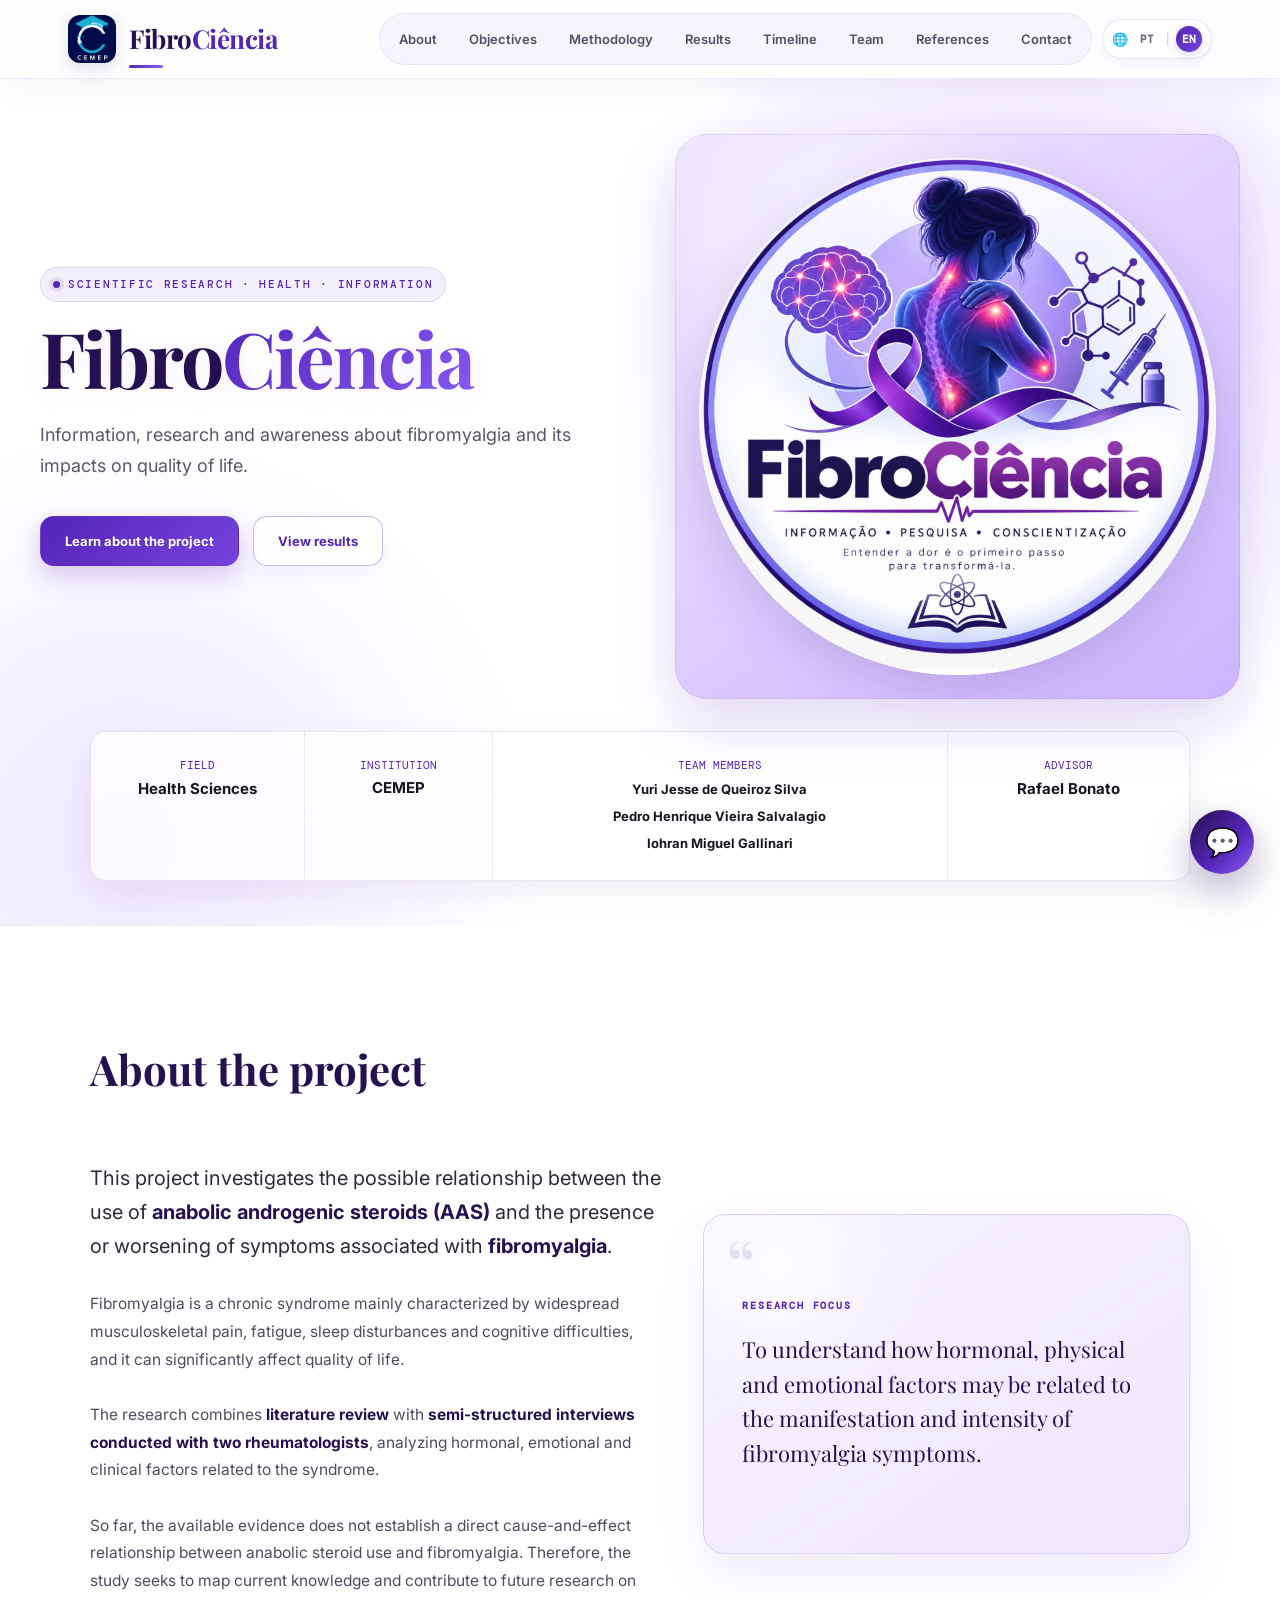
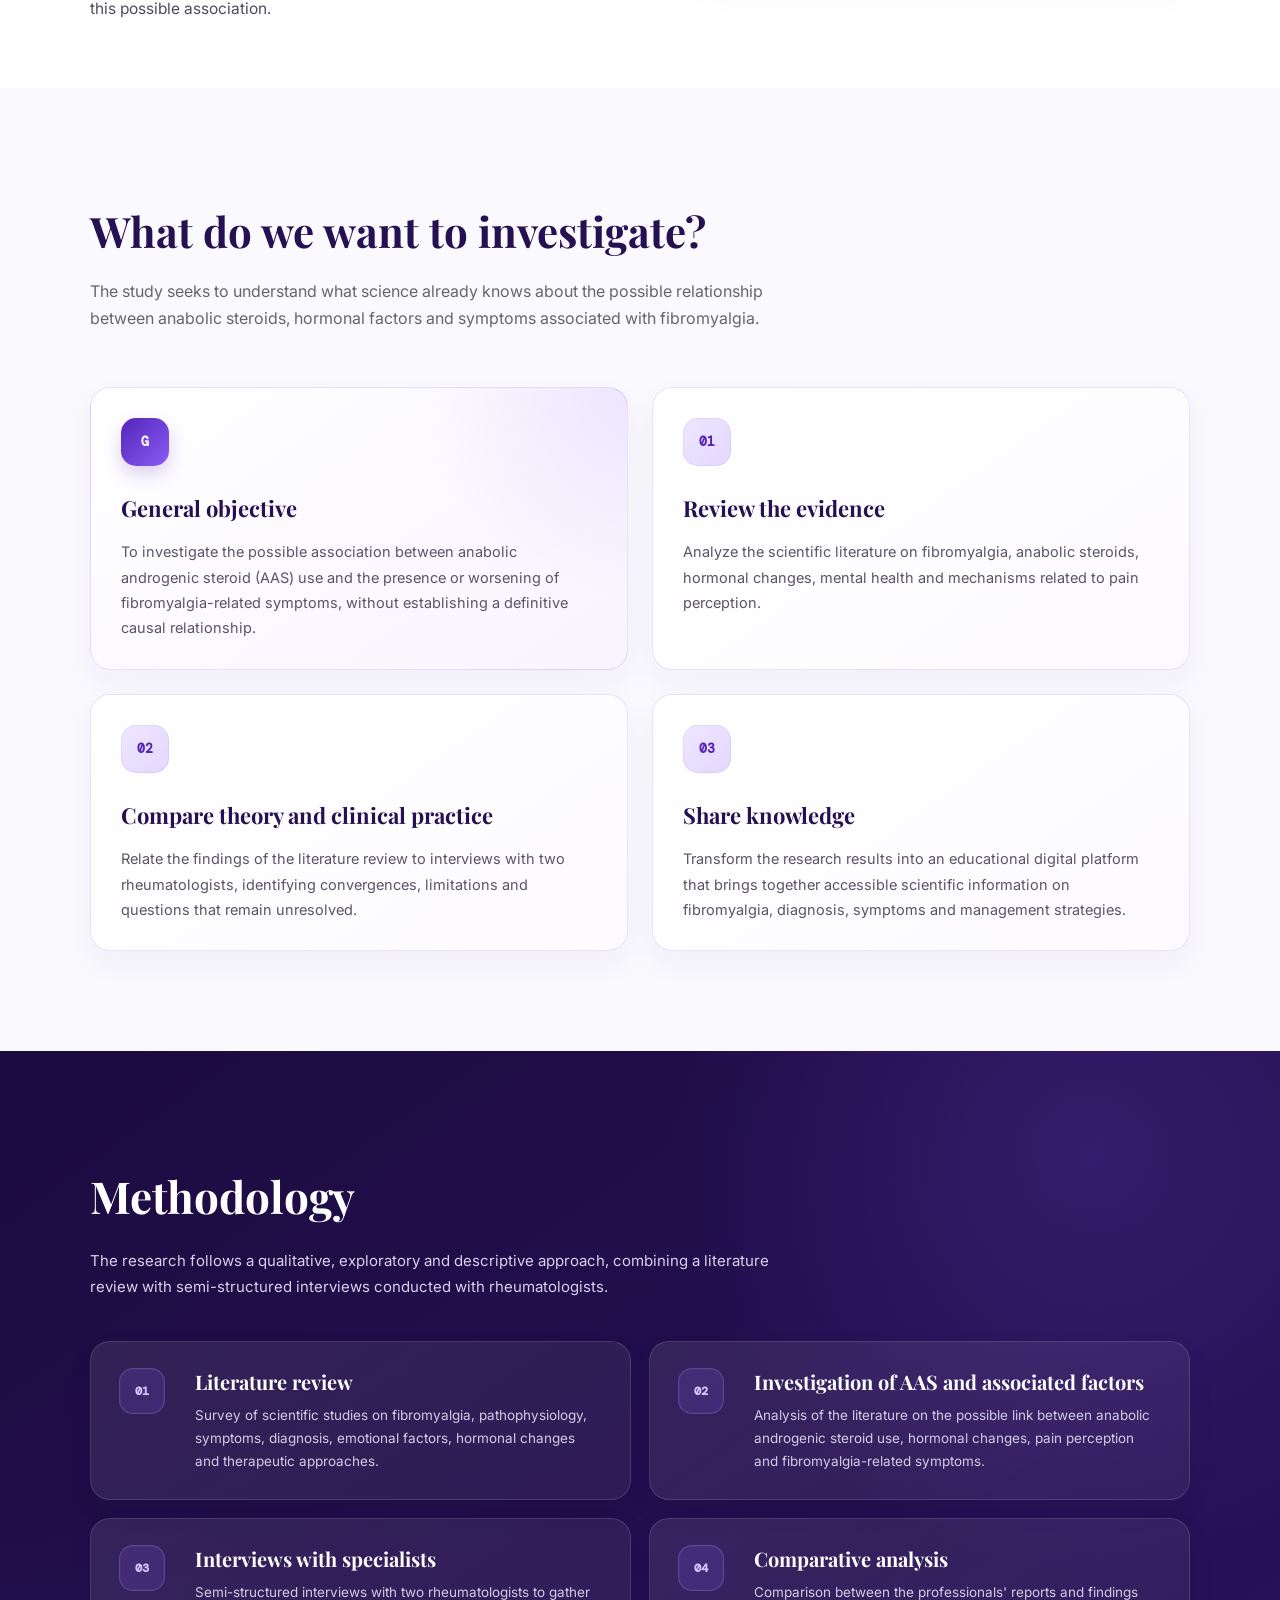
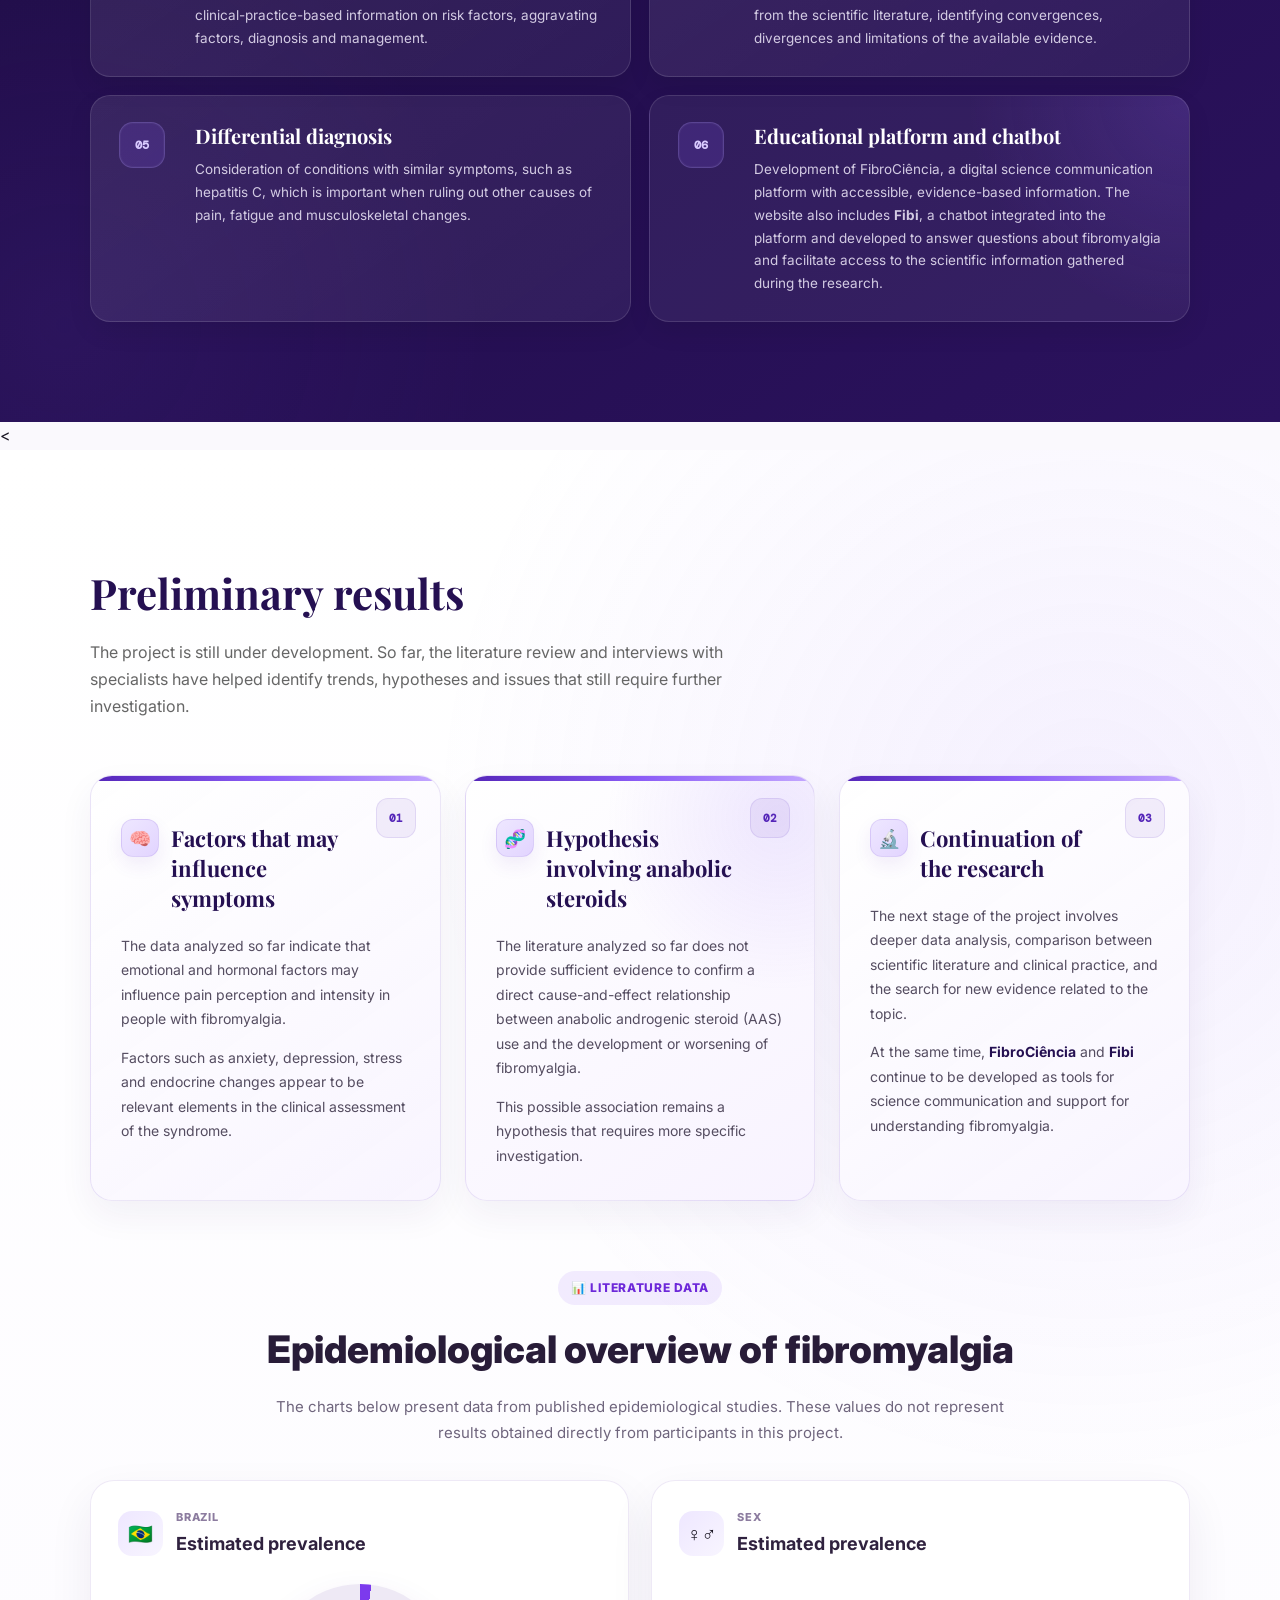
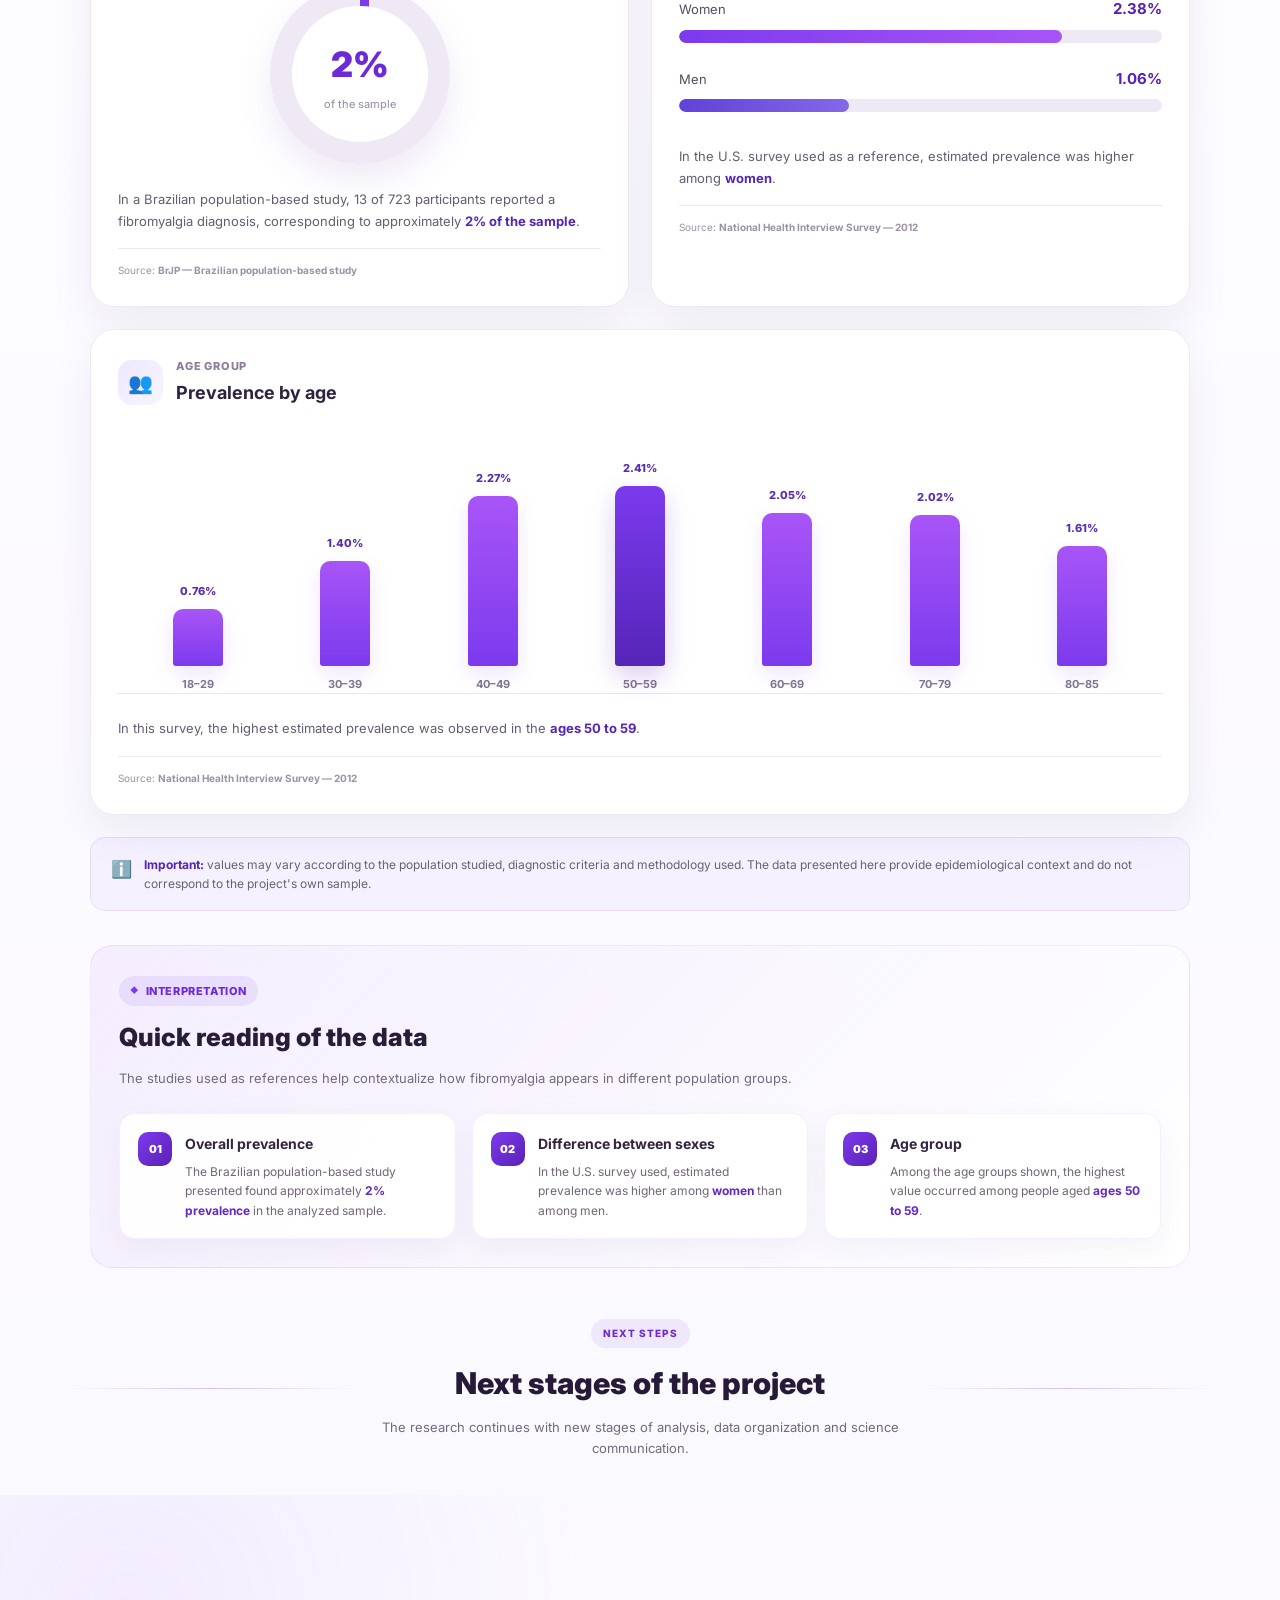
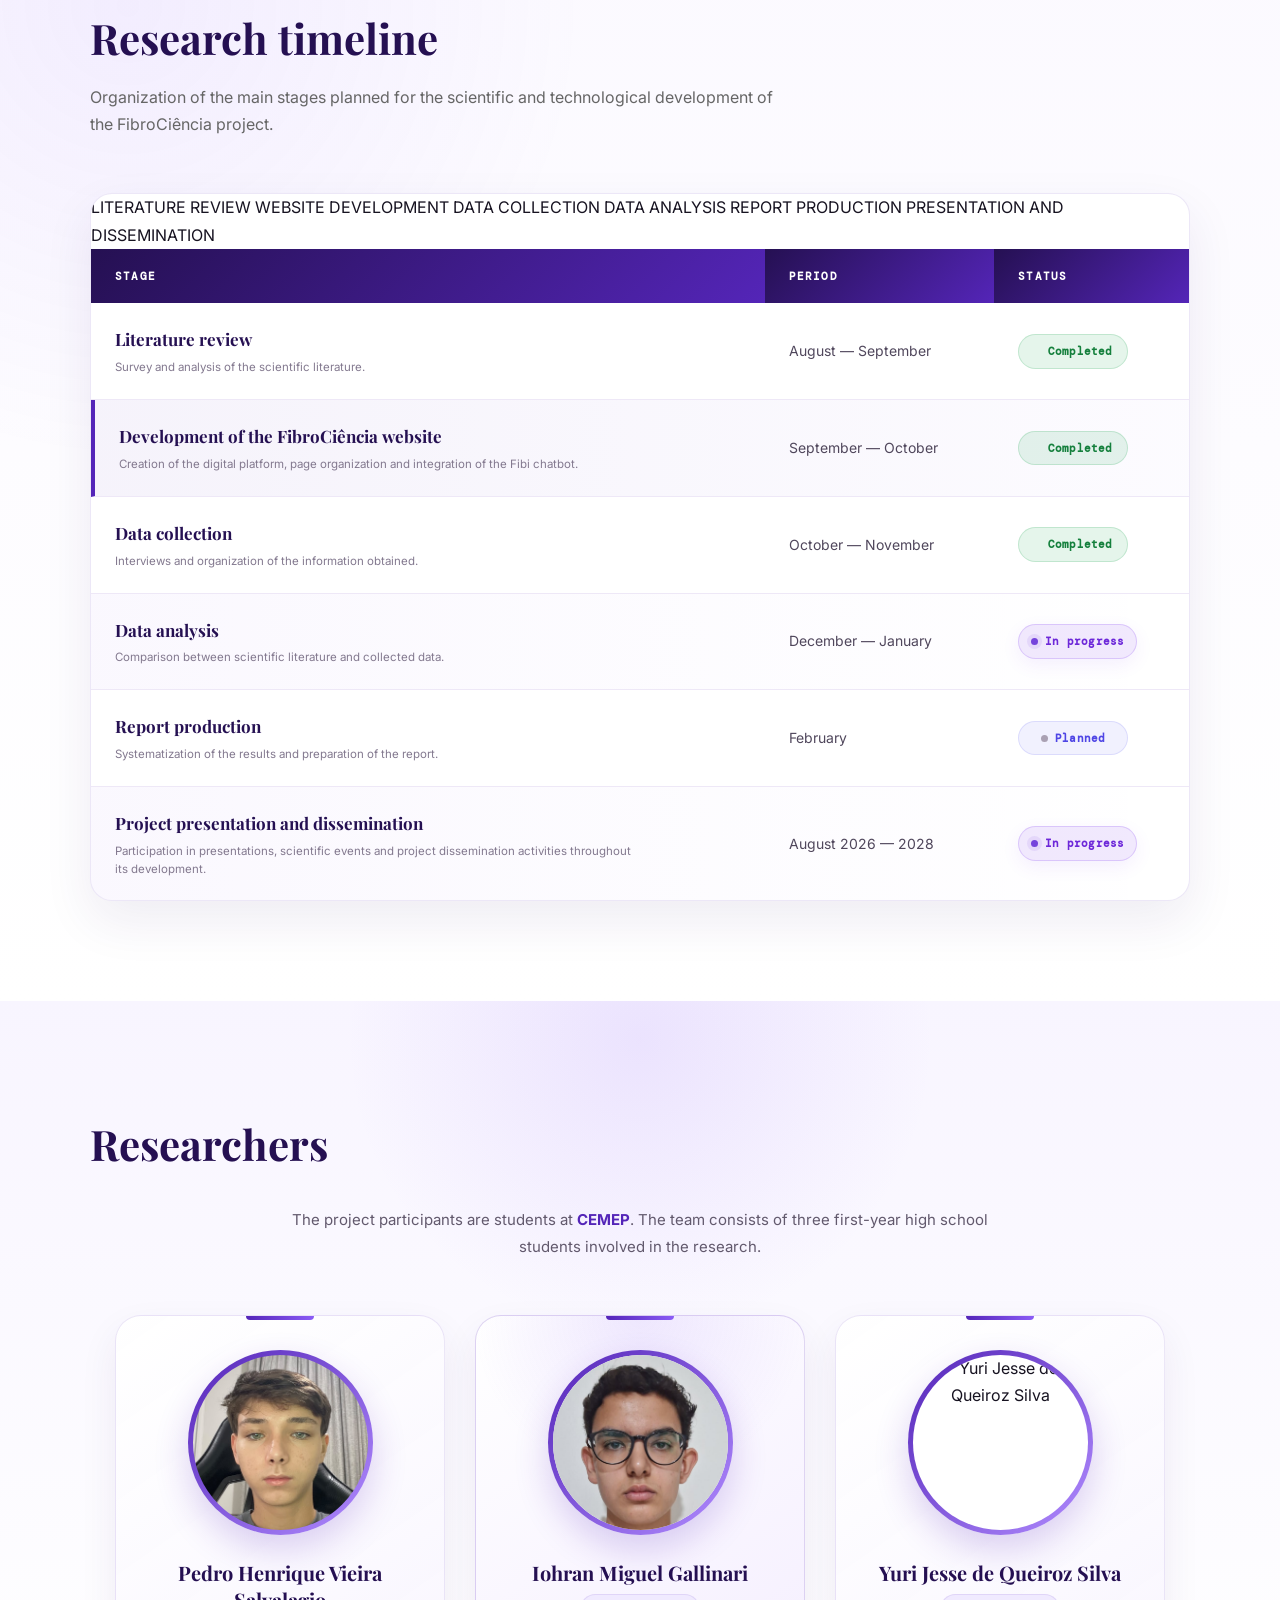
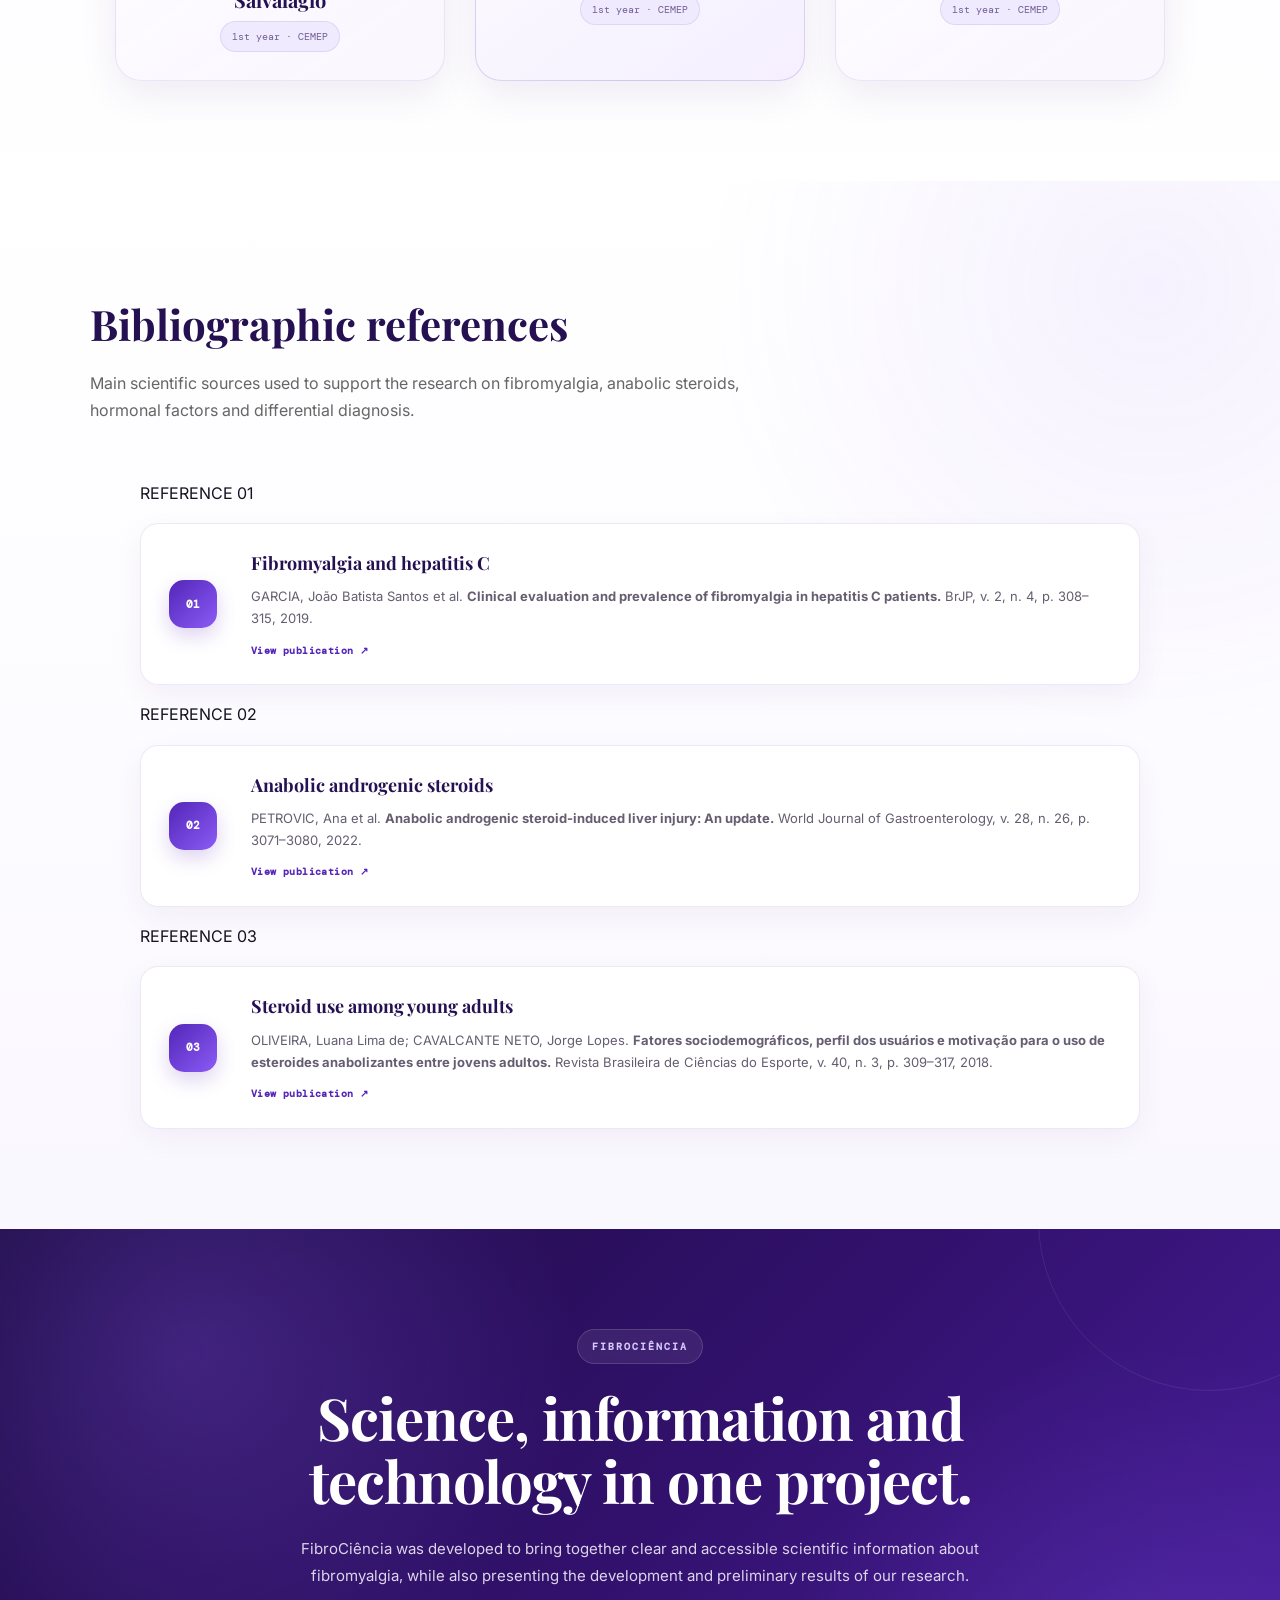
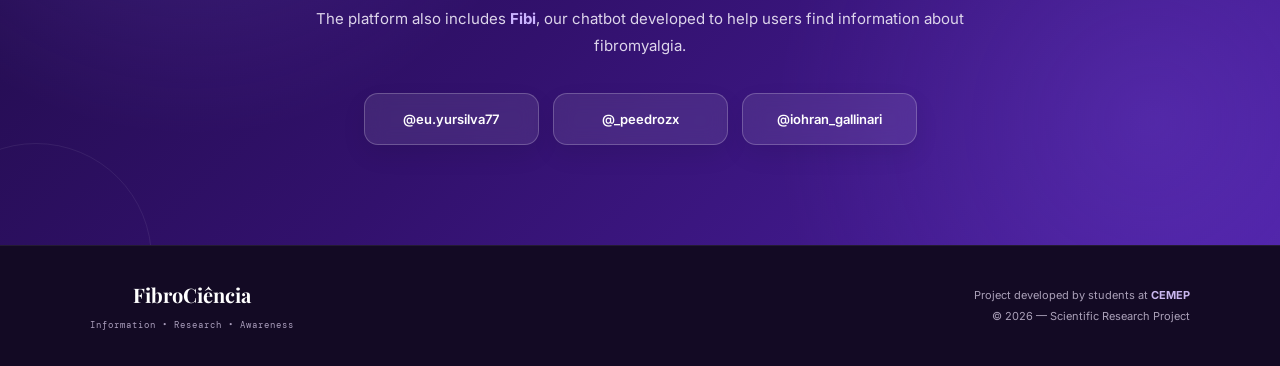
==== commit a8866726: "Atualiza definitivamente foto do Yuri" ====
--- a/index-en.html
+++ b/index-en.html
@@ -6025,7 +6025,7 @@
 <!-- YURI -->
 <div class="membro">
 <div class="membro-foto">
-<img alt="Yuri Jesse de Queiroz Silva" src="yuri.jpg" loading="lazy"/>
+<img alt="Yuri Jesse de Queiroz Silva" src="yuri-nova.jpg" loading="lazy"/>
 </div>
 <h3>
                     Yuri Jesse de Queiroz Silva
@@ -6369,7 +6369,7 @@
 /* FIBI_SCROLL_OPT_END */
 
 </style>
-<script src="./fibi-widget.js?v=4" type="module"></script>
+<script src="./fibi-widget.js?v=5" type="module"></script>
 <script defer="" src="./cronograma.js?v=4"></script>
 </body>
 </html>
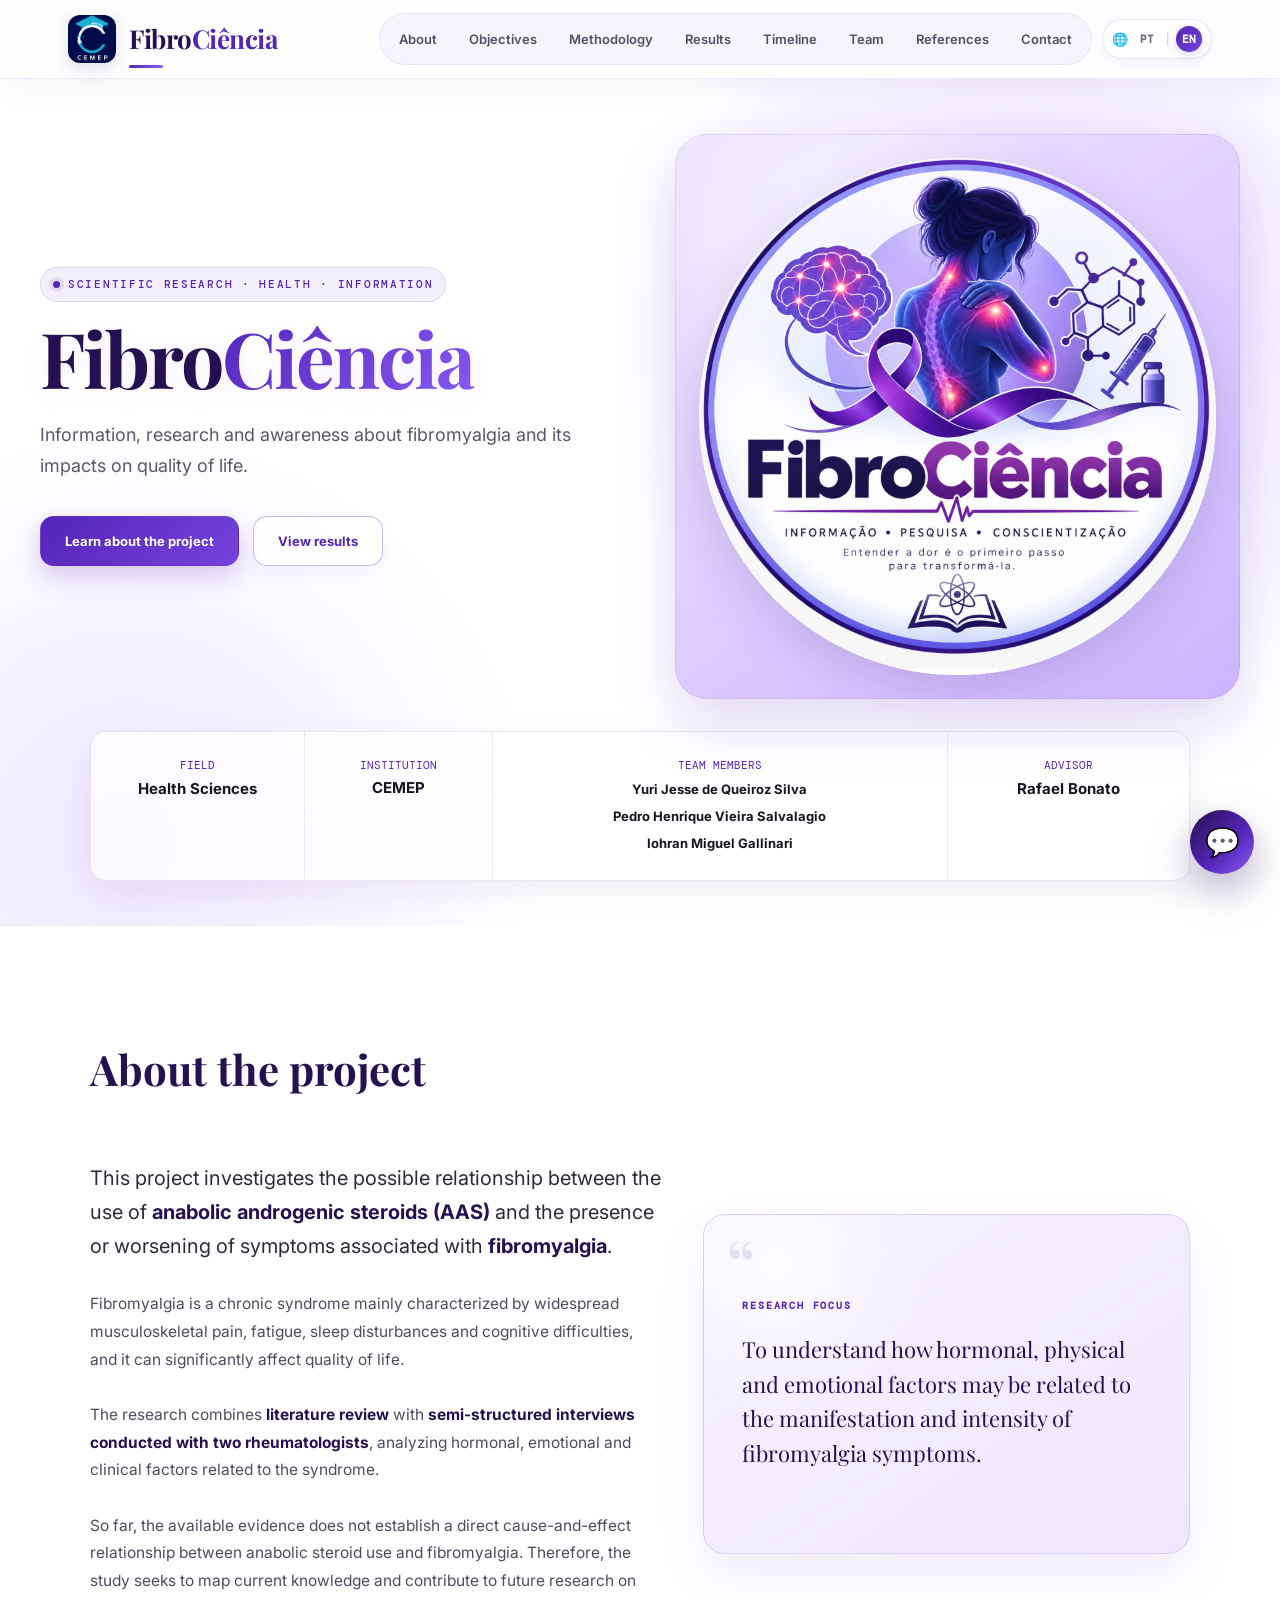
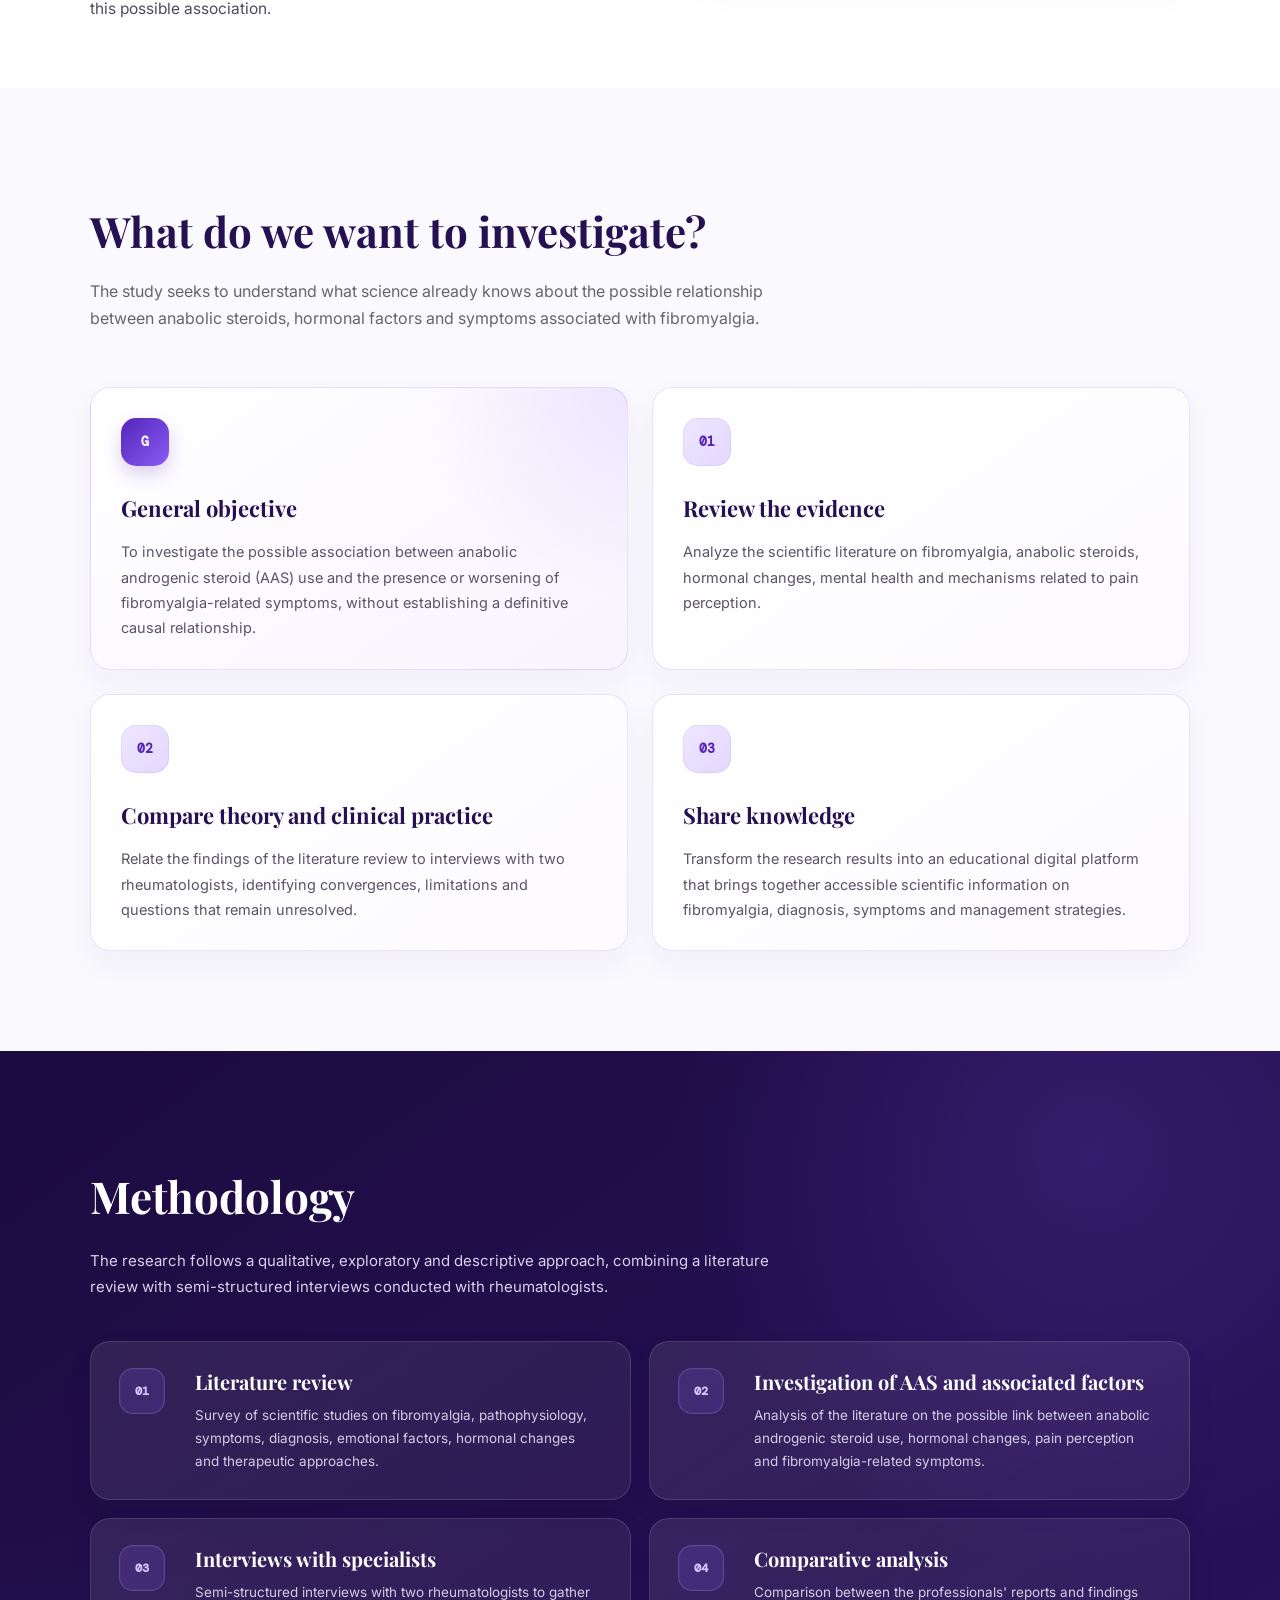
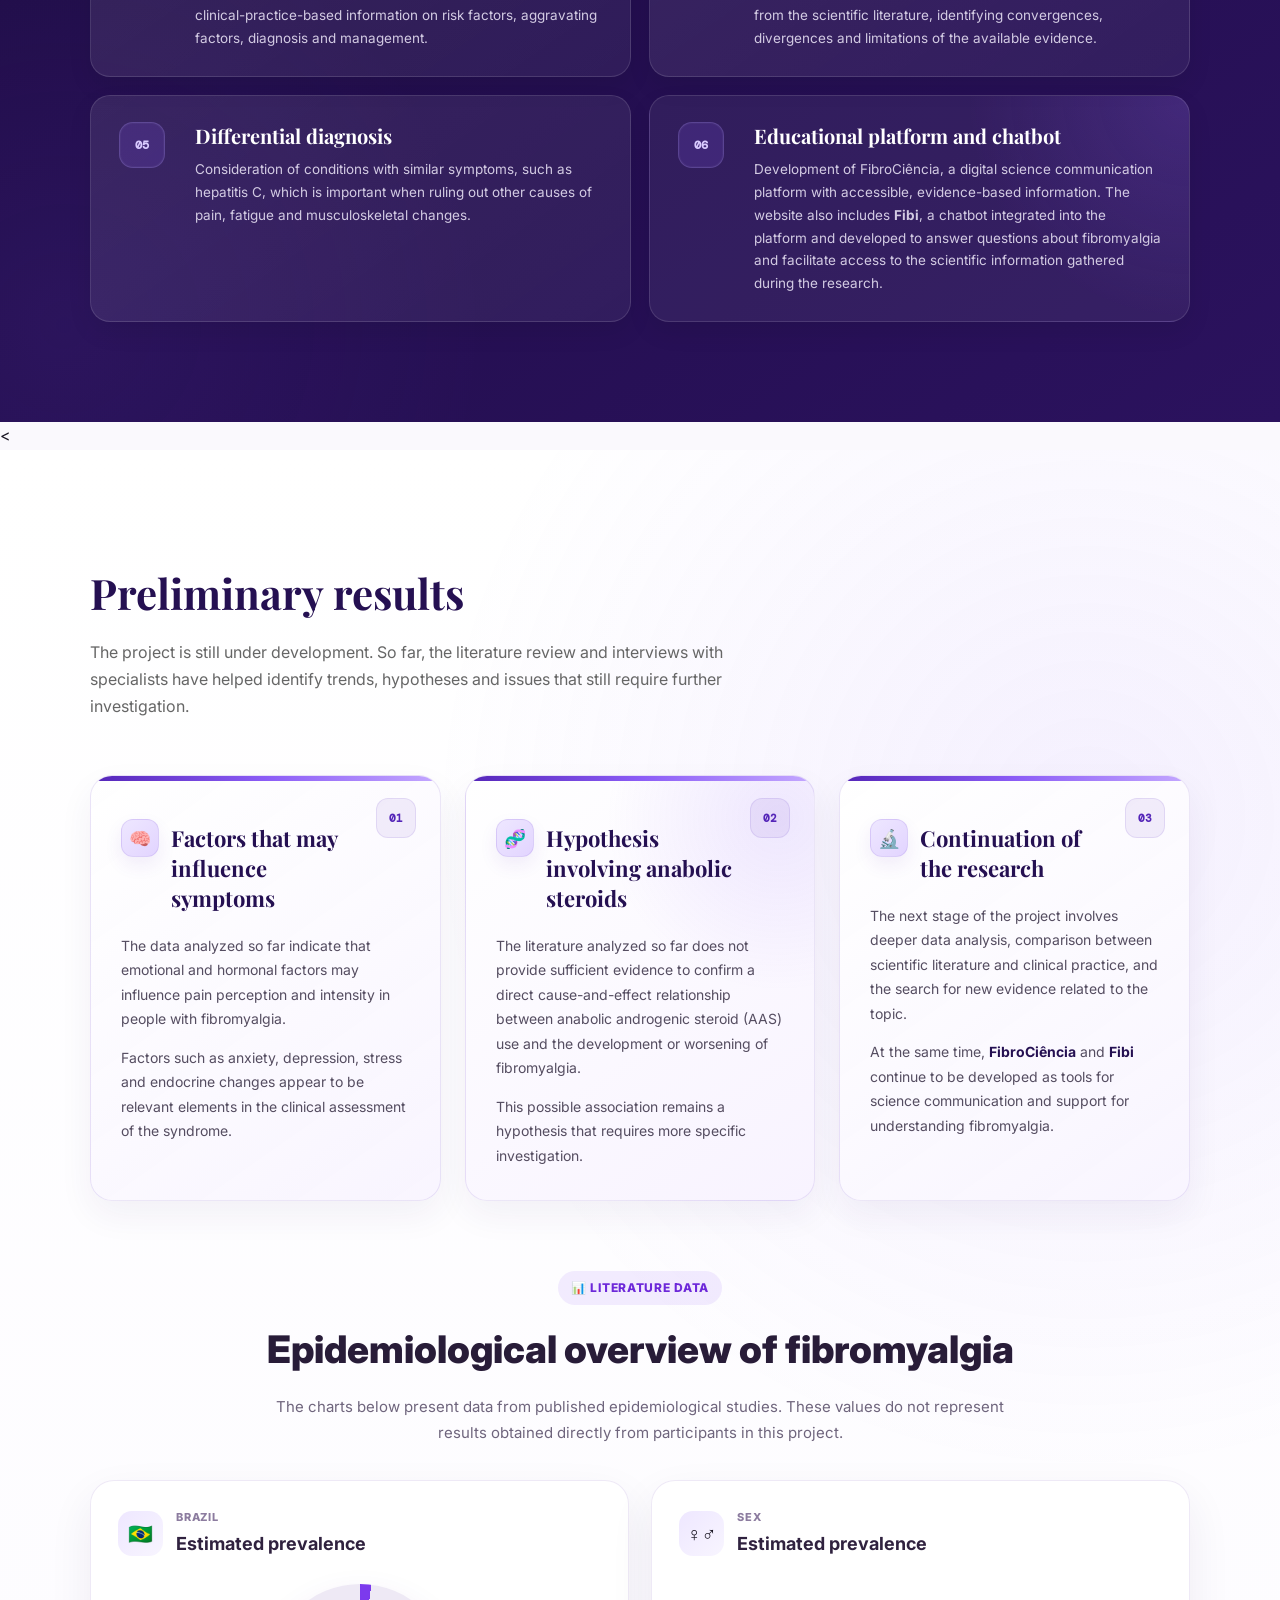
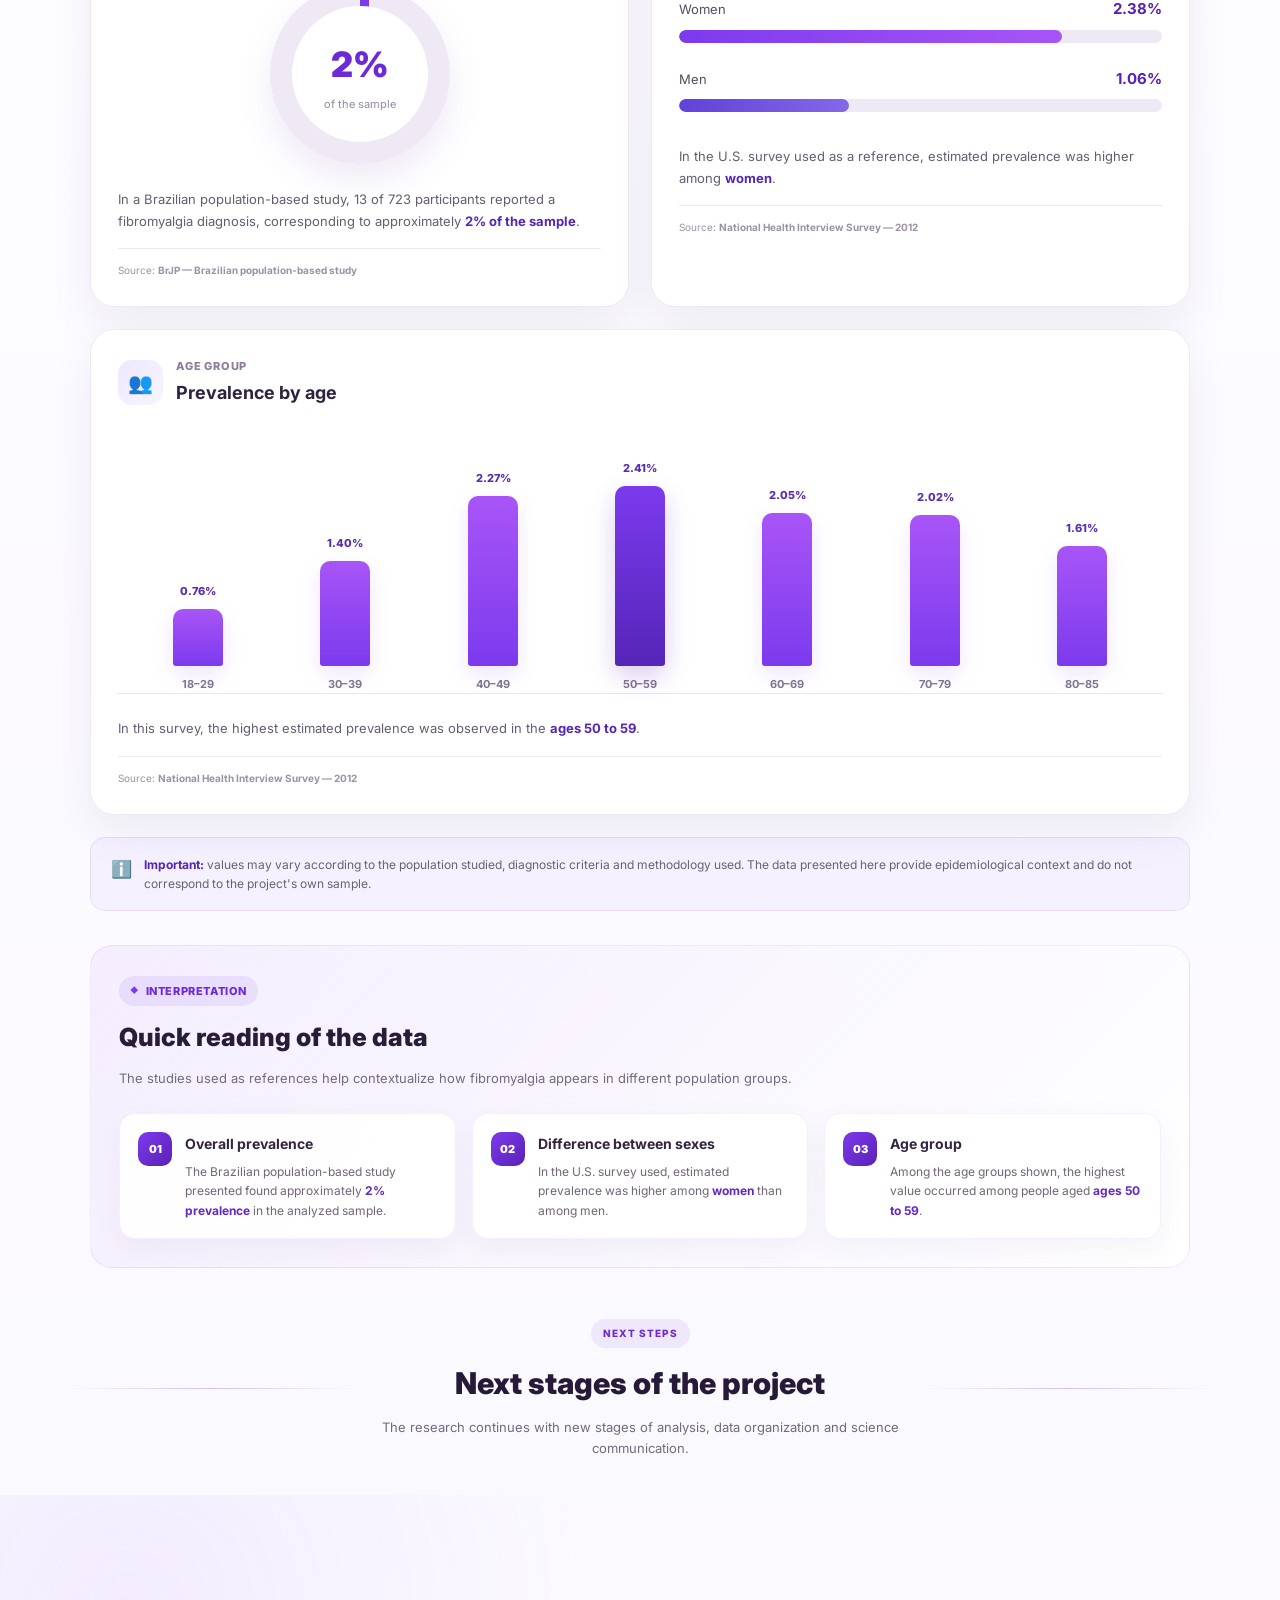
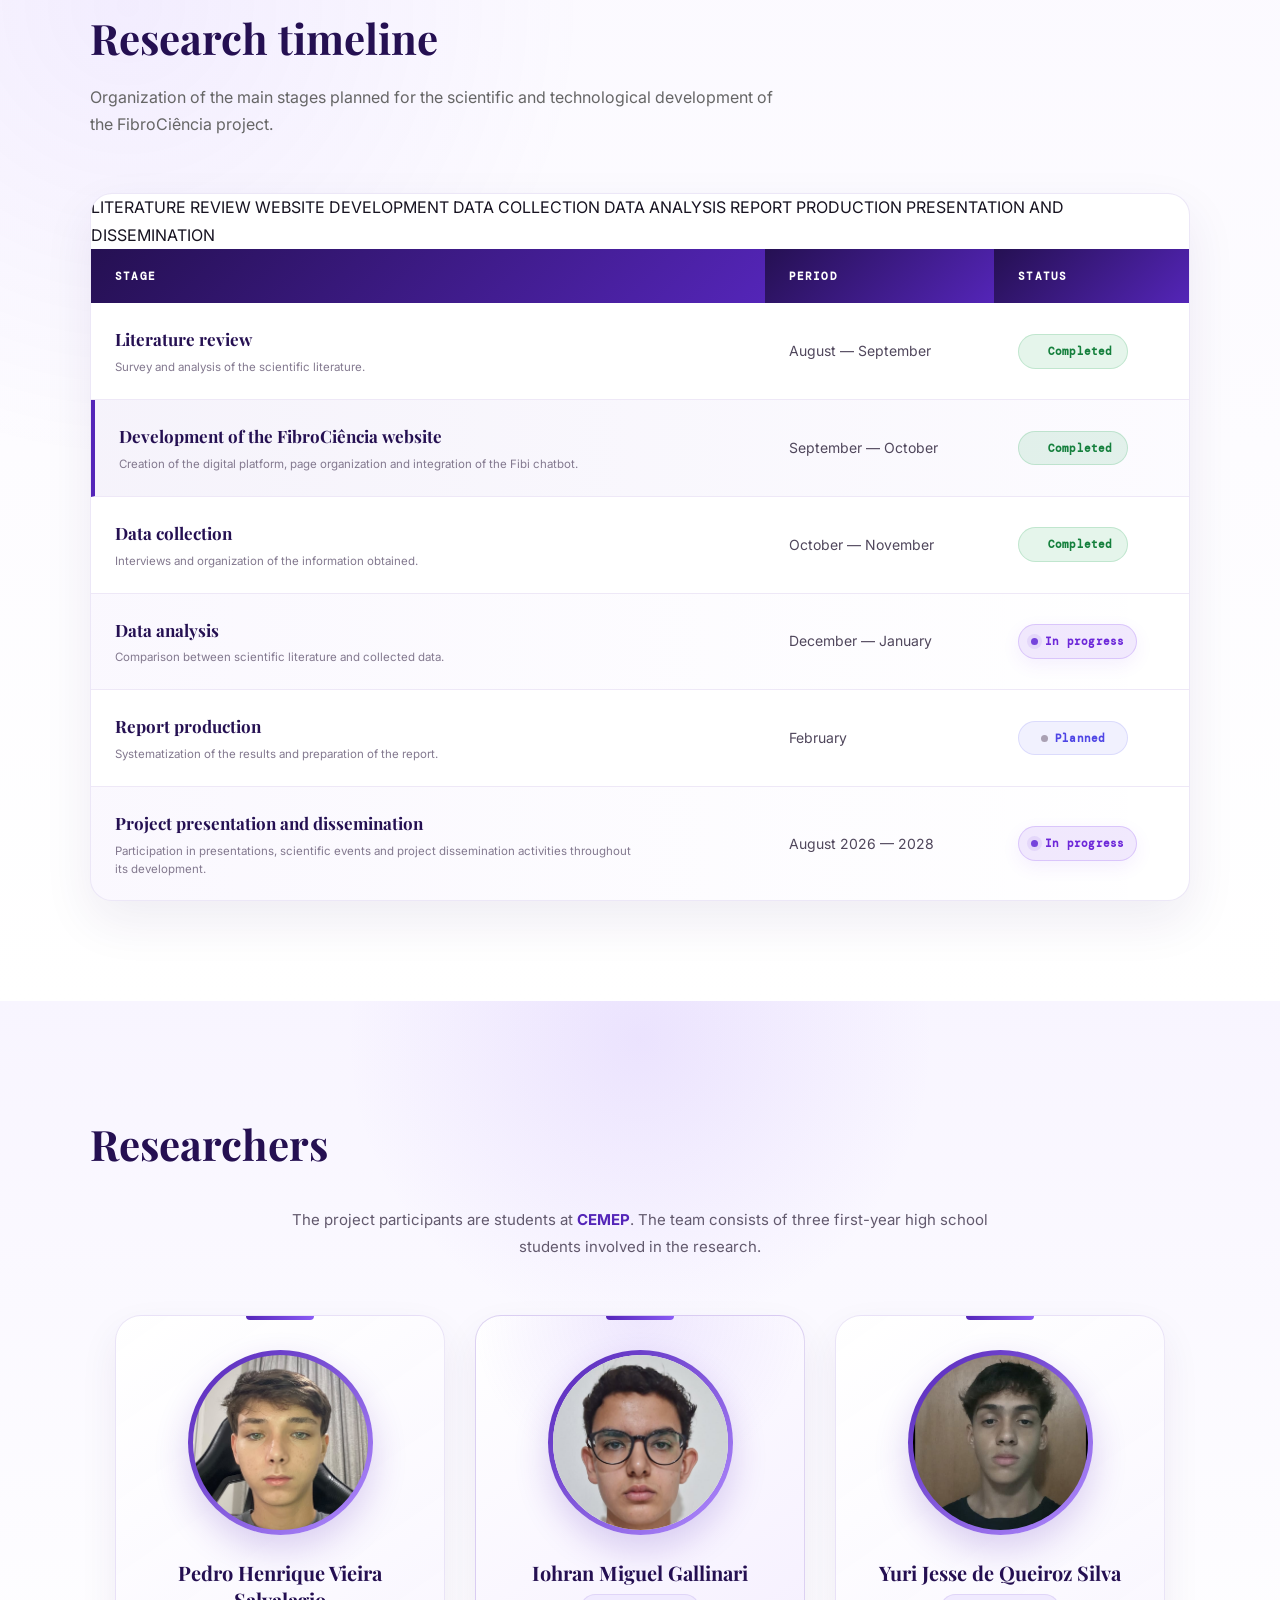
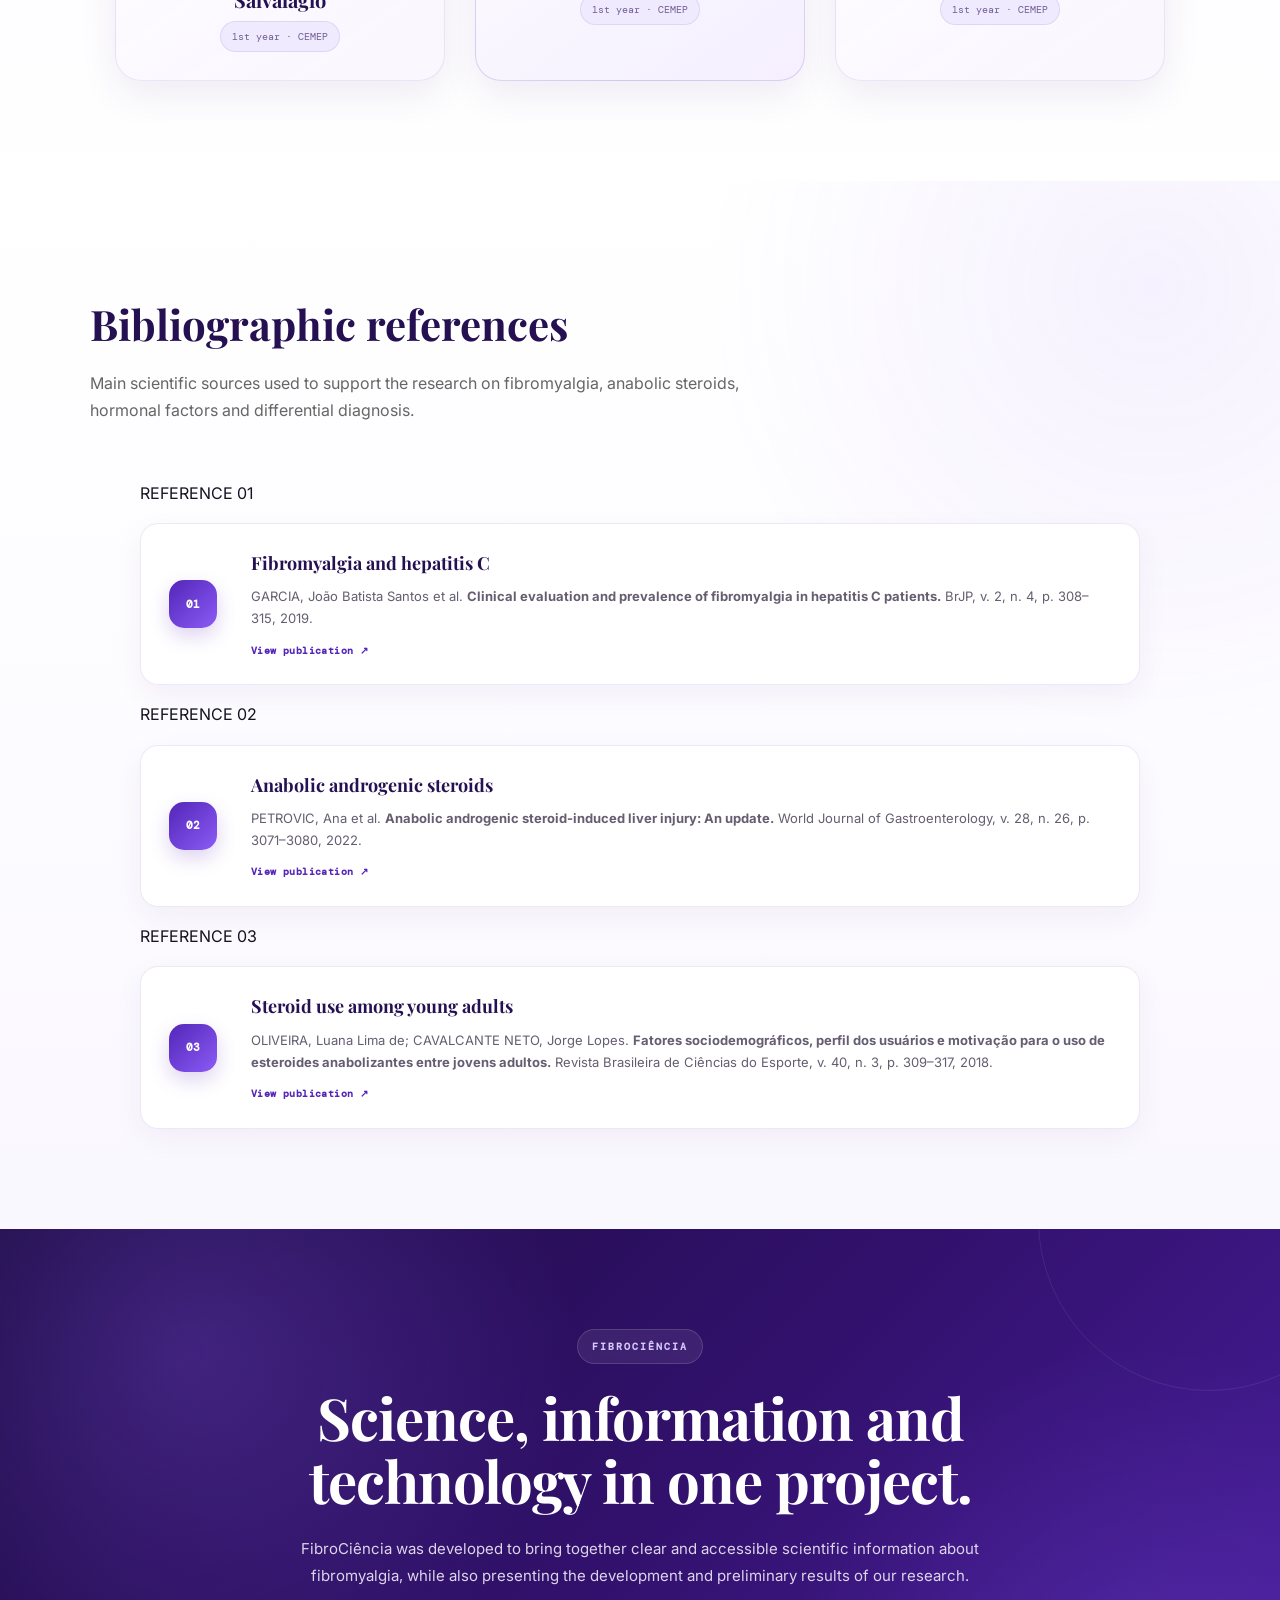
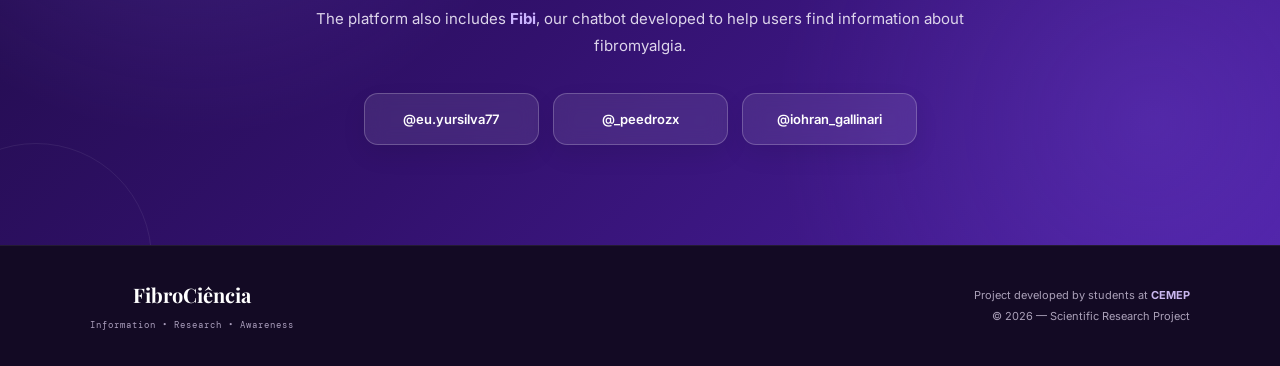
==== commit a4af18c3: "Corrige foto do Yuri" ====
--- a/index-en.html
+++ b/index-en.html
@@ -6025,7 +6025,7 @@
 <!-- YURI -->
 <div class="membro">
 <div class="membro-foto">
-<img alt="Yuri Jesse de Queiroz Silva" src="yuri-nova.jpg" loading="lazy"/>
+<img alt="Yuri Jesse de Queiroz Silva" src="yuri-v2.jpg" loading="lazy"/>
 </div>
 <h3>
                     Yuri Jesse de Queiroz Silva
